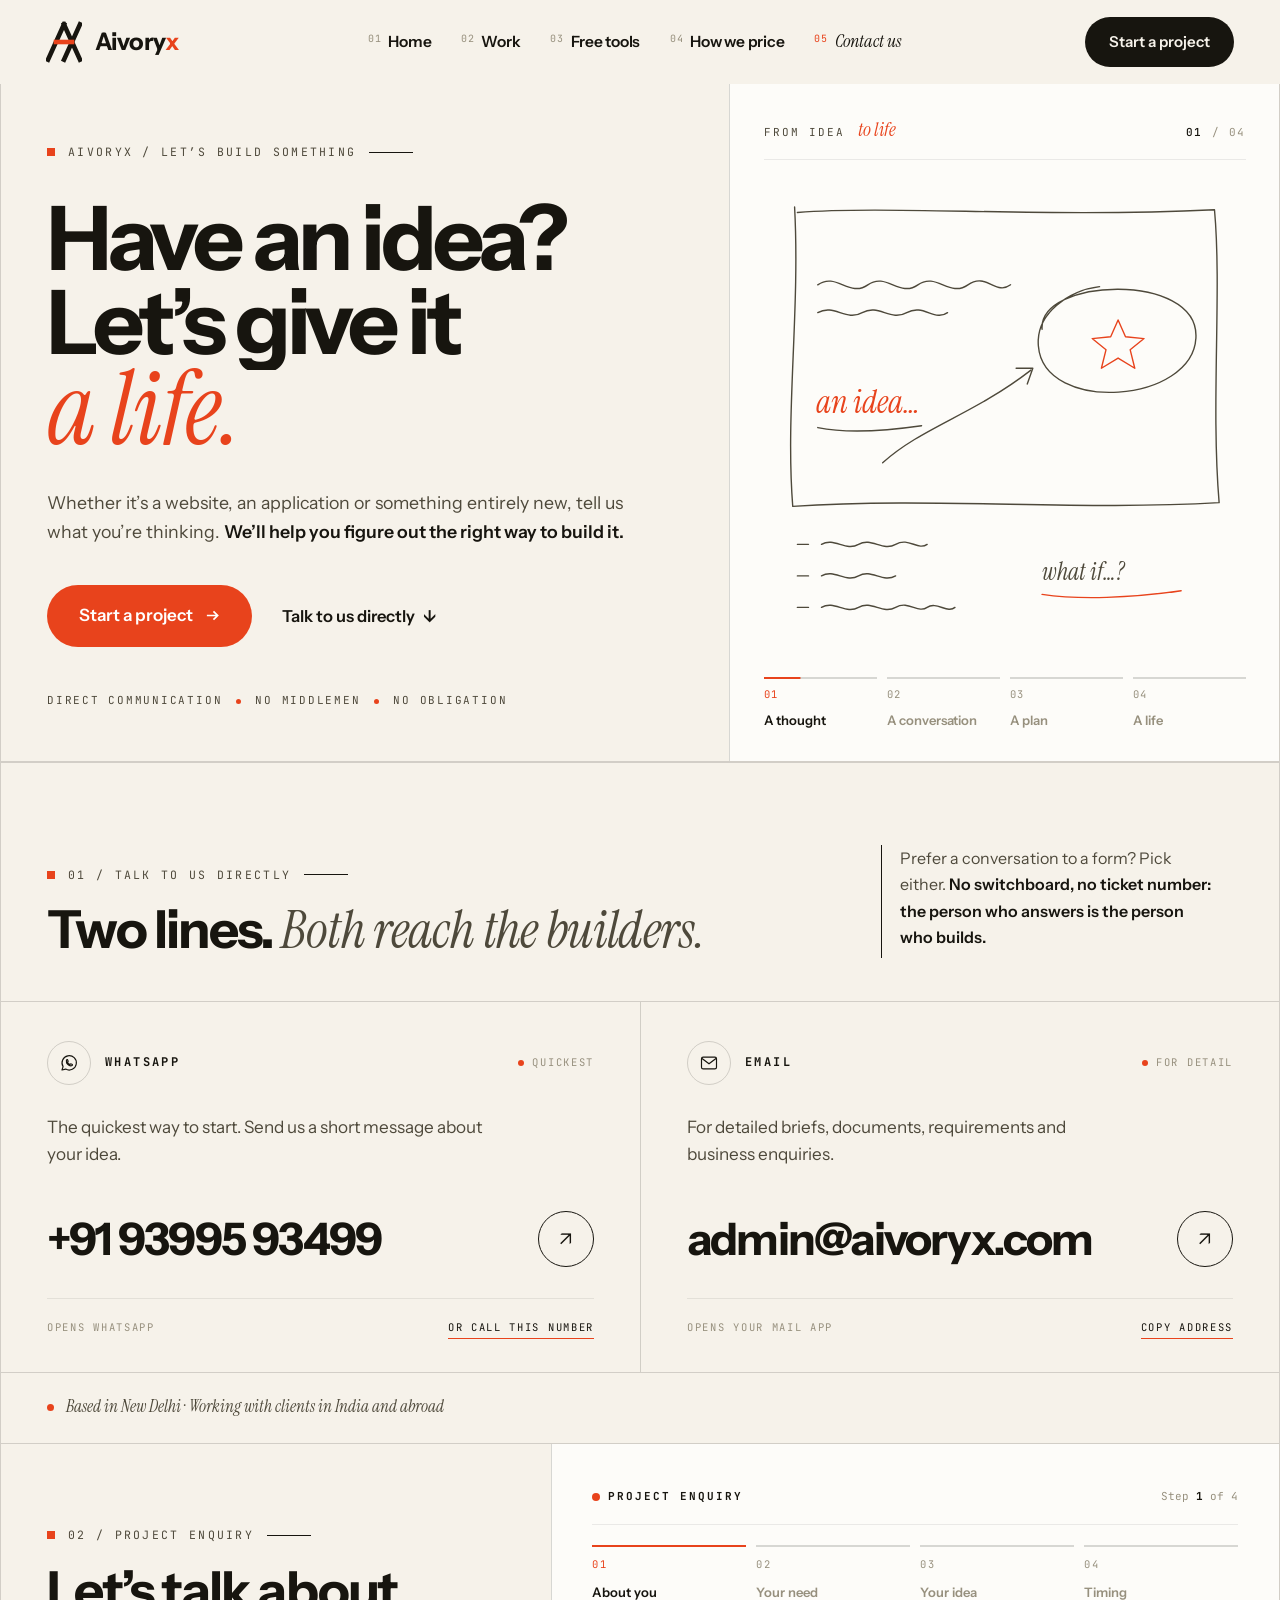
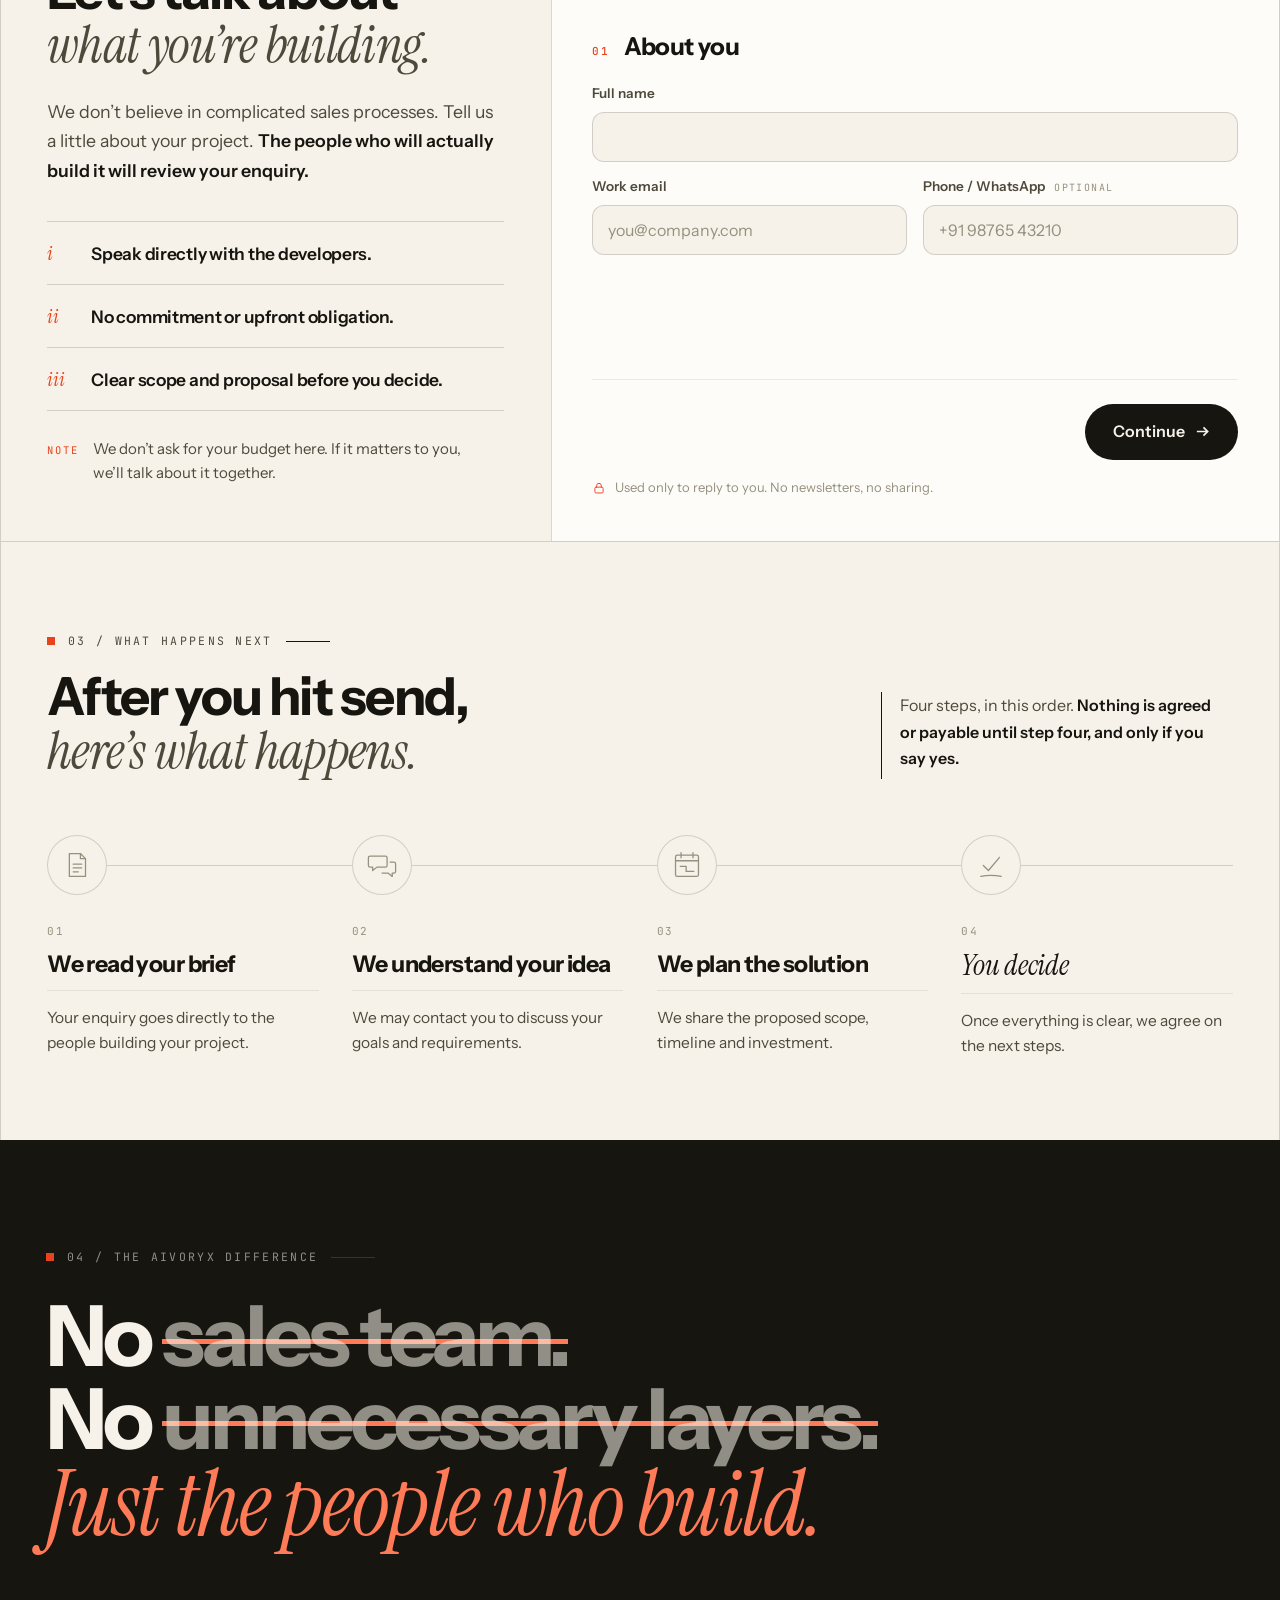
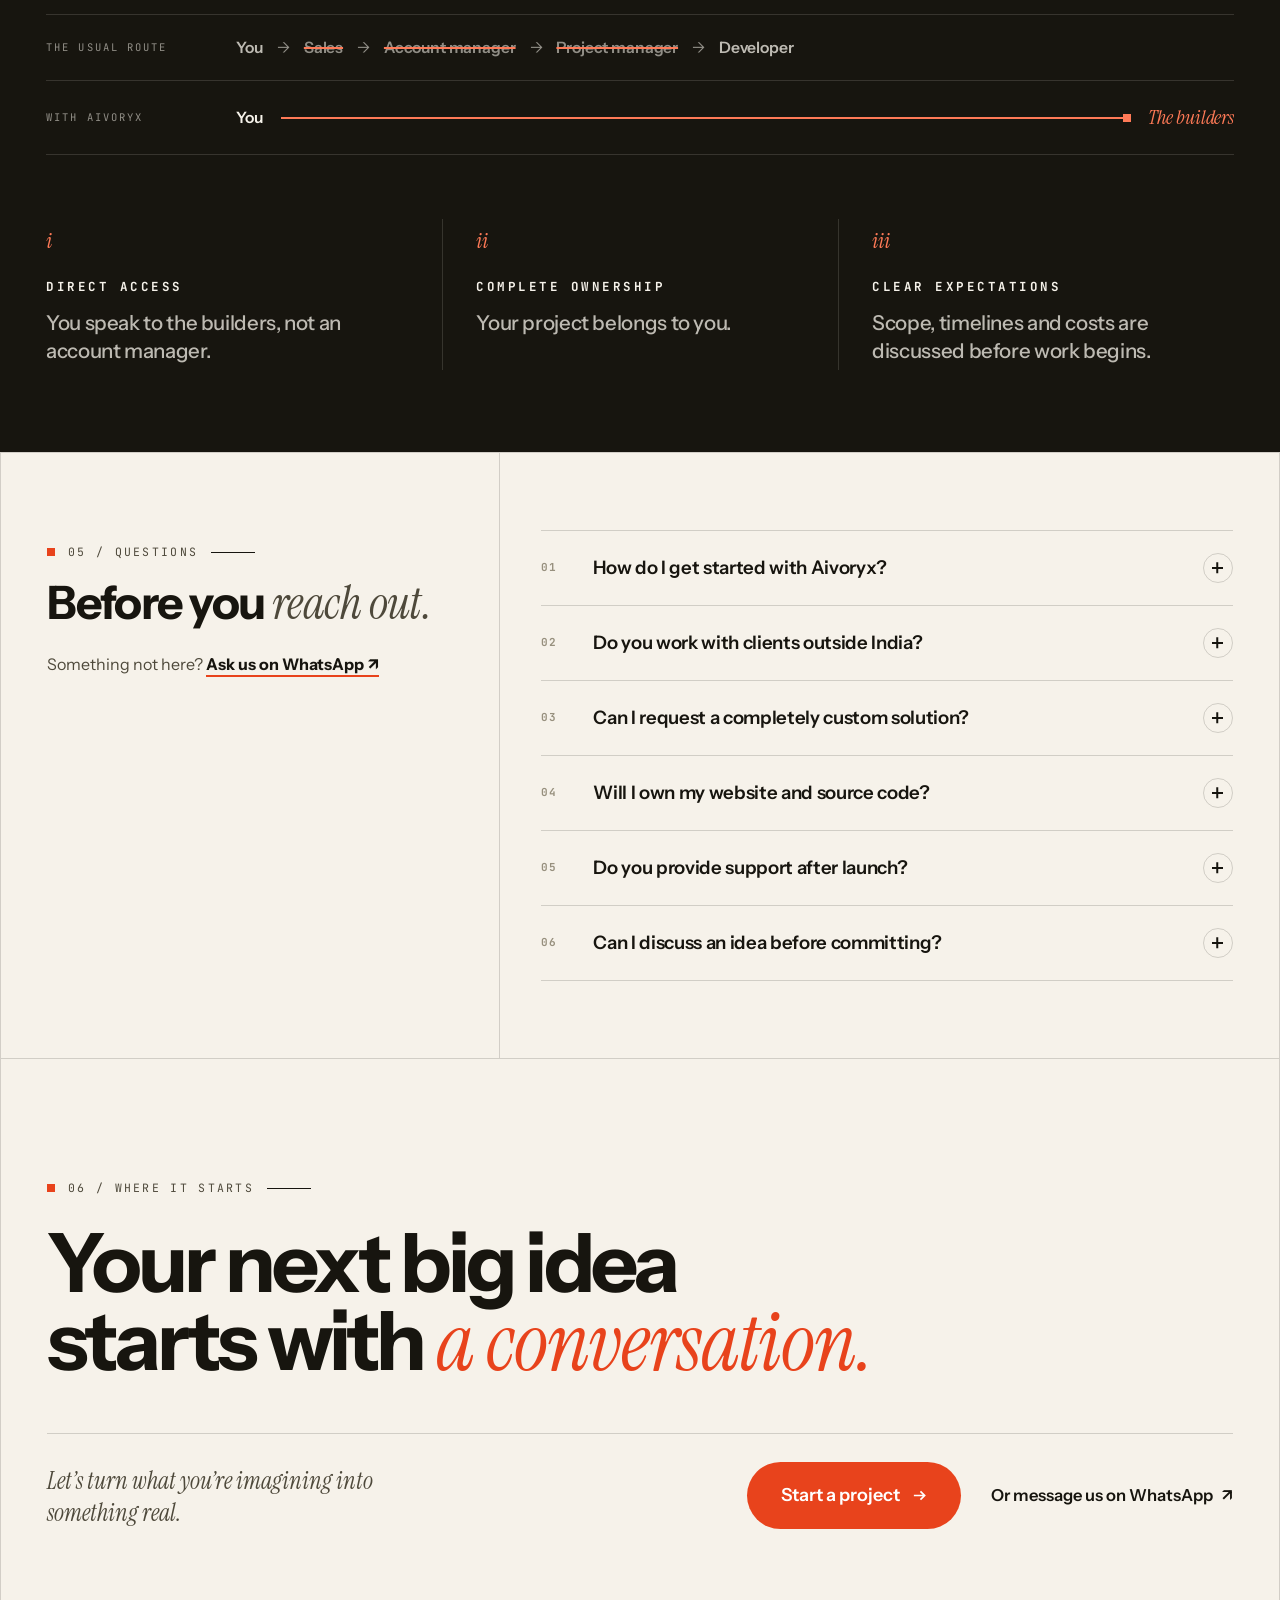
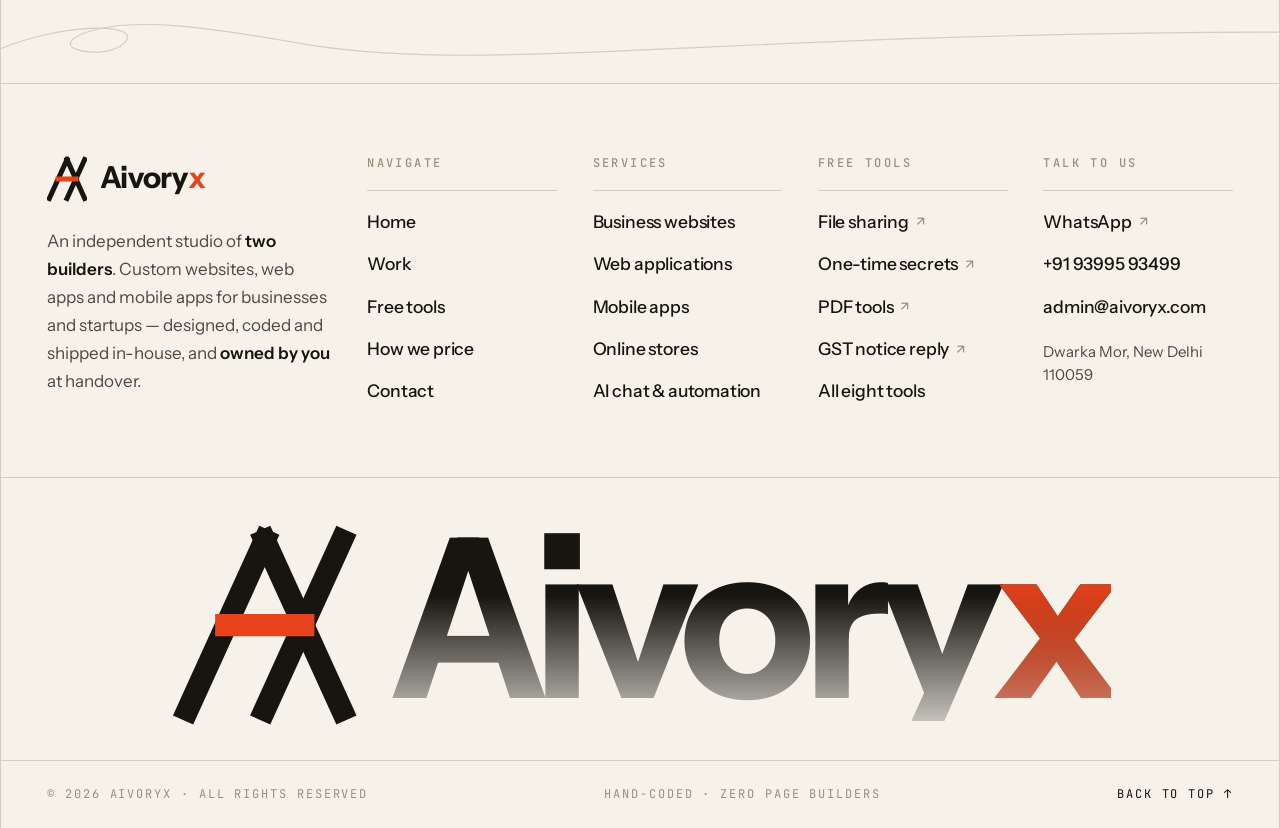
==== contact.html @ fc077cb3 "Contact page: idea-to-life hero, direct lines, 4-step enquiry - New contact.html: animated "From ide" ====
<!DOCTYPE html>
<html lang="en">
<head>
<meta charset="UTF-8">
<meta name="viewport" content="width=device-width, initial-scale=1">
<title>Contact Aivoryx — Have an idea? Let’s give it a life.</title>
<meta name="description" content="Tell Aivoryx what you want to build: a website, a web or mobile app, an online store or an AI assistant. You talk directly to the two people who will build it. WhatsApp +91 93995 93499 or admin@aivoryx.com.">
<meta name="theme-color" content="#F6F2EA">
<link rel="canonical" href="https://aivoryx.com/contact.html">

<meta property="og:type" content="website">
<meta property="og:site_name" content="Aivoryx">
<meta property="og:title" content="Have an idea? Let’s give it a life. — Aivoryx">
<meta property="og:description" content="No sales team, no middlemen. Tell us about your project and the people who will actually build it will read it.">
<meta property="og:url" content="https://aivoryx.com/contact.html">
<meta property="og:image" content="https://aivoryx.com/assets/img/work/clans-1440.webp">
<meta name="twitter:card" content="summary_large_image">

<link rel="icon" href="assets/img/brand/favicon.svg" type="image/svg+xml">
<link rel="manifest" href="site.webmanifest">

<link rel="preconnect" href="https://fonts.googleapis.com">
<link rel="preconnect" href="https://fonts.gstatic.com" crossorigin>
<link href="https://fonts.googleapis.com/css2?family=Instrument+Sans:wght@400;500;600;700&family=Instrument+Serif:ital@0;1&family=JetBrains+Mono:wght@400;500;700&display=swap" rel="stylesheet">

<!-- order matters: tokens first, responsive then contact last -->
<link rel="stylesheet" href="assets/css/tokens.css">
<link rel="stylesheet" href="assets/css/base.css">
<link rel="stylesheet" href="assets/css/components.css">
<link rel="stylesheet" href="assets/css/close.css">
<link rel="stylesheet" href="assets/css/responsive.css">
<link rel="stylesheet" href="assets/css/contact.css">
<script>
document.documentElement.classList.add('js');
/* Big screens: scale the whole page as one piece (same as the homepage).
   1340 must match the 1341px breakpoint in tokens.css. */
(function (r, W) {
  function fit() { r.style.zoom = innerWidth > W ? innerWidth / W : ''; }
  fit();
  addEventListener('resize', fit);
})(document.documentElement, 1340);
</script>

<script type="application/ld+json">
{"@context":"https://schema.org","@graph":[
 {"@type":"ContactPage","name":"Contact Aivoryx","url":"https://aivoryx.com/contact.html",
  "isPartOf":{"@type":"WebSite","name":"Aivoryx","url":"https://aivoryx.com/"},
  "about":{"@type":"Organization","name":"Aivoryx","url":"https://aivoryx.com/","email":"admin@aivoryx.com","telephone":"+91-93995-93499",
   "address":{"@type":"PostalAddress","addressLocality":"New Delhi","postalCode":"110059","addressCountry":"IN"}}},
 {"@type":"FAQPage","mainEntity":[
  {"@type":"Question","name":"How do I get started with Aivoryx?","acceptedAnswer":{"@type":"Answer","text":"Send the enquiry form on this page, message us on WhatsApp at +91 93995 93499, or email admin@aivoryx.com. A few lines about what you want to build is enough to begin."}},
  {"@type":"Question","name":"Do you work with clients outside India?","acceptedAnswer":{"@type":"Answer","text":"Yes. We work with clients in India and abroad. Everything runs over WhatsApp, email and video calls, so where you are based does not change how we work or who you talk to."}},
  {"@type":"Question","name":"Can I request a completely custom solution?","acceptedAnswer":{"@type":"Answer","text":"Yes. Everything we build is designed and coded for the project in hand, with no templates or page builders. Describe the problem and we will suggest how to approach it."}},
  {"@type":"Question","name":"Will I own my website and source code?","acceptedAnswer":{"@type":"Answer","text":"Yes. At handover the code, domain and passwords are yours outright, kept in your own accounts."}},
  {"@type":"Question","name":"Do you provide support after launch?","acceptedAnswer":{"@type":"Answer","text":"Yes. Handover includes free fixes after launch, and ongoing maintenance can be arranged. What is covered is written into your proposal."}},
  {"@type":"Question","name":"Can I discuss an idea before committing?","acceptedAnswer":{"@type":"Answer","text":"Of course. Talking it through commits you to nothing. Nothing is agreed or payable until you have a written proposal in front of you and are happy with it."}}]}]}
</script>
</head>
<body>
<a class="skip" href="#main">Skip to content</a>

<!-- ================= NAV — same five, Contact is current ================= -->
<nav class="nav" id="nav" aria-label="Main">
  <div class="in">
    <a class="brand" href="index.html" aria-label="Aivoryx — home">
      <svg viewBox="7 -6 90 104" fill="none" aria-hidden="true">
        <path d="M12 90 L52 2" stroke="#17150F" stroke-width="11.5" stroke-linecap="square"/>
        <path d="M52 2 L92 90" stroke="#17150F" stroke-width="11.5" stroke-linecap="square"/>
        <path d="M52 90 L92 2" stroke="#17150F" stroke-width="11.5" stroke-linecap="square"/>
        <path d="M32 46 L72 46" stroke="#E8431C" stroke-width="11.5" stroke-linecap="square"/>
      </svg>
      <span>Aivory<em>x</em></span>
    </a>
    <div class="menu">
      <a href="index.html"><i aria-hidden="true">01</i><span class="lbl"><b>Home</b><em aria-hidden="true">Home</em></span></a>
      <a href="work.html"><i aria-hidden="true">02</i><span class="lbl"><b>Work</b><em aria-hidden="true">Work</em></span></a>
      <a href="tools.html"><i aria-hidden="true">03</i><span class="lbl"><b>Free tools</b><em aria-hidden="true">Free tools</em></span></a>
      <a href="pricing.html"><i aria-hidden="true">04</i><span class="lbl"><b>How we price</b><em aria-hidden="true">How we price</em></span></a>
      <a href="contact.html" aria-current="page"><i aria-hidden="true">05</i><span class="lbl"><b>Contact us</b><em aria-hidden="true">Contact us</em></span></a>
    </div>
    <div class="nav-right">
      <a class="cta" href="#enquire">Start a project</a>
      <button class="burger" id="burger" type="button" aria-controls="sheet" aria-expanded="false" aria-label="Open menu"><span></span><span></span></button>
    </div>
  </div>
</nav>
<div class="sheet" id="sheet">
  <a class="big" href="index.html">Home <span>01</span></a>
  <a class="big" href="work.html">Work <span>02</span></a>
  <a class="big" href="tools.html">Free tools <span>03</span></a>
  <a class="big" href="pricing.html">How we price <span>04</span></a>
  <a class="big" href="contact.html" aria-current="page">Contact us <span>05</span></a>
  <a class="btn" href="#enquire">Start a project
    <svg width="15" height="15" viewBox="0 0 16 16" fill="none" aria-hidden="true"><path d="M2 8h11M9 3.5 13.5 8 9 12.5" stroke="currentColor" stroke-width="1.8"/></svg>
  </a>
</div>

<main class="frame" id="top">
<span id="main"></span>

  <!-- ============ HERO — an idea, drawn into a line ============ -->
  <section class="ct-hero" aria-labelledby="hero-h">
    <div class="ct-hero-l">
      <div class="ct-lab rise"><i></i>Aivoryx / Let’s build something</div>
      <h1 id="hero-h">
        <span class="ln"><span class="w">Have an idea?</span></span>
        <span class="ln"><span class="w">Let’s give it</span></span>
        <span class="ln"><em class="w">a life.</em></span>
      </h1>
      <p class="ct-sub rise d2">Whether it’s a website, an application or something entirely new, tell us what you’re thinking. <b>We’ll help you figure out the right way to build it.</b></p>
      <div class="ct-act rise d3">
        <a class="btn" href="#enquire">Start a project
          <svg width="15" height="15" viewBox="0 0 16 16" fill="none" aria-hidden="true"><path d="M2 8h11M9 3.5 13.5 8 9 12.5" stroke="currentColor" stroke-width="1.8"/></svg>
        </a>
        <a class="tl" href="#direct">Talk to us directly <span aria-hidden="true">↓</span></a>
      </div>
      <p class="ct-micro rise d3"><span>Direct communication</span><span>No middlemen</span><span>No obligation</span></p>
    </div>

    <!-- idea → life: one artboard that grows through four states (sketch,
         conversation, wireframe, live site). Pure SVG; contact.js only sets
         data-s. Reduced motion / no JS: the finished state, standing still. -->
    <figure class="ct-hero-r ia rise d2" data-s="4" aria-label="An idea taking shape in four stages: a thought, a conversation, a plan, a live site">
      <div class="ia-top">
        <span class="ia-title">From idea <em>to life</em></span>
        <span class="ia-count" aria-hidden="true"><b data-ia-now>04</b> / 04</span>
      </div>

      <div class="ia-stage" aria-hidden="true">
        <svg viewBox="0 0 520 500">
          <!-- 01 · the sketch -->
          <g class="st st1">
            <path class="dr" pathLength="100" d="M36 34 C 140 26, 300 40, 486 31 C 494 120, 482 240, 491 347 C 340 356, 180 341, 31 351 C 23 250, 39 140, 33 28"/>
            <path class="dr" pathLength="100" d="M58 112 c 20 -14, 34 14, 54 0 s 34 14, 54 0 s 34 14, 54 0 s 30 12, 46 0"/>
            <path class="dr" pathLength="100" d="M58 142 c 18 -10, 30 10, 48 0 s 30 10, 48 0 s 30 10, 44 0"/>
            <path class="dr" pathLength="100" d="M300 160 C 296 104, 468 98, 466 168 C 464 240, 302 252, 296 178 C 293 142, 330 118, 362 114"/>
            <path class="dr ac" pathLength="100" d="M382 150 l 8 18 l 20 2 l -15 12 l 5 20 l -18 -11 l -18 11 l 5 -20 l -15 -12 l 20 -2 z"/>
            <path class="dr" pathLength="100" d="M128 304 C 170 266, 226 252, 288 204"/>
            <path class="dr" pathLength="100" d="M272 202 L 290 202 L 284 219"/>
            <text class="hand" x="56" y="250">an idea…</text>
            <path class="dr" pathLength="100" d="M58 266 c 30 6, 70 4, 112 -2"/>
            <!-- margin notes under the sketch -->
            <path class="dr" pathLength="100" d="M36 392 h 12 M62 392 c 14 -8, 26 8, 40 0 s 26 8, 40 0 s 24 7, 34 0"/>
            <path class="dr" pathLength="100" d="M36 426 h 12 M62 426 c 14 -8, 26 8, 40 0 s 26 8, 40 0"/>
            <path class="dr" pathLength="100" d="M36 460 h 12 M62 460 c 14 -8, 26 8, 40 0 s 26 8, 40 0 s 24 7, 34 0 s 22 7, 30 0"/>
            <text class="hand sm" x="300" y="430">what if…?</text>
            <path class="dr ac" pathLength="100" d="M300 446 c 40 6, 96 4, 150 -4"/>
          </g>

          <!-- 02 · the conversation -->
          <g class="st st2">
            <text class="who" x="44" y="236">You</text>
            <g class="bub b1"><rect x="40" y="246" width="276" height="76" rx="18"/><path d="M60 322 l -6 16 l 22 -16"/><rect class="tx" x="62" y="270" width="214" height="7" rx="3.5"/><rect class="tx" x="62" y="287" width="162" height="7" rx="3.5"/><rect class="tx" x="62" y="304" width="96" height="7" rx="3.5"/></g>
            <g class="bub b2"><rect x="204" y="356" width="276" height="76" rx="18"/><path d="M460 432 l 6 16 l -22 -16"/>
              <g class="dots"><circle cx="234" cy="394" r="4"/><circle cx="250" cy="394" r="4"/><circle cx="266" cy="394" r="4"/></g>
              <g class="ans"><rect class="tx" x="226" y="380" width="214" height="7" rx="3.5"/><rect class="tx" x="226" y="397" width="150" height="7" rx="3.5"/><rect class="tx ac" x="226" y="414" width="64" height="7" rx="3.5"/></g>
            </g>
            <text class="who hot" x="476" y="470" text-anchor="end">The builders</text>
          </g>

          <!-- the browser frame (03 + 04) -->
          <g class="frm">
            <rect class="dr" pathLength="100" x="30" y="30" width="460" height="320" rx="12"/>
            <path class="dr" pathLength="100" d="M30 58 H 490"/>
            <circle cx="48" cy="44" r="3.5"/><circle cx="60" cy="44" r="3.5"/><circle cx="72" cy="44" r="3.5"/>
            <rect class="url" x="160" y="37" width="200" height="14" rx="7"/>
          </g>

          <!-- 03 · the plan: wireframe, grid, measurements, the three things agreed -->
          <g class="st st3">
            <g class="grid"><path d="M50 62V346M120 62V346M190 62V346M260 62V346M330 62V346M400 62V346M470 62V346"/></g>
            <g class="wf">
              <rect style="--i:0" x="50" y="74" width="44" height="10" rx="2"/>
              <path style="--i:1" d="M330 79h26M368 79h26M406 79h26"/>
              <rect style="--i:2" x="50" y="108" width="200" height="18" rx="2"/>
              <rect style="--i:3" x="50" y="134" width="160" height="18" rx="2"/>
              <rect style="--i:4" x="50" y="168" width="190" height="6" rx="2"/>
              <rect style="--i:4" x="50" y="180" width="150" height="6" rx="2"/>
              <rect style="--i:5" x="50" y="204" width="92" height="28" rx="14"/>
              <g style="--i:6"><rect x="280" y="104" width="190" height="160" rx="8"/><path d="M280 104L470 264M470 104L280 264"/></g>
              <rect style="--i:7" x="50" y="284" width="128" height="48" rx="6"/>
              <rect style="--i:8" x="196" y="284" width="128" height="48" rx="6"/>
              <rect style="--i:9" x="342" y="284" width="128" height="48" rx="6"/>
            </g>
            <g class="dim"><path d="M478 104V264M474 104h8M474 264h8"/><text x="256" y="121">H1</text><text x="256" y="222">CTA</text></g>
            <g class="led">
              <g style="--i:0"><path d="M30 392H490"/><text x="30" y="380">Scope</text><rect x="480" y="370" width="10" height="10"/></g>
              <g style="--i:1"><path d="M30 432H490"/><text x="30" y="420">Timeline</text><rect x="480" y="410" width="10" height="10"/></g>
              <g style="--i:2"><path d="M30 472H490"/><text x="30" y="460">Investment</text><rect x="480" y="450" width="10" height="10"/></g>
            </g>
          </g>

          <!-- 04 · a life: the same layout, built -->
          <g class="st st4">
            <g class="fl">
              <rect style="--i:0" class="ink" x="50" y="74" width="44" height="10" rx="2"/>
              <path style="--i:1" class="nl" d="M330 79h26M368 79h26M406 79h26"/>
              <rect style="--i:2" class="ink" x="50" y="108" width="200" height="18" rx="2"/>
              <rect style="--i:3" class="ink" x="50" y="134" width="160" height="18" rx="2"/>
              <rect style="--i:4" class="snd" x="50" y="168" width="190" height="6" rx="3"/>
              <rect style="--i:4" class="snd" x="50" y="180" width="150" height="6" rx="3"/>
              <g style="--i:5"><rect class="acc" x="50" y="204" width="92" height="28" rx="14"/><rect class="wht" x="70" y="216" width="44" height="4" rx="2"/></g>
              <g style="--i:6"><rect class="plm" x="280" y="104" width="190" height="160" rx="8"/><circle class="sun" cx="430" cy="146" r="17"/><path class="hill" d="M280 238 L 328 196 L 362 222 L 410 178 L 470 232 V 256 a 8 8 0 0 1 -8 8 H 288 a 8 8 0 0 1 -8 -8 Z"/></g>
              <g style="--i:7" class="card"><rect x="50" y="284" width="128" height="48" rx="6"/><rect class="sq" x="62" y="296" width="8" height="8"/><rect class="snd" x="62" y="314" width="90" height="5" rx="2.5"/></g>
              <g style="--i:8" class="card"><rect x="196" y="284" width="128" height="48" rx="6"/><rect class="sq" x="208" y="296" width="8" height="8"/><rect class="snd" x="208" y="314" width="80" height="5" rx="2.5"/></g>
              <g style="--i:9" class="card"><rect x="342" y="284" width="128" height="48" rx="6"/><rect class="sq" x="354" y="296" width="8" height="8"/><rect class="snd" x="354" y="314" width="96" height="5" rx="2.5"/></g>
            </g>
            <circle class="ripple" cx="98" cy="218" r="10"/>
            <path class="cursor" d="M0 0 L 0 17 L 4.6 12.8 L 8 20 L 11 18.6 L 7.8 11.6 L 14 11.4 Z"/>
            <g class="live">
              <path d="M30 392H490"/>
              <circle class="pulse" cx="36" cy="414" r="5"/>
              <text class="k" x="50" y="418">Live</text>
              <text class="u" x="104" y="418">yourbusiness.com</text>
              <text class="own" x="490" y="420" text-anchor="end">code, domain, passwords: yours.</text>
              <path d="M30 448H490"/>
            </g>
          </g>
        </svg>
      </div>

      <div class="ia-steps">
        <button type="button" data-ia="1"><i><b></b></i><span class="n">01</span><span class="t">A thought</span></button>
        <button type="button" data-ia="2"><i><b></b></i><span class="n">02</span><span class="t">A conversation</span></button>
        <button type="button" data-ia="3"><i><b></b></i><span class="n">03</span><span class="t">A plan</span></button>
        <button type="button" data-ia="4" aria-pressed="true"><i><b></b></i><span class="n">04</span><span class="t">A life</span></button>
      </div>
    </figure>
  </section>

  <!-- ============ 01 · DIRECT LINES ============ -->
  <section class="ct-sec direct" id="direct" aria-labelledby="dl-h">
    <header class="ct-head dl-head reveal">
      <div>
        <div class="ct-lab"><i></i>01 / Talk to us directly</div>
        <h2 id="dl-h">Two lines. <em>Both reach the builders.</em></h2>
      </div>
      <p class="ct-note">Prefer a conversation to a form? Pick either. <b>No switchboard, no ticket number: the person who answers is the person who builds.</b></p>
    </header>
    <div class="dl-grid">
      <article class="dl reveal">
        <div class="dl-top">
          <span class="dl-ico"><svg width="20" height="20" viewBox="0 0 24 24" fill="none" stroke="currentColor" stroke-width="1.4" stroke-linecap="round" stroke-linejoin="round" aria-hidden="true"><path d="M3.6 20.4l1.3-4.1A8.6 8.6 0 1 1 8 19.3z"/><path d="M9 8.4c.3-.5.7-.6 1.1-.5l.9 2.1-.8 1a5.8 5.8 0 0 0 2.8 2.8l1-.8 2.1.9c.1.4 0 .8-.5 1.1-1 .6-2.5.4-4.1-.7a9.6 9.6 0 0 1-2.4-2.4C9 10.3 8.8 9.1 9 8.4z"/></svg></span>
          <h3 class="dl-k">WhatsApp</h3>
          <span class="dl-tag">Quickest</span>
        </div>
        <p class="dl-d">The quickest way to start. Send us a short message about your idea.</p>
        <a class="dl-v" href="https://wa.me/919399593499?text=Hi%20Aivoryx%2C%20I%20have%20an%20idea%20I%27d%20like%20to%20talk%20about" target="_blank" rel="noopener" aria-label="Message Aivoryx on WhatsApp: +91 93995 93499 (opens WhatsApp)">
          <span class="sw"><b>+91 93995 93499</b><em aria-hidden="true">+91 93995 93499</em></span>
          <span class="go" aria-hidden="true">↗</span>
        </a>
        <div class="dl-foot"><span>Opens WhatsApp</span><a class="dl-alt" href="tel:+919399593499">Or call this number</a></div>
      </article>

      <article class="dl reveal">
        <div class="dl-top">
          <span class="dl-ico"><svg width="20" height="20" viewBox="0 0 24 24" fill="none" stroke="currentColor" stroke-width="1.4" stroke-linecap="round" stroke-linejoin="round" aria-hidden="true"><rect x="3" y="5" width="18" height="14" rx="2"/><path d="m3.6 6.6 8.4 6.4 8.4-6.4"/></svg></span>
          <h3 class="dl-k">Email</h3>
          <span class="dl-tag">For detail</span>
        </div>
        <p class="dl-d">For detailed briefs, documents, requirements and business enquiries.</p>
        <a class="dl-v" href="mailto:admin@aivoryx.com" aria-label="Email Aivoryx at admin@aivoryx.com">
          <span class="sw"><b>admin@aivoryx.com</b><em aria-hidden="true">admin@aivoryx.com</em></span>
          <span class="go" aria-hidden="true">↗</span>
        </a>
        <div class="dl-foot"><span>Opens your mail app</span><button class="dl-alt dl-copy" type="button" data-copy="admin@aivoryx.com"><span data-copy-label>Copy address</span></button></div>
      </article>
    </div>
    <p class="dl-base reveal"><i aria-hidden="true"></i>Based in New Delhi · Working with clients in India and abroad</p>
  </section>

  <!-- ============ 02 · THE ENQUIRY ============ -->
  <section class="ct-sec talkx" aria-labelledby="enq-h">
    <div class="tx">
      <div class="tx-l">
        <div class="tx-l-in reveal">
          <div class="ct-lab"><i></i>02 / Project enquiry</div>
          <h2 id="enq-h">Let’s talk about <em>what you’re building.</em></h2>
          <p class="tx-lede">We don’t believe in complicated sales processes. Tell us a little about your project. <b>The people who will actually build it will review your enquiry.</b></p>
          <ul class="tx-ok">
            <li><span class="n">i</span>Speak directly with the developers.</li>
            <li><span class="n">ii</span>No commitment or upfront obligation.</li>
            <li><span class="n">iii</span>Clear scope and proposal before you decide.</li>
          </ul>
          <p class="tx-budget"><span>Note</span>We don’t ask for your budget here. If it matters to you, we’ll talk about it together.</p>
        </div>
      </div>

      <div class="tx-r" id="enquire">
        <!-- Field names match the "contact" branch of api/send.php. Without JS
             every step is shown at once and the form still posts. -->
        <form class="enq cf" id="cf" action="api/send.php" method="post" novalidate aria-labelledby="cf-title">
          <input type="hidden" name="kind" value="contact">
          <input type="hidden" name="page" value="Contact">

          <div class="enq-head">
            <span class="enq-tag" id="cf-title"><i aria-hidden="true"></i>Project enquiry</span>
            <span class="enq-time" data-count-label>Step <b data-step-now>1</b> of 4</span>
          </div>

          <ol class="cf-prog" aria-label="Enquiry steps">
            <li class="on" aria-current="step"><span class="n">01</span><span class="t">About you</span></li>
            <li><span class="n">02</span><span class="t">Your need</span></li>
            <li><span class="n">03</span><span class="t">Your idea</span></li>
            <li><span class="n">04</span><span class="t">Timing</span></li>
          </ol>

          <div class="cf-steps">
            <!-- 01 -->
            <fieldset class="cf-step is-on" data-step="1">
              <legend class="cf-h" tabindex="-1"><span class="sn">01</span>About you</legend>
              <div class="f-row">
                <div class="f f-full" data-field="name">
                  <label for="cf-name">Full name</label>
                  <input id="cf-name" name="name" type="text" autocomplete="name" maxlength="120" required aria-describedby="cf-name-err">
                  <span class="f-err" id="cf-name-err" aria-live="polite"></span>
                </div>
                <div class="f" data-field="email">
                  <label for="cf-email">Work email</label>
                  <input id="cf-email" name="email" type="email" inputmode="email" autocomplete="email" maxlength="200" placeholder="you@company.com" required aria-describedby="cf-email-err">
                  <span class="f-err" id="cf-email-err" aria-live="polite"></span>
                </div>
                <div class="f" data-field="phone">
                  <label for="cf-phone">Phone / WhatsApp <span class="opt-in">Optional</span></label>
                  <input id="cf-phone" name="phone" type="tel" inputmode="tel" autocomplete="tel" maxlength="40" placeholder="+91 98765 43210" aria-describedby="cf-phone-err">
                  <span class="f-err" id="cf-phone-err" aria-live="polite"></span>
                </div>
              </div>
            </fieldset>

            <!-- 02 -->
            <fieldset class="cf-step" data-step="2" data-field="need">
              <legend class="cf-h" tabindex="-1"><span class="sn">02</span>What do you need?</legend>
              <div class="cf-tiles" role="radiogroup" aria-label="What do you need?" aria-describedby="cf-need-err" aria-required="true">
                <label class="ct-tile"><input type="radio" name="need" value="Business website" required><span><svg viewBox="0 0 28 28" aria-hidden="true"><rect x="3.5" y="5.5" width="21" height="17" rx="2"/><path d="M3.5 9.5h21M7 14h9M7 17.5h6"/></svg><b>Business website</b></span></label>
                <label class="ct-tile"><input type="radio" name="need" value="Web application"><span><svg viewBox="0 0 28 28" aria-hidden="true"><rect x="3.5" y="5.5" width="21" height="17" rx="2"/><path d="M10 5.5v17M14 18.5v-3M17.5 18.5v-6M21 18.5v-4"/></svg><b>Web application</b></span></label>
                <label class="ct-tile"><input type="radio" name="need" value="Mobile application"><span><svg viewBox="0 0 28 28" aria-hidden="true"><rect x="8.5" y="3.5" width="11" height="21" rx="2.5"/><path d="M12.5 6.5h3M12 20.5h4"/></svg><b>Mobile application</b></span></label>
                <label class="ct-tile"><input type="radio" name="need" value="E-commerce store"><span><svg viewBox="0 0 28 28" aria-hidden="true"><path d="M5.5 9.5h17l-1.4 13H6.9z"/><path d="M10 12V8.5a4 4 0 0 1 8 0V12"/></svg><b>E-commerce store</b></span></label>
                <label class="ct-tile"><input type="radio" name="need" value="AI assistant / automation"><span><svg viewBox="0 0 28 28" aria-hidden="true"><path d="M6 6.5h16a2 2 0 0 1 2 2v9a2 2 0 0 1-2 2h-9l-5 4v-4H6a2 2 0 0 1-2-2v-9a2 2 0 0 1 2-2z"/><path class="ac" d="M14 9.5v6M11 12.5h6"/></svg><b>AI assistant / automation</b></span></label>
                <label class="ct-tile"><input type="radio" name="need" value="Something else"><span><svg viewBox="0 0 28 28" aria-hidden="true"><rect x="4.5" y="4.5" width="19" height="19" rx="2" stroke-dasharray="3 3"/><path d="M14 10v8M10 14h8"/></svg><b>Something else</b></span></label>
              </div>
              <span class="f-err" id="cf-need-err" aria-live="polite"></span>
            </fieldset>

            <!-- 03 -->
            <fieldset class="cf-step" data-step="3">
              <legend class="cf-h" tabindex="-1"><span class="sn">03</span>Tell us about your idea</legend>
              <div class="f" data-field="message">
                <label for="cf-idea">Your idea</label>
                <textarea id="cf-idea" name="message" rows="6" maxlength="4000" required placeholder="What are you trying to build? What problem should it solve?" aria-describedby="cf-idea-help cf-idea-err"></textarea>
                <span class="cf-help" id="cf-idea-help">A few sentences is plenty. Plain language is perfect.</span>
                <span class="f-err" id="cf-idea-err" aria-live="polite"></span>
              </div>
              <div class="f cf-more" data-field="details">
                <label for="cf-details">Additional details <span class="opt-in">Optional</span></label>
                <textarea id="cf-details" name="details" rows="3" maxlength="2000" placeholder="Links to sites you like, must-have features, an existing system, anything else."></textarea>
              </div>
            </fieldset>

            <!-- 04 -->
            <fieldset class="cf-step" data-step="4" data-field="start">
              <legend class="cf-h" tabindex="-1"><span class="sn">04</span>When are you planning to start?</legend>
              <div class="cf-when" role="radiogroup" aria-label="When are you planning to start?" aria-describedby="cf-start-err" aria-required="true">
                <label class="ct-row"><input type="radio" name="start" value="Immediately" required><span><b>Immediately</b><em>Ready when you are</em></span></label>
                <label class="ct-row"><input type="radio" name="start" value="Within a month"><span><b>Within a month</b><em>Planning the next few weeks</em></span></label>
                <label class="ct-row"><input type="radio" name="start" value="In 2–3 months"><span><b>In 2–3 months</b><em>Getting ahead of it</em></span></label>
                <label class="ct-row"><input type="radio" name="start" value="Just exploring"><span><b>Just exploring</b><em>Still shaping the idea</em></span></label>
              </div>
              <span class="f-err" id="cf-start-err" aria-live="polite"></span>
            </fieldset>
          </div>

          <!-- Honeypot: off-screen, never seen by a person. -->
          <div class="trap" aria-hidden="true">
            <label for="cf-hp">Leave this empty</label>
            <input class="hp" id="cf-hp" name="ax_hp" type="text" tabindex="-1" autocomplete="off">
          </div>

          <div class="enq-alert" role="alert" tabindex="-1" hidden>
            <svg width="18" height="18" viewBox="0 0 24 24" fill="none" stroke="currentColor" stroke-width="1.6" stroke-linecap="round" aria-hidden="true"><circle cx="12" cy="12" r="9"/><path d="M12 7.5v5.5M12 16.4v.1"/></svg>
            <p><span class="msg"></span> <a href="https://wa.me/919399593499?text=Hi%20Aivoryx%2C%20I%27d%20like%20to%20talk%20about%20a%20project" target="_blank" rel="noopener">WhatsApp ↗</a></p>
          </div>

          <div class="cf-nav">
            <button class="cf-back" type="button" data-back hidden>
              <svg width="15" height="15" viewBox="0 0 16 16" fill="none" aria-hidden="true"><path d="M14 8H3M7 3.5 2.5 8 7 12.5" stroke="currentColor" stroke-width="1.8"/></svg>Back
            </button>
            <button class="btn-ink cf-next" type="button" data-next>Continue
              <svg width="15" height="15" viewBox="0 0 16 16" fill="none" aria-hidden="true"><path d="M2 8h11M9 3.5 13.5 8 9 12.5" stroke="currentColor" stroke-width="1.8"/></svg>
            </button>
            <button class="btn enq-send" type="submit" data-send>
              <span class="lbl">Send project enquiry</span>
              <svg class="arr" width="15" height="15" viewBox="0 0 16 16" fill="none" aria-hidden="true"><path d="M4 12 12 4M5.5 4H12v6.5" stroke="currentColor" stroke-width="1.8"/></svg>
              <span class="spin" aria-hidden="true"></span>
            </button>
          </div>
          <p class="cf-privacy"><svg width="14" height="14" viewBox="0 0 24 24" fill="none" stroke="currentColor" stroke-width="1.6" stroke-linecap="round" stroke-linejoin="round" aria-hidden="true"><rect x="5" y="10.5" width="14" height="10" rx="2"/><path d="M8 10.5V8a4 4 0 0 1 8 0v2.5"/></svg>Used only to reply to you. No newsletters, no sharing.</p>
        </form>

        <div class="enq-done cf-done" id="cfDone" tabindex="-1" role="status" hidden>
          <span class="done-mark"><svg width="28" height="28" viewBox="0 0 24 24" fill="none" stroke="currentColor" stroke-width="1.6" stroke-linecap="round" stroke-linejoin="round" aria-hidden="true"><path d="M5 12.5l4.5 4.5L19 7.5"/></svg></span>
          <h3>Your idea is in <em>good hands.</em></h3>
          <p class="done-p">Thank you for reaching out. Your enquiry has been received. We’ll review it and get back to you.</p>
          <p class="cf-reply"><span>Reply goes to</span><b data-email></b></p>
          <button class="biglink done-again" type="button">Send another enquiry <svg width="16" height="16" viewBox="0 0 16 16" fill="none" aria-hidden="true"><path d="M2 8h11M9 3.5 13.5 8 9 12.5" stroke="currentColor" stroke-width="1.8"/></svg></button>
        </div>
      </div>
    </div>
  </section>

  <!-- ============ 03 · WHAT HAPPENS NEXT ============ -->
  <section class="ct-sec nx" id="next" aria-labelledby="nx-h">
    <header class="ct-head reveal">
      <div>
        <div class="ct-lab"><i></i>03 / What happens next</div>
        <h2 id="nx-h">After you hit send, <em>here’s what happens.</em></h2>
      </div>
      <p class="ct-note">Four steps, in this order. <b>Nothing is agreed or payable until step four, and only if you say yes.</b></p>
    </header>

    <div class="nx-track" style="--p:0">
      <div class="nx-line" aria-hidden="true"><i></i></div>
      <ol class="nx-steps">
        <li class="nx-s">
          <span class="nx-g" aria-hidden="true"><svg viewBox="0 0 40 40"><path d="M11 6.5h13l6 6v21H11z"/><path d="M24 6.5v6h6"/><path class="ac" d="M15.5 19h10M15.5 23.5h10M15.5 28h6"/></svg></span>
          <span class="nx-n">01</span>
          <h3>We read your brief</h3>
          <p>Your enquiry goes directly to the people building your project.</p>
        </li>
        <li class="nx-s">
          <span class="nx-g" aria-hidden="true"><svg viewBox="0 0 40 40"><path d="M6 9.5h18a2 2 0 0 1 2 2v9a2 2 0 0 1-2 2H14l-5 4v-4H6a2 2 0 0 1-2-2v-9a2 2 0 0 1 2-2z"/><path class="ac" d="M29.5 16.5H34a2 2 0 0 1 2 2v9a2 2 0 0 1-2 2h-2v4l-5-4h-7"/></svg></span>
          <span class="nx-n">02</span>
          <h3>We understand your idea</h3>
          <p>We may contact you to discuss your goals and requirements.</p>
        </li>
        <li class="nx-s">
          <span class="nx-g" aria-hidden="true"><svg viewBox="0 0 40 40"><rect x="6.5" y="8.5" width="27" height="25" rx="2"/><path d="M6.5 15h27M13 5.5v6M27 5.5v6"/><path class="ac" d="M12 21.5h7v6h9"/></svg></span>
          <span class="nx-n">03</span>
          <h3>We plan the solution</h3>
          <p>We share the proposed scope, timeline and investment.</p>
        </li>
        <li class="nx-s key">
          <span class="nx-g" aria-hidden="true"><svg viewBox="0 0 40 40"><path class="ac" d="M11 20.5l6 6L30 11"/><path d="M8 33.5c8-1.6 16-1.6 24 0"/></svg></span>
          <span class="nx-n">04</span>
          <h3>You decide</h3>
          <p>Once everything is clear, we agree on the next steps.</p>
        </li>
      </ol>
    </div>
  </section>

  <!-- ============ 04 · THE DIFFERENCE — manifesto on ink ============ -->
  <section class="ct-sec mf" aria-labelledby="mf-h">
    <div class="mf-in">
      <div class="ct-lab on-dark reveal"><i></i>04 / The Aivoryx difference</div>
      <h2 class="mf-h reveal" id="mf-h">
        <span class="ln">No <s>sales team.</s></span>
        <span class="ln">No <s>unnecessary layers.</s></span>
        <span class="ln"><em>Just the people who build.</em></span>
      </h2>

      <!-- the route an enquiry takes, typeset -->
      <div class="route reveal" role="img" aria-label="At a typical agency an enquiry passes through sales, an account manager and a project manager before reaching a developer. At Aivoryx it goes straight to the builders.">
        <div class="rt rt-old" aria-hidden="true">
          <span class="rt-k">The usual route</span>
          <ol><li>You</li><li class="x">Sales</li><li class="x">Account manager</li><li class="x">Project manager</li><li>Developer</li></ol>
        </div>
        <div class="rt rt-new" aria-hidden="true">
          <span class="rt-k">With Aivoryx</span>
          <ol><li>You</li><li class="wire"><i></i></li><li class="hot">The builders</li></ol>
        </div>
      </div>

      <ol class="mf-p">
        <li class="reveal"><span class="n">i</span><h3>Direct access</h3><p>You speak to the builders, not an account manager.</p></li>
        <li class="reveal"><span class="n">ii</span><h3>Complete ownership</h3><p>Your project belongs to you.</p></li>
        <li class="reveal"><span class="n">iii</span><h3>Clear expectations</h3><p>Scope, timelines and costs are discussed before work begins.</p></li>
      </ol>
    </div>
  </section>

  <!-- ============ 05 · FAQ ============ -->
  <section class="ct-sec faq" id="faq" aria-labelledby="faq-h">
    <div class="faq-in">
      <div class="faq-l">
        <div class="faq-l-in reveal">
          <div class="ct-lab"><i></i>05 / Questions</div>
          <h2 id="faq-h">Before you <em>reach out.</em></h2>
          <p class="faq-more">Something not here? <a class="ul" href="https://wa.me/919399593499?text=Hi%20Aivoryx%2C%20I%20have%20a%20question" target="_blank" rel="noopener">Ask us on WhatsApp ↗</a></p>
        </div>
      </div>
      <div class="acc reveal">
        <div class="qa">
          <h3><button type="button" id="q1" aria-expanded="false" aria-controls="a1"><i>01</i><span>How do I get started with Aivoryx?</span><u aria-hidden="true"></u></button></h3>
          <div class="qa-a" id="a1" role="region" aria-labelledby="q1"><div><p>Send the <a class="ul" href="#enquire">enquiry form</a> on this page, message us on WhatsApp at +91 93995 93499, or email admin@aivoryx.com. A few lines about what you want to build is enough to begin.</p></div></div>
        </div>
        <div class="qa">
          <h3><button type="button" id="q2" aria-expanded="false" aria-controls="a2"><i>02</i><span>Do you work with clients outside India?</span><u aria-hidden="true"></u></button></h3>
          <div class="qa-a" id="a2" role="region" aria-labelledby="q2"><div><p>Yes. We work with clients in India and abroad. Everything runs over WhatsApp, email and video calls, so where you’re based doesn’t change how we work or who you talk to.</p></div></div>
        </div>
        <div class="qa">
          <h3><button type="button" id="q3" aria-expanded="false" aria-controls="a3"><i>03</i><span>Can I request a completely custom solution?</span><u aria-hidden="true"></u></button></h3>
          <div class="qa-a" id="a3" role="region" aria-labelledby="q3"><div><p>Yes. Everything we build is designed and coded for the project in hand, with no templates or page builders. Describe the problem and we’ll suggest how to approach it.</p></div></div>
        </div>
        <div class="qa">
          <h3><button type="button" id="q4" aria-expanded="false" aria-controls="a4"><i>04</i><span>Will I own my website and source code?</span><u aria-hidden="true"></u></button></h3>
          <div class="qa-a" id="a4" role="region" aria-labelledby="q4"><div><p>Yes. At handover the code, domain and passwords are yours outright, kept in your own accounts.</p></div></div>
        </div>
        <div class="qa">
          <h3><button type="button" id="q5" aria-expanded="false" aria-controls="a5"><i>05</i><span>Do you provide support after launch?</span><u aria-hidden="true"></u></button></h3>
          <div class="qa-a" id="a5" role="region" aria-labelledby="q5"><div><p>Yes. Handover includes free fixes after launch, and ongoing maintenance can be arranged. What’s covered is written into your proposal, so nothing is left open-ended.</p></div></div>
        </div>
        <div class="qa">
          <h3><button type="button" id="q6" aria-expanded="false" aria-controls="a6"><i>06</i><span>Can I discuss an idea before committing?</span><u aria-hidden="true"></u></button></h3>
          <div class="qa-a" id="a6" role="region" aria-labelledby="q6"><div><p>Of course. Talking it through commits you to nothing. Nothing is agreed or payable until you have a written proposal in front of you and are happy with it.</p></div></div>
        </div>
      </div>
    </div>
  </section>

  <!-- ============ 06 · THE CLOSE ============ -->
  <section class="ct-end" aria-labelledby="end-h">
    <svg class="end-thread" viewBox="0 0 1340 300" preserveAspectRatio="none" aria-hidden="true">
      <path pathLength="100" d="M-10 210 C 60 120, 150 120, 130 180 C 112 236, 40 200, 90 150 C 150 92, 260 160, 330 190 C 520 270, 760 150, 1350 150"/>
    </svg>
    <div class="end-in reveal">
      <div class="ct-lab"><i></i>06 / Where it starts</div>
      <h2 id="end-h"><span class="ln">Your next big idea</span> <span class="ln">starts with <em>a conversation.</em></span></h2>
      <div class="end-row">
        <p class="end-p">Let’s turn what you’re imagining into something real.</p>
        <div class="end-act">
          <a class="btn" href="#enquire">Start a project
            <svg width="15" height="15" viewBox="0 0 16 16" fill="none" aria-hidden="true"><path d="M2 8h11M9 3.5 13.5 8 9 12.5" stroke="currentColor" stroke-width="1.8"/></svg>
          </a>
          <a class="tl" href="https://wa.me/919399593499?text=Hi%20Aivoryx%2C%20I%20have%20an%20idea%20I%27d%20like%20to%20talk%20about" target="_blank" rel="noopener">Or message us on WhatsApp <span aria-hidden="true">↗</span></a>
        </div>
      </div>
    </div>
  </section>

</main>

<!-- ================= FOOTER — the shared one, minus its CTA block ================= -->
<footer class="foot frame" aria-label="Site">
  <div class="foot-top">
    <div class="foot-studio">
      <a class="brand" href="index.html" aria-label="Aivoryx — home">
        <svg viewBox="7 -6 90 104" fill="none" aria-hidden="true">
          <path d="M12 90 L52 2" stroke="currentColor" stroke-width="11.5" stroke-linecap="square"/>
          <path d="M52 2 L92 90" stroke="currentColor" stroke-width="11.5" stroke-linecap="square"/>
          <path d="M52 90 L92 2" stroke="currentColor" stroke-width="11.5" stroke-linecap="square"/>
          <path d="M32 46 L72 46" stroke="#E8431C" stroke-width="11.5" stroke-linecap="square"/>
        </svg>
        <span>Aivory<em>x</em></span>
      </a>
      <p class="foot-about">An independent studio of <b>two builders</b>. Custom websites, web apps and mobile apps for businesses and startups — designed, coded and shipped in-house, and <b>owned by you</b> at handover.</p>
    </div>

    <nav class="foot-col" aria-labelledby="fc-nav">
      <h3 id="fc-nav">Navigate</h3>
      <ul>
        <li><a href="index.html">Home</a></li>
        <li><a href="work.html">Work</a></li>
        <li><a href="tools.html">Free tools</a></li>
        <li><a href="pricing.html">How we price</a></li>
        <li><a href="contact.html" aria-current="page">Contact</a></li>
      </ul>
    </nav>

    <nav class="foot-col" aria-labelledby="fc-svc">
      <h3 id="fc-svc">Services</h3>
      <ul>
        <li><a href="index.html#pricing">Business websites</a></li>
        <li><a href="index.html#pricing">Web applications</a></li>
        <li><a href="index.html#pricing">Mobile apps</a></li>
        <li><a href="index.html#pricing">Online stores</a></li>
        <li><a href="index.html#pricing">AI chat &amp; automation</a></li>
      </ul>
    </nav>

    <nav class="foot-col" aria-labelledby="fc-tools">
      <h3 id="fc-tools">Free tools</h3>
      <ul>
        <li><a href="https://fileshare.aivoryx.com/" target="_blank" rel="noopener">File sharing <span class="ext" aria-hidden="true">↗</span></a></li>
        <li><a href="https://secret.aivoryx.com/" target="_blank" rel="noopener">One-time secrets <span class="ext" aria-hidden="true">↗</span></a></li>
        <li><a href="https://pdf-tools.aivoryx.com/" target="_blank" rel="noopener">PDF tools <span class="ext" aria-hidden="true">↗</span></a></li>
        <li><a href="https://gstreply.aivoryx.com/" target="_blank" rel="noopener">GST notice reply <span class="ext" aria-hidden="true">↗</span></a></li>
        <li><a href="tools.html">All eight tools</a></li>
      </ul>
    </nav>

    <div class="foot-col">
      <h3>Talk to us</h3>
      <ul>
        <li><a href="https://wa.me/919399593499?text=Hi%20Aivoryx%2C%20I%27d%20like%20to%20discuss%20a%20project" target="_blank" rel="noopener">WhatsApp <span class="ext" aria-hidden="true">↗</span></a></li>
        <li><a href="tel:+919399593499">+91 93995 93499</a></li>
        <li><a href="mailto:admin@aivoryx.com">admin@aivoryx.com</a></li>
      </ul>
      <span class="addr">Dwarka Mor, New Delhi 110059</span>
    </div>
  </div>

  <a class="foot-mark" href="#top" aria-label="Back to top">
    <svg viewBox="7 -6 90 104" fill="none" aria-hidden="true">
      <path d="M12 90 L52 2" stroke="currentColor" stroke-width="11.5" stroke-linecap="square"/>
      <path d="M52 2 L92 90" stroke="currentColor" stroke-width="11.5" stroke-linecap="square"/>
      <path d="M52 90 L92 2" stroke="currentColor" stroke-width="11.5" stroke-linecap="square"/>
      <path d="M32 46 L72 46" stroke="#E8431C" stroke-width="11.5" stroke-linecap="square"/>
    </svg>
    <span aria-hidden="true">Aivory<em>x</em></span>
  </a>

  <div class="foot-bar">
    <span>© <span data-year>2026</span> Aivoryx · All rights reserved</span>
    <span>Hand-coded · zero page builders</span>
    <a href="#top">Back to top ↑</a>
  </div>
</footer>

<script src="assets/js/nav.js" defer></script>
<script src="assets/js/reveal.js" defer></script>
<script src="assets/js/post.js" defer></script>
<script src="assets/js/contact.js" defer></script>
</body>
</html>
---- assets/css/tokens.css ----
/* ============================================================
   AIVORYX · design tokens
   Everything else reads from here — change a colour once.
   ============================================================ */
:root{
  /* colour */
  --paper:#F6F2EA;          /* page */
  --card:#FDFCF9;           /* raised surfaces */
  --ink:#17150F;            /* text, dark bands */
  --walnut:#4E493B;         /* secondary text */
  --sand:#97907E;           /* labels, meta */
  --accent:#E8431C;         /* the one colour — use sparingly */
  --accent-press:#D23812;
  --hair:rgba(23,21,15,.16);
  --hair2:rgba(23,21,15,.08);
  --on-ink:rgba(246,242,234,.75);
  --on-ink-dim:rgba(246,242,234,.55);
  --on-ink-hair:rgba(246,242,234,.14);
  --plum:#231D45;           /* the one deep surface in pricing */
  --on-plum:rgba(246,242,234,.78);
  --on-plum-dim:rgba(246,242,234,.58);
  --on-plum-hair:rgba(246,242,234,.16);
  --accent-on-dark:#FF7A57; /* coral lifted for small text on plum / ink (AA) */
  --err:#C2330F;            /* field errors — the accent, pressed darker for AA on card */

  /* type */
  --sans:"Instrument Sans",system-ui,-apple-system,"Segoe UI",sans-serif;
  --serif:"Instrument Serif",Georgia,serif;
  --mono:"JetBrains Mono",ui-monospace,Consolas,monospace;

  /* layout */
  /* The page always spans the full screen — no capped column, no side gaps.
     Up to --design (1340px) it is fluid; above that, a script in <head>
     zooms the whole page by screenWidth / 1340, so every desktop shows the
     exact 1340px composition, just bigger. --vw stands in for `vw` everywhere:
     it is 1vw while fluid and freezes at 1340px's value once zoom takes over
     (a real vw would be scaled twice). Keep 1340 in sync with that script. */
  --max:none;
  --vw:1vw;
  --nav-h:84px;
  --gut:clamp(20px,calc(3.6*var(--vw)),58px);   /* outer section padding */
  --gut-sm:clamp(20px,calc(3.2*var(--vw)),52px);

  /* motion */
  --ease:cubic-bezier(.2,.6,.2,1);
}
@media (min-width:1341px){
  :root{--vw:13.4px}
}
---- assets/css/base.css ----
/* ============================================================
   AIVORYX · base — reset, document, shared type roles, motion
   ============================================================ */
*,*::before,*::after{margin:0;padding:0;box-sizing:border-box}
html{scroll-behavior:smooth;scroll-padding-top:var(--nav-h);-webkit-text-size-adjust:100%}
body{
  background:var(--paper);color:var(--ink);
  font-family:var(--sans);font-size:17.5px;line-height:1.62;
  padding-top:var(--nav-h);
  -webkit-font-smoothing:antialiased;text-rendering:optimizeLegibility;
  overflow-x:hidden;
}
a{color:inherit;text-decoration:none}
img,svg{display:block;max-width:100%}
img{height:auto}
button{font:inherit;color:inherit;background:none;border:0;cursor:pointer}
::selection{background:var(--accent);color:#FFF}
:focus-visible{outline:2px solid var(--accent);outline-offset:3px;border-radius:4px}

.skip{position:absolute;left:12px;top:-60px;z-index:200;background:var(--ink);color:var(--paper);padding:10px 16px;border-radius:8px;font-weight:600}
.skip:focus{top:12px}

/* the ruled page — every section sits inside this frame */
.frame{max-width:var(--max);margin:0 auto;border-left:1px solid var(--hair);border-right:1px solid var(--hair)}

/* shared type roles */

/* live dot — used by every "LIVE" marker */
@keyframes pulse{0%,100%{box-shadow:0 0 0 0 rgba(232,67,28,.5)}55%{box-shadow:0 0 0 7px rgba(232,67,28,0)}}
.lv{display:inline-flex;gap:7px;align-items:center;font-weight:700;color:var(--accent)}
.lv::before{content:"";width:6px;height:6px;border-radius:50%;background:var(--accent);animation:pulse 2.2s infinite}

/* entrance + scroll reveal */
@keyframes rise{from{opacity:0;transform:translateY(12px)}to{opacity:1;transform:none}}
.rise{animation:rise .6s var(--ease) both}
.rise.d1{animation-delay:.07s}.rise.d2{animation-delay:.14s}.rise.d3{animation-delay:.21s}
.js .reveal{opacity:0;transform:translateY(14px);transition:opacity .6s ease,transform .6s var(--ease)}
.js .reveal.in{opacity:1;transform:none}
---- assets/css/components.css ----
/* ============================================================
   AIVORYX · components — nav, buttons, links, browser frame
   ============================================================ */

/* ---------- NAV ---------- */
.nav{position:fixed;top:0;left:0;right:0;z-index:90;transition:background .3s,border-color .3s;border-bottom:1px solid transparent}
.nav.scrolled,.nav.open{background:rgba(246,242,234,.94);-webkit-backdrop-filter:blur(14px);backdrop-filter:blur(14px);border-bottom-color:var(--hair)}
.nav .in{max-width:var(--max);margin:0 auto;display:grid;grid-template-columns:1fr auto 1fr;align-items:center;padding:0 var(--gut);height:var(--nav-h)}
.brand{justify-self:start;display:flex;align-items:center;gap:13px;font-weight:700;font-size:24px;letter-spacing:-.025em}
.brand svg{width:36px;height:42px;flex:none}
.brand em{font-style:normal;color:var(--accent)}
/* menu — speaks the homepage's three voices: mono index (like "01 / Solar"),
   bold sans label, and the serif-italic accent (like "& Labs"). Hover and the
   section in view roll the label from sans into serif italic; both versions
   share one grid cell, so the width never changes and nothing shifts. */
.menu{display:flex;align-items:center;gap:clamp(22px,calc(2.3*var(--vw)),42px);white-space:nowrap}
.menu a{display:inline-flex;align-items:flex-start;gap:7px;padding:10px 0;color:var(--ink)}
.menu a i{font-style:normal;font-family:var(--mono);font-size:10px;letter-spacing:.08em;line-height:1;color:var(--sand);margin-top:2px;transition:color .25s}
.menu .lbl{display:inline-grid;align-items:center;justify-items:start;line-height:1.1}
.menu .lbl > *{grid-area:1/1;transition:opacity .3s var(--ease),transform .4s var(--ease)}
.menu .lbl b{font-weight:600;font-size:clamp(15.5px,calc(.35*var(--vw)) + 10.5px,17px);letter-spacing:-.015em}
.menu .lbl em{font-family:var(--serif);font-style:italic;font-weight:400;font-size:clamp(18px,calc(.45*var(--vw)) + 12px,20.5px);letter-spacing:-.005em;
  opacity:0;transform:translateY(55%)}
.menu a:hover .lbl b,.menu a[aria-current] .lbl b{opacity:0;transform:translateY(-55%)}
.menu a:hover .lbl em,.menu a[aria-current] .lbl em{opacity:1;transform:none}
.menu a:hover i{color:var(--walnut)}
.menu a[aria-current] i{color:var(--accent)}
.menu a:focus-visible{outline:2px solid var(--accent);outline-offset:5px;border-radius:2px}
.nav-right{justify-self:end;display:flex;align-items:center;gap:10px}
.cta{display:inline-flex;align-items:center;gap:11px;background:var(--ink);color:var(--paper);font-weight:600;font-size:clamp(15px,calc(.55*var(--vw)) + 8px,17px);padding:clamp(13px,calc(.4*var(--vw)) + 8px,16px) clamp(24px,calc(1.4*var(--vw)) + 6px,32px);border-radius:999px;transition:background .2s}
.cta:hover{background:var(--accent)}

/* burger — shown at 1080px and below, where the links no longer fit */
.burger{display:none;width:46px;height:46px;border-radius:50%;border:1px solid var(--hair);align-items:center;justify-content:center;flex-direction:column;gap:5px}
.burger span{width:18px;height:2px;background:var(--ink);transition:transform .25s var(--ease),opacity .2s}
.nav.open .burger span:nth-child(1){transform:translateY(3.5px) rotate(45deg)}
.nav.open .burger span:nth-child(2){transform:translateY(-3.5px) rotate(-45deg)}

/* mobile sheet */
.sheet{position:fixed;inset:var(--nav-h) 0 0 0;z-index:89;background:var(--paper);padding:28px var(--gut) 40px;display:flex;flex-direction:column;
  opacity:0;visibility:hidden;transform:translateY(-8px);transition:opacity .25s,transform .25s var(--ease),visibility 0s .25s}
.nav.open + .sheet{opacity:1;visibility:visible;transform:none;transition:opacity .25s,transform .25s var(--ease)}
.sheet a.big{font-size:clamp(34px,calc(9*var(--vw)),44px);font-weight:700;letter-spacing:-.03em;padding:14px 0;border-bottom:1px solid var(--hair);display:flex;justify-content:space-between;align-items:center}
.sheet a.big span{font-family:var(--mono);font-size:12px;letter-spacing:.2em;color:var(--sand);font-weight:400}
.sheet .btn{margin-top:auto;justify-content:center}
body.locked{overflow:hidden}

/* ---------- BUTTONS & LINKS ---------- */
.btn{display:inline-flex;align-items:center;gap:12px;background:var(--accent);color:#FFF;font-weight:600;font-size:17px;padding:17px 32px;border-radius:999px;transition:background .2s,transform .15s}
.btn:hover{background:var(--accent-press);transform:translateY(-1px)}
.btn-ink{display:inline-flex;align-items:center;gap:10px;background:var(--ink);color:var(--paper);font-weight:600;font-size:15.5px;padding:14px 28px;border-radius:999px;transition:background .2s}
.btn-ink:hover{background:var(--accent)}
.tl{font-size:16.5px;font-weight:600;display:inline-flex;gap:8px;align-items:center}
.tl span{transition:transform .18s}
.tl:hover{color:var(--accent)}
.tl:hover span{transform:translateX(4px)}
.ul{font-weight:700;color:var(--ink);border-bottom:2px solid var(--accent);padding-bottom:1px;transition:color .18s}
.ul:hover{color:var(--accent)}
.biglink{display:inline-flex;align-items:center;gap:10px;font-weight:700;font-size:17px;border-bottom:2px solid currentColor;padding-bottom:3px;transition:color .18s,border-color .18s}
.biglink svg{transition:transform .18s}
.biglink:hover{color:var(--accent);border-color:var(--accent)}
.biglink:hover svg{transform:translateX(4px)}

/* ---------- BROWSER FRAME — real screenshots of shipped work ---------- */
.browser{position:relative;border:1px solid var(--hair);border-radius:14px;overflow:hidden;background:var(--card);box-shadow:0 1px 0 var(--hair2),0 18px 40px -26px rgba(23,21,15,.35)}
.browser .bar{display:flex;align-items:center;gap:12px;height:34px;padding:0 14px;border-bottom:1px solid var(--hair2);background:var(--paper)}
.browser .dots{display:flex;gap:6px;flex:none}
.browser .dots i{width:9px;height:9px;border-radius:50%;background:var(--hair)}
.browser .url{flex:1;min-width:0;font-family:var(--mono);font-size:11px;color:var(--walnut);white-space:nowrap;overflow:hidden;text-overflow:ellipsis;display:flex;align-items:center;gap:7px}
.browser .url::before{content:"";width:7px;height:7px;border-radius:50%;background:#2E9E5B;flex:none}
.browser .view{aspect-ratio:16/10;overflow:hidden;background:var(--hair2)}
.browser .view.wide{aspect-ratio:16/9}
.browser img{width:100%;height:100%;object-fit:cover;object-position:left top;transition:transform .7s var(--ease)}
.browser figcaption{position:absolute;left:14px;bottom:14px;background:rgba(23,21,15,.84);color:var(--paper);font-family:var(--mono);font-size:10px;letter-spacing:.16em;text-transform:uppercase;padding:7px 12px;border-radius:999px}
a:hover .browser img,.browser:hover img{transform:scale(1.025)}

/* on the dark band */
.browser.on-ink{border-color:var(--on-ink-hair);background:#221F17;box-shadow:0 22px 50px -28px rgba(0,0,0,.8)}
.browser.on-ink .bar{background:#1D1B14;border-bottom-color:var(--on-ink-hair)}
.browser.on-ink .dots i{background:rgba(246,242,234,.2)}
.browser.on-ink .url{color:var(--on-ink-dim)}
---- assets/css/close.css ----
/* ============================================================
   AIVORYX · the close — pricing (08), the conversation (09), footer
   Built from the homepage's own parts: the .lab + two-voice headline,
   the hairline ledgers with their accent rule, the hero's card panel.
   Loaded after home.css, before responsive.css.
   ============================================================ */

/* shared head — same anatomy as .work-head / .tools-head */
.sec-head{display:grid;grid-template-columns:auto minmax(0,1fr);gap:28px;align-items:end;padding:92px var(--gut) 48px}
.sec-head .lab::after{content:"";width:44px;height:1px;background:var(--ink)}
.sec-head h2{font-size:clamp(34px,calc(4.1*var(--vw)),58px);font-weight:700;letter-spacing:-.034em;line-height:1.04;margin-top:16px;text-wrap:balance}
.sec-head h2 em{font-family:var(--serif);font-style:italic;font-weight:400;letter-spacing:-.012em;color:var(--walnut)}
.sec-head .note{font-size:16px;line-height:1.65;color:var(--walnut);max-width:30ch;border-left:1px solid var(--ink);padding:0 0 .45em 18px;text-wrap:pretty;justify-self:end}
.sec-head .note b{color:var(--ink);font-weight:600}
.price .sec-head .note{max-width:36ch}

/* ================= 08 · INVESTMENT ================= */
.price{border-top:1px solid var(--hair)}

/* Three cards on a shared row grid (subgrid), so names, prices, lists
   and CTAs line up across the row whatever each card says. */
.plans{display:grid;grid-template-columns:repeat(3,minmax(0,1fr));column-gap:clamp(14px,calc(1.5*var(--vw)),22px);padding:0 var(--gut)}
.plan{position:relative;display:flex;flex-direction:column;min-width:0;
  padding:28px clamp(22px,calc(2.3*var(--vw)),36px) 32px;border:1px solid var(--hair);border-radius:20px;
  transition:translate .35s var(--ease),border-color .3s,background .3s,box-shadow .35s}
@supports (grid-template-rows:subgrid){
  .plan{display:grid;grid-row:span 6;grid-template-rows:subgrid;row-gap:0}
}
.plan:hover{translate:0 -3px;border-color:rgba(23,21,15,.34);background:var(--card);box-shadow:0 26px 50px -38px rgba(23,21,15,.45)}

.plan-top{display:flex;justify-content:space-between;align-items:center;gap:12px}
.plan-ico{width:46px;height:46px;flex:none;border:1px solid var(--hair);border-radius:50%;display:grid;place-items:center;color:var(--ink);transition:border-color .3s}
.plan-ico svg{transition:transform .4s var(--ease)}
.plan:hover .plan-ico{border-color:var(--ink)}
.plan:hover .plan-ico svg{transform:translateY(-2px)}
.plan-k{font-family:var(--mono);font-size:10.5px;letter-spacing:.18em;text-transform:uppercase;color:var(--sand);text-align:right}

.plan-name{font-family:var(--serif);font-weight:400;font-size:clamp(48px,calc(4.6*var(--vw)),70px);line-height:.92;letter-spacing:-.02em;margin-top:30px}
.plan-who{margin-top:12px;font-size:15px;line-height:1.6;color:var(--walnut);max-width:34ch;text-wrap:pretty}

.plan-price{margin-top:26px;padding-top:22px;border-top:1px solid var(--hair2)}
.plan-amt{display:flex;align-items:baseline;flex-wrap:wrap;gap:0 4px;font-size:clamp(38px,calc(3.3*var(--vw)),50px);font-weight:700;letter-spacing:-.035em;line-height:1;font-variant-numeric:tabular-nums;white-space:nowrap}
/* the big slot carries delivery time: serif-italic lead-in, bold figure,
   unit set smaller the way the ₹ sign used to be */
.plan-amt .lead{font-family:var(--serif);font-style:italic;font-weight:400;font-size:.46em;letter-spacing:0;color:var(--walnut);margin-right:8px}
.plan-amt .v{display:inline-flex;align-items:baseline;gap:.16em;white-space:nowrap}
.plan-amt .u{font-size:.62em;font-weight:600;letter-spacing:-.02em}
.plan-terms{display:flex;flex-direction:column;gap:6px;margin-top:14px;font-family:var(--mono);font-size:10.5px;letter-spacing:.14em;text-transform:uppercase;color:var(--walnut)}
.plan-terms span + span{color:var(--sand)}

/* features: hairlines, no icon per line */
.plan-list{list-style:none;margin-top:24px;border-top:1px solid var(--hair2)}
.plan-list li{display:flex;gap:12px;padding:11px 0;border-bottom:1px solid var(--hair2);font-size:15px;line-height:1.5;text-wrap:pretty}
.plan-list li::before{content:"";flex:none;width:10px;height:1px;margin-top:.78em;background:var(--sand)}

.plan-cta{margin-top:28px;align-self:end;justify-self:start}
.plan .biglink{font-size:16px}
.plan .btn{font-size:16px;padding:15px 26px}
.plan .btn svg{transition:transform .2s var(--ease)}
.plan .btn:hover svg{transform:translateX(3px)}

/* Growth — the natural middle option, not a promotion: same size,
   same anatomy, just set on the deep plum surface. */
.plan.feat{background:var(--plum);border-color:var(--plum);color:var(--paper)}
.plan.feat:hover{background:var(--plum);border-color:var(--plum);box-shadow:0 30px 60px -36px rgba(35,29,69,.75)}
.plan.feat .plan-ico{border-color:var(--on-plum-hair);color:var(--paper)}
.plan.feat:hover .plan-ico{border-color:rgba(246,242,234,.5)}
.plan.feat .plan-k{color:var(--accent-on-dark);display:inline-flex;align-items:center;gap:8px}
.plan.feat .plan-k::before{content:"";width:6px;height:6px;border-radius:50%;background:var(--accent-on-dark)}
.plan.feat .plan-who,.plan.feat .plan-terms,.plan.feat .plan-amt .lead{color:var(--on-plum)}
.plan.feat .plan-terms span + span{color:var(--on-plum-dim)}
.plan.feat .plan-price,.plan.feat .plan-list,.plan.feat .plan-list li{border-color:var(--on-plum-hair)}
.plan.feat .plan-list li::before{background:var(--accent-on-dark)}

/* cards rise one after another; hover uses `translate`, so it never
   fights the reveal's `transform` or inherits its delay */
.js .plans.reveal{opacity:1;transform:none}
.js .plans.reveal .plan{opacity:0;transform:translateY(16px);transition:opacity .7s ease var(--d,0s),transform .7s var(--ease) var(--d,0s),translate .35s var(--ease),border-color .3s,background .3s,box-shadow .35s}
.js .plans.reveal.in .plan{opacity:1;transform:none}

/* what's paid once, kept apart from what recurs */
.costs{display:grid;grid-template-columns:repeat(3,1fr);margin-top:clamp(44px,calc(4.4*var(--vw)),64px);border-top:1px solid var(--hair)}
.cost{position:relative;padding:26px 26px 30px;border-left:1px solid var(--hair2);transition:background .3s}
.cost:first-child{border-left:0;padding-left:var(--gut)}
.cost:last-child{padding-right:var(--gut)}
.cost::before{content:"";position:absolute;left:0;right:0;top:-1px;height:2px;background:var(--accent);transform:scaleX(0);transform-origin:left;transition:transform .45s var(--ease)}
.cost:first-child::before{left:var(--gut)}
.cost:hover{background:rgba(253,252,249,.7)}
.cost:hover::before{transform:scaleX(1)}
.cost-k{font-family:var(--mono);font-size:10.5px;letter-spacing:.18em;text-transform:uppercase;color:var(--sand)}
.cost-v{display:flex;align-items:baseline;gap:6px;margin-top:14px;font-size:clamp(28px,calc(2.5*var(--vw)),36px);font-weight:700;letter-spacing:-.03em;line-height:1;font-variant-numeric:tabular-nums}
.cost-v em{font-family:var(--serif);font-style:italic;font-weight:400;font-size:.6em;letter-spacing:0;color:var(--walnut)}
.cost p{margin-top:10px;font-size:14.5px;line-height:1.6;color:var(--walnut);max-width:34ch;text-wrap:pretty}
.cost p b{color:var(--ink);font-weight:600}

/* not sure which fits */
.fit{display:grid;grid-template-columns:auto minmax(0,1fr) auto;align-items:center;gap:18px clamp(28px,calc(3.4*var(--vw)),56px);padding:40px var(--gut) 48px;border-top:1px solid var(--hair)}
.fit-q{font-family:var(--serif);font-style:italic;font-size:clamp(28px,calc(2.6*var(--vw)),38px);line-height:1.1;letter-spacing:-.01em}
.fit-a{font-size:16px;line-height:1.6;color:var(--walnut);max-width:44ch;padding-left:clamp(0px,calc(2*var(--vw)),28px);border-left:1px solid var(--hair);text-wrap:pretty}
.fit .btn-ink svg{transition:transform .2s var(--ease)}
.fit .btn-ink:hover svg{transform:translateX(3px)}

/* ================= 09 · THE CONVERSATION ================= */
.talk{border-top:1px solid var(--hair)}
.talk-head{padding:96px var(--gut) 56px}
.talk-head .lab::after{content:"";width:44px;height:1px;background:var(--ink)}
.talk-head h2{margin-top:22px;font-size:clamp(42px,calc(5.6*var(--vw)),84px);font-weight:700;letter-spacing:-.038em;line-height:.98}
.talk-head h2 .ln{display:block}
.talk-head h2 em{font-family:var(--serif);font-style:italic;font-weight:400;letter-spacing:-.014em;color:var(--walnut)}

.talk-body{display:grid;grid-template-columns:minmax(0,.9fr) minmax(0,1.1fr);border-top:1px solid var(--hair)}

/* left — the people */
/* the left column's content stays together and travels with the form,
   so the taller form never leaves a hole in the middle of it */
.talk-l{padding:48px var(--gut) 52px}
.talk-l-in{position:sticky;top:calc(var(--nav-h) + 32px)}
.talk-lede{font-size:clamp(18px,calc(1.5*var(--vw)),20px);line-height:1.6;color:var(--walnut);max-width:40ch;text-wrap:pretty}
.talk-lede b{color:var(--ink);font-weight:600}

.lines{list-style:none;margin-top:38px;border-top:1px solid var(--hair)}
.line{position:relative;display:grid;grid-template-columns:auto minmax(0,1fr) auto;column-gap:18px;align-items:center;padding:22px 4px 22px 0;border-bottom:1px solid var(--hair)}
.line::before{content:"";position:absolute;left:0;right:0;bottom:-1px;height:2px;background:var(--accent);transform:scaleX(0);transform-origin:left;transition:transform .45s var(--ease)}
.line:hover::before,.line:focus-visible::before{transform:scaleX(1)}
.line-ico{width:46px;height:46px;border:1px solid var(--hair);border-radius:50%;display:grid;place-items:center;color:var(--ink);transition:background .25s,border-color .25s,color .25s}
.line:hover .line-ico{background:var(--ink);border-color:var(--ink);color:var(--paper)}
.line-txt{display:flex;flex-direction:column;min-width:0}
.line-k{font-family:var(--mono);font-size:10.5px;letter-spacing:.18em;text-transform:uppercase;color:var(--sand)}
.line-v{margin-top:4px;font-size:clamp(20px,calc(1.8*var(--vw)),25px);font-weight:700;letter-spacing:-.022em;line-height:1.2;overflow-wrap:anywhere;transition:color .2s}
.line-d{margin-top:4px;font-size:14.5px;line-height:1.5;color:var(--walnut)}
.line-go{font-size:18px;color:var(--walnut);transition:transform .22s var(--ease),color .2s}
.line:hover .line-go{transform:translate(3px,-3px);color:var(--accent)}

.reply{margin-top:34px;display:flex;gap:14px;align-items:flex-start;max-width:44ch}
.reply i{flex:none;width:8px;height:8px;margin-top:.62em;border-radius:50%;background:var(--accent);animation:pulse 2.2s infinite}
.reply p{font-size:15px;line-height:1.65;color:var(--walnut)}
.reply b{color:var(--ink);font-weight:600}
.talk-sig{margin-top:28px;padding-top:22px;border-top:1px solid var(--hair2);font-family:var(--mono);font-size:11px;letter-spacing:.16em;line-height:1.8;text-transform:uppercase;color:var(--sand)}

/* right — the enquiry, on the hero's own card panel */
.talk-r{border-left:1px solid var(--hair);background:var(--card);padding:44px clamp(22px,calc(3.2*var(--vw)),52px) 48px}
.enq-head{display:flex;justify-content:space-between;align-items:center;gap:12px;flex-wrap:wrap;padding-bottom:18px;border-bottom:1px solid var(--hair2)}
.enq-tag{display:inline-flex;align-items:center;gap:8px;font-family:var(--mono);font-size:11px;font-weight:700;letter-spacing:.18em;text-transform:uppercase}
.enq-tag i{width:8px;height:8px;border-radius:50%;background:var(--accent)}
.enq-time{font-family:var(--mono);font-size:11px;color:var(--sand)}

/* numbered steps 01–04 */
.step{border:0;margin:0;padding:26px 0 0;min-width:0}
.step-h{float:left;width:100%;display:flex;align-items:baseline;gap:12px;padding:0;margin-bottom:16px;font-size:17px;font-weight:700;letter-spacing:-.015em;color:var(--ink)}
.step-h + *{clear:both}
.sn{font-family:var(--mono);font-size:11px;font-weight:500;letter-spacing:.14em;color:var(--sand);transition:color .25s}
.step:focus-within .sn{color:var(--accent)}
.step.done .sn{color:var(--ink)}
.opt{margin-left:auto;font-family:var(--mono);font-size:10.5px;font-weight:400;letter-spacing:.14em;text-transform:uppercase;color:var(--sand)}

.f-row{display:grid;grid-template-columns:1fr 1fr;gap:14px 16px}
.f{display:flex;flex-direction:column;gap:7px;min-width:0}
.f-full{grid-column:1/-1}
.f label{font-size:13.5px;font-weight:600;color:var(--walnut)}
.f label.step-h{float:none;font-size:17px;font-weight:700;color:var(--ink);margin-bottom:9px}
.f input,.f textarea{width:100%;font:inherit;font-size:16px;line-height:1.4;color:var(--ink);background:var(--paper);border:1px solid var(--hair);border-radius:12px;padding:13px 15px;transition:border-color .2s,box-shadow .2s,background .2s}
.f textarea{min-height:120px;resize:vertical;line-height:1.55}
.f input::placeholder,.f textarea::placeholder{color:var(--sand);opacity:1}
.f input:hover,.f textarea:hover{border-color:rgba(23,21,15,.3)}
.f input:focus,.f textarea:focus{outline:none;border-color:var(--ink);background:#FFF;box-shadow:0 0 0 4px rgba(232,67,28,.13)}
.f.bad input,.f.bad textarea{border-color:var(--err);background:#FFF}
.f.bad input:focus{box-shadow:0 0 0 4px rgba(194,51,15,.14)}
.f.ok input{border-color:rgba(23,21,15,.3)}

.f-err{display:flex;align-items:center;gap:7px;font-size:13px;font-weight:500;line-height:1.4;color:var(--err)}
.f-err:empty{display:none}
.f-err::before{content:"!";flex:none;width:15px;height:15px;border-radius:50%;background:var(--err);color:#FFF;font-size:10px;font-weight:700;display:grid;place-items:center;line-height:1}

/* radio pills — one tap instead of a dropdown */
.pills{display:flex;flex-wrap:wrap;gap:8px}
.pill{position:relative;display:inline-flex}
.pill input{position:absolute;inset:0;width:100%;height:100%;margin:0;opacity:0;cursor:pointer}
.pill span{display:inline-flex;align-items:center;gap:8px;padding:10px 16px;border:1px solid var(--hair);border-radius:999px;background:var(--paper);font-size:14.5px;font-weight:500;line-height:1.2;color:var(--walnut);transition:background .2s,border-color .2s,color .2s}
.pill span::before{content:"";width:0;height:6px;border-radius:50%;background:var(--accent);transition:width .2s var(--ease)}
.pill input:hover + span{border-color:rgba(23,21,15,.36);color:var(--ink)}
.pill input:checked + span{background:var(--ink);border-color:var(--ink);color:var(--paper)}
.pill input:checked + span::before{width:6px}
.pill input:focus-visible + span{outline:2px solid var(--accent);outline-offset:2px}
.step.bad .pill input:not(:checked) + span{border-color:rgba(194,51,15,.45)}
.step .f-err{margin-top:10px}

.trap{position:absolute!important;left:-10000px;width:1px;height:1px;overflow:hidden}

/* failure — keeps every answer in place and names another route */
.enq-alert{display:flex;gap:12px;align-items:flex-start;margin-top:24px;padding:14px 16px;border:1px solid rgba(194,51,15,.32);border-radius:12px;background:rgba(232,67,28,.06);font-size:14.5px;line-height:1.55;color:var(--ink)}
.enq-alert[hidden]{display:none}
.enq-alert svg{flex:none;margin-top:2px;color:var(--err)}
.enq-alert a{font-weight:700;border-bottom:2px solid var(--accent)}
.enq-alert a:hover{color:var(--accent)}

.enq-foot{display:flex;align-items:center;justify-content:space-between;gap:16px 24px;flex-wrap:wrap;margin-top:28px;padding-top:24px;border-top:1px solid var(--hair2)}
.enq-send{position:relative}
.enq-send svg{transition:transform .2s var(--ease)}
.enq-send:hover svg{transform:translate(2px,-2px)}
.enq-send .spin{display:none;width:16px;height:16px;border:2px solid rgba(255,255,255,.35);border-top-color:#FFF;border-radius:50%;animation:spin .8s linear infinite}
@keyframes spin{to{transform:rotate(360deg)}}
.enq.is-sending .enq-send{cursor:progress;background:var(--accent-press)}
.enq.is-sending .enq-send:hover{transform:none}
.enq.is-sending .enq-send .spin{display:block}
.enq.is-sending .enq-send .arr{display:none}
.enq.is-sending .step{opacity:.6;transition:opacity .2s}
.enq-fine{font-family:var(--serif);font-style:italic;font-size:18px;line-height:1.35;color:var(--walnut)}

/* success — only ever shown after the server says ok */
.enq-done{display:flex;flex-direction:column;align-items:flex-start;padding:8px 0}
.enq-done[hidden]{display:none}
.enq-done:focus{outline:none}
.done-mark{width:68px;height:68px;border-radius:50%;border:1px solid var(--ink);display:grid;place-items:center}
.done-mark path{stroke-dasharray:24;stroke-dashoffset:24;animation:draw .6s var(--ease) .15s forwards}
@keyframes draw{to{stroke-dashoffset:0}}
.enq-done h3{margin-top:28px;font-family:var(--serif);font-weight:400;font-size:clamp(42px,calc(4.2*var(--vw)),60px);line-height:.98;letter-spacing:-.02em}
.enq-done h3 em{font-style:italic;color:var(--walnut)}
.done-p{margin-top:16px;font-size:16.5px;line-height:1.65;color:var(--walnut);max-width:42ch}
.done-p b{color:var(--ink);font-weight:600;overflow-wrap:anywhere}
.next{list-style:none;width:100%;margin-top:32px;border-top:1px solid var(--hair)}
.next li{display:grid;grid-template-columns:auto 1fr;gap:16px;padding:16px 0;border-bottom:1px solid var(--hair2);font-size:15px;line-height:1.55;color:var(--walnut)}
.next li b{color:var(--ink);font-weight:600}
.next .sn{padding-top:.25em;color:var(--accent)}
.done-again{margin-top:28px}

/* ================= FOOTER =================
   The close — on the page's own paper, built from the hero's parts:
   a big two-voice line, the hairline directory, then the wordmark
   set full-width in ink. */
.foot{position:relative;overflow:hidden;background:var(--paper);color:var(--ink);border-top:1px solid var(--hair)}

/* closing line */
.foot-cta{display:grid;grid-template-columns:minmax(0,1fr) auto;align-items:end;gap:36px 48px;padding:clamp(72px,calc(8*var(--vw)),120px) var(--gut) clamp(56px,calc(6*var(--vw)),84px);border-bottom:1px solid var(--hair)}
.foot-status{display:inline-flex;align-items:center;gap:10px;font-family:var(--mono);font-size:12px;letter-spacing:.2em;text-transform:uppercase;color:var(--walnut)}
.foot-status i{width:8px;height:8px;border-radius:50%;background:var(--accent);animation:pulse 2.2s infinite}
.foot-h{margin-top:22px;font-size:clamp(46px,calc(7*var(--vw)),108px);font-weight:700;letter-spacing:-.045em;line-height:.94;text-wrap:balance}
.foot-h .ln{display:block}
.foot-h em{font-family:var(--serif);font-style:italic;font-weight:400;letter-spacing:-.015em;color:var(--walnut)}
.foot-h em::after{content:"";display:inline-block;width:.16em;height:.16em;margin-left:.04em;border-radius:50%;background:var(--accent);vertical-align:baseline}
.foot-cta-r{display:flex;flex-direction:column;align-items:flex-start;gap:18px}
.foot-cta-r .btn{font-size:18px;padding:19px 34px}
.foot-cta-r .btn svg{transition:transform .2s var(--ease)}
.foot-cta-r .btn:hover svg{transform:translateX(3px)}
.foot-mail{font-size:clamp(18px,calc(1.5*var(--vw)),21px);font-weight:600;letter-spacing:-.015em;color:var(--ink);border-bottom:1.5px solid var(--hair);padding-bottom:4px;transition:border-color .25s}
.foot-mail span{display:inline-block;color:var(--accent);transition:transform .22s var(--ease)}
.foot-mail:hover{border-color:var(--accent)}
.foot-mail:hover span{transform:translate(3px,-3px)}

/* directory */
.foot-top{display:grid;grid-template-columns:minmax(0,1.5fr) repeat(4,minmax(0,1fr));gap:44px clamp(24px,calc(2.8*var(--vw)),48px);padding:clamp(56px,calc(5.5*var(--vw)),80px) var(--gut) clamp(48px,calc(5*var(--vw)),72px)}
.foot-studio .brand{font-size:30px}
.foot-studio .brand svg{width:40px;height:46px}
.foot-about{margin-top:24px;font-size:17px;line-height:1.65;color:var(--walnut);max-width:34ch;text-wrap:pretty}
.foot-about b{color:var(--ink);font-weight:600}

.foot-col h3{font-family:var(--mono);font-size:12px;font-weight:500;letter-spacing:.2em;text-transform:uppercase;color:var(--sand);padding-bottom:16px;margin-bottom:10px;border-bottom:1px solid var(--hair)}
.foot-col ul{list-style:none}
.foot-col a{display:inline-flex;align-items:center;gap:7px;padding:7px 0;font-size:17.5px;font-weight:500;letter-spacing:-.01em;color:var(--ink);background:linear-gradient(var(--accent),var(--accent)) left calc(100% - 4px)/0 1.5px no-repeat;transition:background-size .3s var(--ease),color .2s}
.foot-col a:hover{color:var(--accent);background-size:100% 1.5px}
.foot-col a .ext{font-size:13px;color:var(--sand);transition:transform .22s var(--ease),color .2s}
.foot-col a:hover .ext{transform:translate(2px,-2px);color:var(--accent)}
.foot-col .addr{display:block;padding-top:12px;font-size:15px;line-height:1.55;color:var(--walnut)}

/* the wordmark, set full-width on a hairline */
.foot-mark{display:flex;align-items:center;justify-content:center;gap:.12em;padding:clamp(28px,calc(3*var(--vw)),44px) var(--gut) clamp(18px,calc(2*var(--vw)),30px);border-top:1px solid var(--hair);
  font-size:clamp(76px,calc(17.4*var(--vw)),232px);font-weight:700;letter-spacing:-.06em;line-height:.8;color:var(--ink);white-space:nowrap;user-select:none}
.foot-mark svg{width:.78em;height:.9em;flex:none;overflow:visible;padding:.04em;box-sizing:content-box;transition:transform .6s var(--ease)}
.foot-mark span{background:linear-gradient(180deg,var(--ink) 35%,rgba(23,21,15,.22));-webkit-background-clip:text;background-clip:text;color:transparent;padding-bottom:.06em}
.foot-mark em{font-style:normal;background:linear-gradient(180deg,var(--accent) 35%,rgba(232,67,28,.3));-webkit-background-clip:text;background-clip:text;color:transparent}
.foot-mark:hover svg{transform:rotate(-6deg) scale(1.04)}

.foot-bar{display:flex;justify-content:space-between;align-items:center;gap:10px 24px;flex-wrap:wrap;padding:24px var(--gut);border-top:1px solid var(--hair);font-family:var(--mono);font-size:12px;letter-spacing:.16em;text-transform:uppercase;color:var(--sand)}
.foot-bar a{color:var(--ink);transition:color .2s}
.foot-bar a:hover{color:var(--accent)}
---- assets/css/responsive.css ----
/* ============================================================
   AIVORYX · responsive — loaded last. Real structure, not a shrink.
   1080 · 860 · 560 · 380, then reduced motion and print.
   Above 1340px nothing reflows: the page is zoomed as one piece
   (see tokens.css and the script in index.html's <head>).
   ============================================================ */

@media (max-width:1080px){
  .hero{grid-template-columns:1fr}
  .hero-r{border-left:none;border-top:1px solid var(--hair)}
  .proj.wide .story{grid-template-columns:1fr 1fr}
  .proj.wide .story > :first-child{grid-column:1/-1}
  .work-head{grid-template-columns:1fr}
  .work-head .note{max-width:44ch}
  .std-row{grid-template-columns:1fr}
  .menu{display:none}
  .burger{display:inline-flex}
  .tools-head{grid-template-columns:1fr}
  .tools-head .note{max-width:44ch}
  .why{grid-template-columns:1fr}
  .why-q{border-right:0;border-bottom:1px solid var(--hair2);padding-right:var(--gut)}
  .why-list li:first-child{padding-left:var(--gut)}
  /* the close */
  .sec-head{grid-template-columns:1fr}
  .sec-head .note{justify-self:start;max-width:44ch}
  .fit{grid-template-columns:minmax(0,1fr) auto}
  .fit-a{grid-column:1;grid-row:2;border-left:0;padding-left:0}
  .fit .btn-ink{grid-column:2;grid-row:1 / span 2}
  .talk-body{grid-template-columns:minmax(0,.85fr) minmax(0,1.15fr)}
  .foot-top{grid-template-columns:repeat(4,minmax(0,1fr))}
  .foot-studio{grid-column:1 / -1;display:grid;grid-template-columns:auto minmax(0,1fr);gap:8px 48px;align-items:start}
  .foot-studio .foot-about{margin-top:0;max-width:52ch}
  .foot-cta{grid-template-columns:1fr}
}

@media (max-width:860px){
  :root{--nav-h:70px}
  .nav .in{grid-template-columns:1fr auto}
  .menu{display:none}
  .burger{display:inline-flex}
  .brand{font-size:21px;gap:11px}
  .brand svg{width:30px;height:35px}
  .nav-right .cta{display:none}
  .std-grid{grid-template-columns:1fr 1fr}
  .grid{grid-template-columns:1fr}
  .grid .proj.card:nth-child(odd){border-right:0}
  .grid .proj.card + .proj.card{border-top:1px solid var(--hair)}
  .proj.wide .stage{--ar:4/3.1;--mw:84%;--my:10%;--dw:36%;--dy:6%;--gsize:clamp(70px,calc(22*var(--vw)),170px)}
  .proj.wide .stage .detail{top:auto;bottom:6%;transform:none}
  .proj.wide .stage:hover .detail{transform:translateY(-12px)}
  .proj.wide.flip .stage .main{right:8%}
  .proj.card .stage{--mw:84%;--dw:34%}
  .std-grid .c{padding-right:var(--gut)}
  .std-grid .c:nth-child(odd){border-left:0;padding-left:var(--gut);padding-right:26px}
  .std-grid .c:nth-child(odd)::before{left:var(--gut)}
  .std-grid .c:nth-child(-n+2){border-bottom:1px solid var(--hair2)}
  .js .std-grid.reveal.in .c:nth-child(3){transition-delay:0s,0s,0s}
  .js .std-grid.reveal.in .c:nth-child(4){transition-delay:.1s,.1s,0s}
  .rail{grid-template-columns:1fr 1fr}
  .stat{padding:22px 18px 24px}
  .stat:nth-child(odd){border-left:0;padding-left:var(--gut)}
  .stat:nth-child(odd)::before{left:var(--gut)}
  .stat:nth-child(-n+2){border-bottom:1px solid var(--hair2)}
  /* tools: one column, 01 → 08 in order; each row reveals as it arrives */
  .tools-grid{grid-template-columns:1fr;grid-template-rows:none;grid-auto-flow:row}
  .tool,.tool:nth-child(-n+4),.tool:nth-child(n+5){border-right:0;padding:28px var(--gut) 30px;--d:0s !important}
  .tool::before,.tool::after,.tool:nth-child(-n+4)::before,.tool:nth-child(-n+4)::after{left:var(--gut);right:var(--gut)}
  .tool:nth-child(5)::after{display:block}
  .free-rail{grid-template-columns:1fr 1fr}
  .free-rail .stat:nth-child(even){padding-right:var(--gut)}
  .why-list{grid-template-columns:1fr}
  .why-list li,.why-list li:first-child,.why-list li:last-child{padding:26px var(--gut) 28px}
  .why-list li + li{border-left:0;border-top:1px solid var(--hair2)}
  .why-list li::before{left:var(--gut);right:var(--gut)}
  /* pricing: stacked cards, natural order */
  .plans{display:flex;flex-direction:column;gap:16px}
  .plan{display:flex}
  .plan-name{margin-top:22px}
  .costs{grid-template-columns:1fr}
  .cost,.cost:first-child,.cost:last-child{border-left:0;padding:24px var(--gut) 26px;border-bottom:1px solid var(--hair2)}
  .cost:last-child{border-bottom:0}
  .cost::before,.cost:first-child::before{left:var(--gut);right:var(--gut)}
  .fit{grid-template-columns:1fr;gap:12px}
  .fit-a,.fit .btn-ink{grid-column:auto;grid-row:auto}
  .fit .btn-ink{justify-self:start;margin-top:10px}
  /* conversation: people first, then the form */
  .talk-head{padding-top:68px;padding-bottom:40px}
  .talk-body{grid-template-columns:1fr}
  .talk-l{padding-top:36px;padding-bottom:44px}
  .talk-l-in{position:static}
  .talk-r{border-left:0;border-top:1px solid var(--hair);padding:36px var(--gut) 44px}
  /* footer */
  .foot-top{grid-template-columns:1fr 1fr;padding-top:56px;padding-bottom:44px}
  .foot-studio{display:block}
  .foot-studio .foot-about{margin-top:20px}
}

@media (min-width:1081px){
  .sheet{display:none}
}

@media (max-width:560px){
  body{font-size:16.5px}
  .hero-l{padding-top:40px}
  .hero-l .cta-row{margin-bottom:40px}
  .stat .v{font-size:32px}
  .stat .d{font-size:13px}
  .eyebrow{margin-bottom:24px;font-size:11px}
  .sub{font-size:16.5px}
  .cta-row{gap:20px}
  .btn{padding:16px 26px;font-size:16px}
  .hero-r{padding-top:40px}
  .o{padding:14px 15px}
  .o .v{font-size:21px}
  .work-head{padding-top:56px;padding-bottom:30px}
  .proj{padding-top:30px;padding-bottom:36px}
  .proj.wide .story{grid-template-columns:1fr;gap:26px;margin-top:28px}
  .stage{border-radius:14px}
  .stage .detail img{border-radius:8px}
  .stage .detail figcaption{font-size:8px;letter-spacing:.08em;padding:4px 8px;left:6px}
  .stage .detail figcaption::before{width:4px;height:4px;margin-right:5px}
  .stage .browser .bar{height:22px;padding:0 9px}
  .stage .browser .dots i{width:6px;height:6px}
  .stage .browser .url{font-size:9px}
  .proof div{padding-right:10px}
  .proof div + div{padding-left:12px}
  .proof div > span{font-size:12.5px}
  .proof b em{display:block;margin:6px 0 0}
  .logo{height:38px}
  .logo.word{height:24px}
  .proj-meta{font-size:10.5px;letter-spacing:.14em}
  .proj-meta .x{display:none}
  .proj-meta > span:first-child{white-space:nowrap}
  .browser .bar{height:30px}
  .tools-head{padding-top:56px;padding-bottom:30px}
  .tool,.tool:nth-child(-n+4),.tool:nth-child(n+5){padding-top:24px;padding-bottom:26px;gap:0 16px}
  .t-n{font-size:34px}
  .t-meta{letter-spacing:.12em}
  .tools-foot{flex-direction:column;align-items:flex-start}
  .std-head{padding-top:60px;padding-bottom:36px}
  .std-grid{grid-template-columns:1fr}
  .std-grid .c,.std-grid .c:nth-child(odd){border-left:0;padding:26px var(--gut) 32px;border-bottom:1px solid var(--hair2)}
  .std-grid .c:last-child{border-bottom:0}
  .std-grid .c::before{left:var(--gut)}
  .js .std-grid.reveal.in .c{transition-delay:0s,0s,0s !important}
  /* the close */
  .sec-head{padding-top:60px;padding-bottom:32px}
  .plan{padding:24px 20px 26px;border-radius:16px}
  .plan-name{font-size:52px}
  .plan-amt{font-size:40px}
  .plan-cta{align-self:stretch;justify-content:center}
  .plan .biglink{align-self:flex-start}
  .js .plans.reveal .plan{--d:0s !important}
  .fit-q{font-size:28px}
  .fit .btn-ink{justify-self:stretch;justify-content:center}
  .talk-head{padding-top:56px;padding-bottom:32px}
  .talk-head h2{font-size:clamp(38px,calc(11*var(--vw)),52px)}
  .line{column-gap:14px;padding:18px 0}
  .line-ico{width:40px;height:40px}
  .line-v{font-size:19px}
  .talk-r{padding:30px var(--gut) 40px}
  .f-row{grid-template-columns:1fr}
  .pill span{padding:9px 14px;font-size:14px}
  .enq-foot{flex-direction:column;align-items:stretch}
  .enq-send{justify-content:center}
  .enq-fine{text-align:center;font-size:17px}
  .enq-time{display:none}
  .foot-top{grid-template-columns:1fr 1fr;gap:38px 20px}
  .foot-col a{font-size:16.5px}
  .foot-about{font-size:16px}
  .foot-cta-r{width:100%}
  .foot-cta-r .btn{width:100%;justify-content:center}
  .foot-studio{grid-column:1 / -1}
  .foot-col:last-child{grid-column:1 / -1}
  .foot-bar{flex-direction:column;align-items:flex-start;gap:8px}
}

/* the smallest phones (≈300–380px): two-up stat cells get ~150px each */
@media (max-width:380px){
  .rail,.free-rail{grid-template-columns:repeat(2,minmax(0,1fr))}
  .stat{padding-right:12px}
  .stat .k{letter-spacing:.12em}
  .stat .v{font-size:28px;flex-wrap:wrap;row-gap:4px}
  .proj-meta{letter-spacing:.1em}
  .proj.card .p-foot{flex-wrap:wrap}
  .foot-mark{font-size:clamp(56px,calc(22*var(--vw)),76px)}
  .foot-top{column-gap:16px}
}

@media (prefers-reduced-motion:reduce){
  html{scroll-behavior:auto}
  *,*::before,*::after{animation:none !important;transition:none !important}
  .js .reveal,.js .std-grid.reveal .c{opacity:1;transform:none}
  .js .tool.reveal::after{transform:none}
  .js .plans.reveal .plan{opacity:1;transform:none}
  .done-mark path{stroke-dashoffset:0}
}

@media print{
  .nav,.sheet,.hero-r{display:none}
  body{padding-top:0}
}
---- assets/css/contact.css ----
/* ============================================================
   AIVORYX · Contact (contact.html)
   An editorial contact page built from the site's own voices: mono
   labels with the 8px accent square, bold sans set against serif
   italic, hairlines and accent rules that draw in. Its own motif is
   the thread: one line, tangled where an idea starts and straight
   where it ships (hero, process, close).
   Loaded after responsive.css. Never a raw vw: see tokens.css.
   ============================================================ */

/* ---------- shared voices ---------- */
.ct-lab{display:flex;align-items:center;gap:13px;font-family:var(--mono);font-size:11.5px;letter-spacing:.2em;color:var(--walnut);text-transform:uppercase}
.ct-lab i{width:8px;height:8px;background:var(--accent);flex:none}
.ct-lab::after{content:"";width:44px;height:1px;background:var(--ink);flex:none}
.ct-lab.on-dark{color:var(--on-ink-dim)}
.ct-lab.on-dark::after{background:var(--on-ink-hair)}

.ct-sec{border-top:1px solid var(--hair)}
.ct-head{display:grid;grid-template-columns:minmax(0,1fr) auto;gap:28px 56px;align-items:end;padding:clamp(72px,calc(7*var(--vw)),100px) var(--gut) clamp(40px,calc(3.8*var(--vw)),54px)}
.ct-head h2,.dl-head h2,.tx-l h2,.faq-l h2{margin-top:18px;font-size:clamp(34px,calc(4.1*var(--vw)),58px);font-weight:700;letter-spacing:-.034em;line-height:1.04;text-wrap:balance}
.ct-head h2{max-width:20ch}
.ct-head h2 em,.dl-head h2 em,.tx-l h2 em,.faq-l h2 em{font-family:var(--serif);font-style:italic;font-weight:400;letter-spacing:-.012em;color:var(--walnut)}
.ct-note{font-size:16px;line-height:1.65;color:var(--walnut);max-width:32ch;border-left:1px solid var(--ink);padding:0 0 .45em 18px;text-wrap:pretty}
.ct-note b{color:var(--ink);font-weight:600}

.btn svg,.btn-ink svg{transition:transform .2s var(--ease)}
.ct-act .btn:hover svg,.end-act .btn:hover svg,.cf-next:hover svg{transform:translateX(3px)}
.ct-act .btn:active,.end-act .btn:active,.cf-next:active,.enq-send:active{transform:translateY(0) scale(.98)}

/* ================= HERO ================= */
.ct-hero{display:grid;grid-template-columns:minmax(0,1.14fr) minmax(0,.86fr);border-bottom:1px solid var(--hair)}
.ct-hero-l{display:flex;flex-direction:column;padding:clamp(40px,calc(4.6*var(--vw)),66px) var(--gut) clamp(40px,calc(4*var(--vw)),56px);container-type:inline-size}
.ct-hero-l .ct-lab{margin-bottom:clamp(26px,calc(2.8*var(--vw)),40px)}

/* three fixed lines sized to the column: 14cqi ≈ "Have an idea?" filling it */
.ct-hero h1{font-size:min(126px,14cqi);line-height:.94;letter-spacing:-.05em;font-weight:700}
.ct-hero h1 .ln{display:block;white-space:nowrap;overflow:hidden;padding:0 .1em .06em 0;margin-bottom:-.06em}
.ct-hero h1 .w{display:inline-block}
.ct-hero h1 em{font-family:var(--serif);font-style:italic;font-weight:400;font-size:1.16em;letter-spacing:-.02em;line-height:.86;color:var(--accent);padding-right:.06em}
/* each line rises out of its own mask, one after another */
.js .ct-hero h1 .w{animation:lineUp .95s cubic-bezier(.2,.75,.15,1) both}
.js .ct-hero h1 .ln:nth-child(2) .w{animation-delay:.09s}
.js .ct-hero h1 .ln:nth-child(3) .w{animation-delay:.18s}
@keyframes lineUp{from{transform:translateY(108%)}}

.ct-sub{margin-top:clamp(26px,calc(2.6*var(--vw)),38px);max-width:50ch;font-size:clamp(16.5px,calc(.45*var(--vw)) + 12px,18.5px);line-height:1.66;color:var(--walnut);text-wrap:pretty}
.ct-sub b{color:var(--ink);font-weight:600}
.ct-act{display:flex;align-items:center;flex-wrap:wrap;gap:16px 30px;margin-top:clamp(28px,calc(3*var(--vw)),40px)}
.ct-micro{display:flex;flex-wrap:wrap;gap:6px 0;margin-top:auto;padding-top:clamp(30px,calc(3.2*var(--vw)),44px);font-family:var(--mono);font-size:11px;letter-spacing:.16em;text-transform:uppercase;color:var(--walnut)}
.ct-micro span{display:inline-flex;align-items:center}
.ct-micro span + span::before{content:"";width:5px;height:5px;margin:0 14px;border-radius:50%;background:var(--accent)}

/* ---- idea → life: the panel is a column (title · artboard · steps) and the
   artboard takes every pixel left over, so the panel never shows a hole ---- */
.ct-hero-r{display:flex;flex-direction:column;margin:0;min-height:0;background:var(--card);border-left:1px solid var(--hair);
  padding:clamp(22px,calc(2.4*var(--vw)),34px) clamp(20px,calc(2.6*var(--vw)),40px) clamp(20px,calc(2.2*var(--vw)),30px)}
.ia-top{display:flex;justify-content:space-between;align-items:baseline;gap:12px;padding-bottom:14px;border-bottom:1px solid var(--hair2)}
.ia-title{font-family:var(--mono);font-size:11px;letter-spacing:.18em;text-transform:uppercase;color:var(--walnut)}
.ia-title em{font-family:var(--serif);font-size:19px;letter-spacing:0;text-transform:none;color:var(--accent);margin-left:4px}
.ia-count{font-family:var(--mono);font-size:11px;letter-spacing:.14em;color:var(--sand);font-variant-numeric:tabular-nums}
.ia-count b{font-weight:500;color:var(--ink)}
.ia-stage{flex:1;min-height:0;display:flex;align-items:center;justify-content:center;padding:clamp(14px,calc(1.6*var(--vw)),24px) 0}
.ia-stage svg{width:100%;height:100%;max-height:520px;overflow:visible}

/* shared drawing voice */
.ia svg *{transform-box:fill-box}
.ia .ripple,.ia .led rect,.ia .b2 .dots circle{transform-origin:center}
.ia .cursor{transform-box:view-box;transform-origin:0 0}
.ia .st,.ia .frm{opacity:0;transition:opacity .6s var(--ease)}
.ia .dr{fill:none;stroke-linecap:round;stroke-linejoin:round}
@keyframes draw100{from{stroke-dashoffset:100}}
@keyframes pop{from{opacity:0;transform:translateY(8px)}}
@keyframes fadeIn{from{opacity:0}}

/* 01 · sketch — walnut pencil, the star in accent */
.st1 .dr{stroke:var(--walnut);stroke-width:1.5;stroke-dasharray:100}
.st1 .dr.ac{stroke:var(--accent)}
.st1 .hand{font-family:var(--serif);font-style:italic;font-size:34px;fill:var(--accent)}
.ia[data-s="1"] .st1{opacity:1}
.ia[data-s="2"] .st1{opacity:.2}
.ia .st1 .hand{transition:opacity .4s}
.ia[data-s="2"] .st1 .hand,.ia[data-s="2"] .st1 .sm + .dr{opacity:0}
.st1 .hand.sm{font-size:26px;fill:var(--walnut)}
.ia[data-s="1"] .st1 .dr:nth-child(n+10){animation-delay:1.5s}
.ia[data-s="1"] .st1 .hand.sm{animation-delay:1.7s}
.ia[data-s="1"] .st1 .dr{animation:draw100 1.1s cubic-bezier(.45,.05,.2,1) both}
.ia[data-s="1"] .st1 .dr:nth-child(2){animation-delay:.25s}.ia[data-s="1"] .st1 .dr:nth-child(3){animation-delay:.4s}
.ia[data-s="1"] .st1 .dr:nth-child(4){animation-delay:.55s}.ia[data-s="1"] .st1 .dr:nth-child(5){animation-delay:.9s}
.ia[data-s="1"] .st1 .dr:nth-child(6){animation-delay:1.1s}.ia[data-s="1"] .st1 .dr:nth-child(7){animation-delay:1.35s}
.ia[data-s="1"] .st1 .dr:nth-child(9){animation-delay:1.25s}
.ia[data-s="1"] .st1 .hand{animation:fadeIn .7s ease 1s both}

/* 02 · conversation — you ask, the builders answer */
.st2 .who{font-family:var(--mono);font-size:11px;letter-spacing:.18em;text-transform:uppercase;fill:var(--walnut)}
.st2 .who.hot{fill:var(--accent)}
.b1 rect:first-child,.b1 > path{fill:#FFF;stroke:var(--ink);stroke-width:1.3;stroke-linejoin:round}
.b1 .tx{fill:var(--sand);stroke:none}
.b2 rect:first-child,.b2 > path{fill:var(--ink)}
.b2 .tx{fill:rgba(246,242,234,.7)}
.b2 .tx.ac{fill:var(--accent-on-dark)}
.b2 .dots circle{fill:rgba(246,242,234,.75)}
.ia[data-s="2"] .st2{opacity:1}
.ia[data-s="2"] .b1{animation:pop .6s var(--ease) .1s both}
.ia[data-s="2"] .b2{animation:pop .6s var(--ease) .75s both}
.ia[data-s="2"] .b2 .dots circle{animation:typing 1s ease-in-out .9s 2 both}
.ia[data-s="2"] .b2 .dots circle:nth-child(2){animation-delay:1.05s}.ia[data-s="2"] .b2 .dots circle:nth-child(3){animation-delay:1.2s}
.ia[data-s="2"] .b2 .dots{animation:fadeOut .2s linear 2.6s forwards}
.ia[data-s="2"] .b2 .ans{animation:fadeIn .5s ease 2.7s both}
.b2 .ans{opacity:0}
.ia[data-s="2"] .b2 .ans{opacity:1}
@keyframes typing{0%,100%{opacity:.3;transform:translateY(0)}50%{opacity:1;transform:translateY(-3px)}}
@keyframes fadeOut{to{opacity:0}}
.ia[data-s="2"] .st2 .who{animation:fadeIn .5s ease .3s both}
.ia[data-s="2"] .st2 .who.hot{animation-delay:1s}

/* the frame — drawn once on 03, kept on 04 */
.frm .dr{stroke:var(--ink);stroke-width:1.4;stroke-dasharray:100}
.frm rect.dr{fill:#FFF}
.frm circle{fill:var(--hair)}
.frm .url{fill:var(--paper)}
.ia[data-s="3"] .frm,.ia[data-s="4"] .frm{opacity:1}
.ia[data-s="3"] .frm .dr{animation:draw100 1s cubic-bezier(.45,.05,.2,1) both}

/* 03 · plan — dashed wireframe, a grid, measurements, three things agreed */
.st3 .grid path{fill:none;stroke:rgba(232,67,28,.22);stroke-width:1;stroke-dasharray:2 4}
.wf > *{fill:none;stroke:var(--sand);stroke-width:1.2;stroke-dasharray:4 4}
.wf g > *{fill:none}
.dim path{fill:none;stroke:var(--accent);stroke-width:1.1}
.dim text,.led text{font-family:var(--mono);font-size:10px;letter-spacing:.14em;text-transform:uppercase;fill:var(--accent)}
.led text{font-size:11px;fill:var(--walnut)}
.led path{stroke:var(--hair);stroke-width:1}
.led rect{fill:var(--accent)}
.ia[data-s="3"] .st3{opacity:1}
.ia[data-s="3"] .wf > *{animation:pop .5s var(--ease) both;animation-delay:calc(.45s + var(--i)*70ms)}
.ia[data-s="3"] .grid{animation:fadeIn .8s ease .3s both}
.ia[data-s="3"] .dim{animation:fadeIn .5s ease 1.3s both}
.ia[data-s="3"] .led > g{animation:pop .5s var(--ease) both;animation-delay:calc(1.4s + var(--i)*.35s)}
.ia[data-s="3"] .led rect{animation:tick .35s var(--ease) both;animation-delay:calc(1.75s + var(--i)*.35s)}
@keyframes tick{from{transform:scale(0)}}

/* 04 · a life — the same boxes, built */
.fl .ink{fill:var(--ink)}
.fl .nl{fill:none;stroke:var(--walnut);stroke-width:2.4;stroke-linecap:round}
.fl .snd{fill:var(--sand)}
.fl .acc{fill:var(--accent)}
.fl .wht{fill:#FFF}
.fl .plm{fill:var(--plum)}
.fl .sun{fill:var(--accent-on-dark)}
.fl .hill{fill:rgba(246,242,234,.16)}
.fl .card > rect:first-child{fill:var(--paper);stroke:var(--hair);stroke-width:1}
.fl .sq{fill:var(--accent)}
.st4 .cursor{fill:var(--ink);stroke:#FFF;stroke-width:1.2;stroke-linejoin:round;transform:translate(104px,224px)}
.st4 .ripple{fill:none;stroke:var(--accent);stroke-width:1.5;opacity:0}
.live path{stroke:var(--hair);stroke-width:1}
.live .pulse{fill:var(--accent)}
.live .k{font-family:var(--mono);font-size:11px;font-weight:700;letter-spacing:.18em;text-transform:uppercase;fill:var(--accent)}
.live .u{font-family:var(--mono);font-size:11px;letter-spacing:.06em;fill:var(--walnut)}
.live .own{font-family:var(--serif);font-style:italic;font-size:19px;fill:var(--ink)}
.ia[data-s="4"] .st4{opacity:1}
.ia[data-s="4"] .fl > *{animation:pop .55s var(--ease) both;animation-delay:calc(.1s + var(--i)*65ms)}
.ia[data-s="4"] .cursor{animation:cursor 1.6s cubic-bezier(.5,0,.2,1) .8s both}
.ia[data-s="4"] .ripple{animation:ripple .7s ease-out 2.25s both}
.ia[data-s="4"] .live{animation:pop .6s var(--ease) 1.1s both}
.ia[data-s="4"] .live .pulse{animation:livePulse 2s ease-in-out 1.8s infinite}
@keyframes cursor{0%{opacity:0;transform:translate(430px,330px)}15%{opacity:1}75%{transform:translate(104px,224px)}85%{transform:translate(104px,224px) scale(.88)}100%{opacity:1;transform:translate(104px,224px)}}
@keyframes ripple{0%{opacity:.9;transform:scale(.4)}100%{opacity:0;transform:scale(2.6)}}
@keyframes livePulse{0%,100%{opacity:1}50%{opacity:.35}}

/* steps — four tabs with a story-style timer */
.ia-steps{display:grid;grid-template-columns:repeat(4,minmax(0,1fr));gap:10px;padding-top:4px}
.ia-steps button{display:flex;flex-direction:column;align-items:flex-start;gap:7px;min-width:0;padding:8px 0 2px;text-align:left;cursor:pointer}
.ia-steps i{position:relative;display:block;width:100%;height:2px;background:var(--hair);overflow:hidden}
.ia-steps i b{position:absolute;inset:0;background:var(--accent);transform:scaleX(var(--t,0));transform-origin:left}
.ia-steps .n{font-family:var(--mono);font-size:10.5px;letter-spacing:.14em;color:var(--sand);transition:color .25s}
.ia-steps .t{font-size:13px;font-weight:600;letter-spacing:-.01em;color:var(--sand);white-space:nowrap;overflow:hidden;text-overflow:ellipsis;max-width:100%;transition:color .25s}
.ia-steps button.done i b{background:var(--ink)}
.ia-steps button[aria-pressed="true"] .n{color:var(--accent)}
.ia-steps button[aria-pressed="true"] .t,.ia-steps button.done .t,.ia-steps button:hover .t{color:var(--ink)}
.ia-steps button:focus-visible{outline:2px solid var(--accent);outline-offset:4px;border-radius:2px}
html:not(.js) .ia-steps{display:none}

/* ================= 01 · DIRECT LINES ================= */
.ct-head.dl-head{padding-top:clamp(64px,calc(6.4*var(--vw)),92px);padding-bottom:clamp(34px,calc(3.4*var(--vw)),48px)}
.dl-grid{display:grid;grid-template-columns:repeat(2,minmax(0,1fr));border-top:1px solid var(--hair);border-bottom:1px solid var(--hair)}
.dl{position:relative;display:flex;flex-direction:column;min-width:0;padding:clamp(28px,calc(3*var(--vw)),44px) var(--gut) clamp(26px,calc(2.6*var(--vw)),36px);transition:background .35s}
.dl + .dl{border-left:1px solid var(--hair)}
.dl::after{content:"";position:absolute;left:0;right:0;bottom:-1px;height:2px;background:var(--accent);transform:scaleX(0);transform-origin:left;transition:transform .55s var(--ease);pointer-events:none}
.dl:hover{background:var(--card)}
.dl:hover::after,.dl:focus-within::after{transform:scaleX(1)}

.dl-top{display:flex;align-items:center;gap:14px}
.dl-ico{width:44px;height:44px;flex:none;border:1px solid var(--hair);border-radius:50%;display:grid;place-items:center;color:var(--ink);transition:background .25s,border-color .25s,color .25s}
.dl:hover .dl-ico{background:var(--ink);border-color:var(--ink);color:var(--paper)}
.dl-k{font-family:var(--mono);font-size:12px;font-weight:700;letter-spacing:.2em;text-transform:uppercase}
.dl-tag{margin-left:auto;display:inline-flex;align-items:center;gap:8px;font-family:var(--mono);font-size:10.5px;letter-spacing:.16em;text-transform:uppercase;color:var(--sand)}
.dl-tag::before{content:"";width:6px;height:6px;border-radius:50%;background:var(--accent)}
.dl-d{margin-top:clamp(22px,calc(2.2*var(--vw)),30px);font-size:clamp(16px,calc(.4*var(--vw)) + 12px,18px);line-height:1.6;color:var(--walnut);max-width:40ch;text-wrap:pretty}

/* the number / address itself is the link; its ::after covers the panel */
.dl-v{display:flex;align-items:center;justify-content:space-between;gap:18px;margin-top:clamp(28px,calc(3.4*var(--vw)),48px);color:var(--ink)}
.dl-v::after{content:"";position:absolute;inset:0;z-index:1}
.dl-v:focus-visible{outline:none}
.dl-v:focus-visible .sw{outline:2px solid var(--accent);outline-offset:6px;border-radius:4px}
.dl-v .sw{display:inline-grid;align-items:center;min-width:0}
.dl-v .sw > *{grid-area:1/1;white-space:nowrap;transition:opacity .35s var(--ease),transform .5s var(--ease)}
.dl-v b{font-size:clamp(28px,calc(3.5*var(--vw)),50px);font-weight:700;letter-spacing:-.04em;line-height:1.08}
.dl-v em{font-family:var(--serif);font-style:italic;font-weight:400;font-size:clamp(31px,calc(3.9*var(--vw)),56px);letter-spacing:-.015em;line-height:1.08;color:var(--accent);opacity:0;transform:translateY(40%)}
.dl:hover .dl-v b{opacity:0;transform:translateY(-40%)}
.dl:hover .dl-v em{opacity:1;transform:none}
.dl-v .go{flex:none;width:clamp(48px,calc(4.4*var(--vw)),60px);height:clamp(48px,calc(4.4*var(--vw)),60px);border:1px solid var(--ink);border-radius:50%;display:grid;place-items:center;font-size:20px;transition:background .25s,color .25s,transform .35s var(--ease)}
.dl:hover .dl-v .go{background:var(--accent);border-color:var(--accent);color:#FFF;transform:rotate(45deg)}

.dl-foot{display:flex;justify-content:space-between;align-items:center;gap:10px 20px;flex-wrap:wrap;margin-top:clamp(22px,calc(2.4*var(--vw)),32px);padding-top:16px;border-top:1px solid var(--hair2);font-family:var(--mono);font-size:10.5px;letter-spacing:.16em;text-transform:uppercase;color:var(--sand)}
.dl-alt{position:relative;z-index:2;font-family:var(--mono);font-size:10.5px;letter-spacing:.16em;text-transform:uppercase;color:var(--ink);border-bottom:1px solid var(--accent);padding:4px 0 2px;transition:color .2s}
.dl-alt:hover{color:var(--accent)}
.dl-copy.done{color:var(--accent)}
.dl-base{display:flex;align-items:center;gap:12px;padding:20px var(--gut) 22px;font-family:var(--serif);font-style:italic;font-size:clamp(17px,calc(.4*var(--vw)) + 12px,20px);color:var(--walnut)}
.dl-base i{width:7px;height:7px;flex:none;border-radius:50%;background:var(--accent);animation:pulse 2.2s infinite}

/* ================= 02 · THE ENQUIRY ================= */
.tx{display:grid;grid-template-columns:minmax(0,.86fr) minmax(0,1.14fr)}
.tx-l{padding:clamp(64px,calc(6.4*var(--vw)),92px) var(--gut) 56px}
.tx-l-in{position:sticky;top:calc(var(--nav-h) + 32px)}
.tx-l h2{max-width:13ch}
.tx-lede{margin-top:24px;font-size:clamp(16.5px,calc(.45*var(--vw)) + 12px,18.5px);line-height:1.66;color:var(--walnut);max-width:42ch;text-wrap:pretty}
.tx-lede b{color:var(--ink);font-weight:600}
.tx-ok{list-style:none;margin-top:36px;border-top:1px solid var(--hair)}
.tx-ok li{position:relative;display:grid;grid-template-columns:44px minmax(0,1fr);align-items:baseline;padding:17px 0;border-bottom:1px solid var(--hair);font-size:clamp(17px,calc(.5*var(--vw)) + 11px,19px);font-weight:600;letter-spacing:-.015em;line-height:1.4}
.tx-ok li::after{content:"";position:absolute;left:0;right:0;bottom:-1px;height:2px;background:var(--accent);transform:scaleX(0);transform-origin:left;transition:transform .5s var(--ease)}
.tx-ok li:hover::after{transform:scaleX(1)}
.tx-ok .n{font-family:var(--serif);font-style:italic;font-weight:400;font-size:20px;color:var(--accent)}
.tx-budget{display:flex;gap:14px;align-items:baseline;margin-top:26px;font-size:15px;line-height:1.6;color:var(--walnut);max-width:44ch}
.tx-budget span{flex:none;font-family:var(--mono);font-size:10.5px;letter-spacing:.2em;text-transform:uppercase;color:var(--accent)}

/* the card is a column: whatever the step, its controls rest on the card's
   foot, level with the end of the left column, so no step leaves a hole */
.tx-r{display:flex;flex-direction:column;border-left:1px solid var(--hair);background:var(--card);padding:44px clamp(22px,calc(3.2*var(--vw)),52px) 44px;scroll-margin-top:var(--nav-h)}
.tx-r > .cf{flex:1;display:flex;flex-direction:column}
.tx-r > .cf-done:not([hidden]){flex:1;justify-content:center}
.cf .enq-time b{font-weight:700;color:var(--ink)}

/* progress — four segments; the current one fills, finished ones stay ink */
.cf-prog{list-style:none;display:grid;grid-template-columns:repeat(4,minmax(0,1fr));gap:10px;margin-top:20px}
.cf-prog li{display:flex;flex-direction:column;gap:9px;min-width:0}
.cf-prog li::before{content:"";height:2px;background:var(--hair);background-image:linear-gradient(var(--accent),var(--accent));background-repeat:no-repeat;background-size:0 100%;transition:background-size .6s var(--ease),background-color .3s}
.cf-prog li.on::before{background-size:100% 100%}
.cf-prog li.done::before{background-color:var(--ink);background-size:0 100%}
.cf-prog .n{font-family:var(--mono);font-size:10.5px;letter-spacing:.14em;color:var(--sand);transition:color .25s}
.cf-prog .t{font-size:13px;font-weight:600;color:var(--sand);white-space:nowrap;overflow:hidden;text-overflow:ellipsis;transition:color .25s}
.cf-prog li.on .n{color:var(--accent)}
.cf-prog li.on .t,.cf-prog li.done .t,.cf-prog li.done .n{color:var(--ink)}
html:not(.js) .cf-prog{display:none}

.cf-steps{position:relative}
.cf-step{border:0;margin:0;padding:30px 0 0;min-width:0}
.js .cf-step:not(.is-on){display:none}
.js .cf-step.is-on{animation:stepIn .5s var(--ease) both}
.js .cf-step.is-on.from-back{animation-name:stepBack}
@keyframes stepIn{from{opacity:0;transform:translateX(18px)}}
@keyframes stepBack{from{opacity:0;transform:translateX(-18px)}}
.cf-h{float:left;width:100%;display:flex;align-items:baseline;gap:14px;padding:0;margin-bottom:22px;font-size:clamp(22px,calc(1.9*var(--vw)),28px);font-weight:700;letter-spacing:-.025em;line-height:1.15;color:var(--ink)}
.cf-h:focus{outline:none}
.cf-h + *{clear:both}
.cf-h .sn{color:var(--accent)}

.cf .opt-in{margin-left:6px;font-family:var(--mono);font-size:10px;font-weight:400;letter-spacing:.14em;text-transform:uppercase;color:var(--sand)}
.cf-help{font-size:13px;line-height:1.5;color:var(--sand)}
.cf-more{margin-top:20px}
.cf .f textarea{min-height:150px}
.cf .cf-more textarea{min-height:92px}

/* 02 — what do you need: line-drawn tiles, one choice */
.cf-tiles{display:grid;grid-template-columns:repeat(2,minmax(0,1fr));gap:10px}
.ct-tile{position:relative;display:flex}
.ct-tile input,.ct-row input{position:absolute;inset:0;width:100%;height:100%;margin:0;opacity:0;cursor:pointer;z-index:1}
.ct-tile > span{flex:1;display:flex;align-items:center;gap:14px;padding:15px 16px;border:1px solid var(--hair);border-radius:12px;background:var(--paper);transition:border-color .2s,background .25s,color .25s}
.ct-tile svg{width:28px;height:28px;flex:none;fill:none;stroke:var(--walnut);stroke-width:1.4;stroke-linecap:round;stroke-linejoin:round;transition:stroke .25s,transform .4s var(--ease)}
.ct-tile svg .ac{stroke:var(--accent)}
.ct-tile b{font-size:15px;font-weight:600;line-height:1.3;color:var(--ink);transition:color .25s}
.ct-tile input:hover + span{border-color:rgba(23,21,15,.36)}
.ct-tile input:hover + span svg{transform:translateY(-2px)}
.ct-tile input:checked + span{background:var(--ink);border-color:var(--ink)}
.ct-tile input:checked + span b{color:var(--paper)}
.ct-tile input:checked + span svg{stroke:var(--accent-on-dark)}
.ct-tile input:focus-visible + span,.ct-row input:focus-visible + span{outline:2px solid var(--accent);outline-offset:2px}
.cf-step.bad .ct-tile input:not(:checked) + span,.cf-step.bad .ct-row input:not(:checked) + span{border-color:rgba(194,51,15,.45)}
.cf-step .f-err{margin-top:12px}

/* 04 — timing: an editorial list, not cards */
.cf-when{display:flex;flex-direction:column;border-top:1px solid var(--hair)}
.ct-row{position:relative;display:flex}
.ct-row > span{flex:1;display:grid;grid-template-columns:22px minmax(0,1fr) auto;align-items:center;gap:14px;padding:17px 4px 17px 2px;border-bottom:1px solid var(--hair);transition:background .25s,padding .35s var(--ease)}
.ct-row > span::before{content:"";width:16px;height:16px;border-radius:50%;border:1px solid rgba(23,21,15,.4);background:#FFF;transition:border-color .2s,box-shadow .2s}
.ct-row b{font-size:17px;font-weight:600;letter-spacing:-.015em}
.ct-row em{font-family:var(--serif);font-style:italic;font-size:17px;color:var(--sand);text-align:right;transition:color .25s}
.ct-row input:hover + span{background:rgba(246,242,234,.7);padding-left:8px}
.ct-row input:checked + span{background:var(--paper);padding-left:10px;box-shadow:inset 2px 0 0 var(--accent)}
.ct-row input:checked + span::before{border-color:var(--accent);box-shadow:inset 0 0 0 3px #FFF,inset 0 0 0 8px var(--accent)}
.ct-row input:checked + span em{color:var(--walnut)}

/* back / continue / send */
.cf-steps{margin-bottom:30px}
.cf-nav{display:flex;align-items:center;gap:14px 20px;flex-wrap:wrap;margin-top:auto;padding-top:24px;border-top:1px solid var(--hair2)}
.cf-nav [hidden]{display:none}
.cf-back{display:inline-flex;align-items:center;gap:9px;padding:12px 4px;font-size:15.5px;font-weight:600;color:var(--walnut);transition:color .2s}
.cf-back svg{transition:transform .2s var(--ease)}
.cf-back:hover{color:var(--ink)}
.cf-back:hover svg{transform:translateX(-3px)}
.cf-next,.enq-send{margin-left:auto}
.cf-next{font-size:16px;padding:15px 28px}
html:not(.js) [data-next],html:not(.js) [data-back]{display:none}
.cf.is-sending .cf-step{opacity:.6;transition:opacity .2s}
.cf.is-sending .cf-back{pointer-events:none;opacity:.5}
.cf-privacy{display:flex;align-items:center;gap:9px;margin-top:18px;font-size:13px;line-height:1.5;color:var(--sand)}
.cf-privacy svg{flex:none;color:var(--accent)}

/* success */
.cf-done h3 em{color:var(--accent)}
.cf-reply{display:flex;flex-wrap:wrap;align-items:baseline;gap:6px 14px;width:100%;margin-top:26px;padding:16px 0;border-top:1px solid var(--hair);border-bottom:1px solid var(--hair)}
.cf-reply span{font-family:var(--mono);font-size:10.5px;letter-spacing:.18em;text-transform:uppercase;color:var(--sand)}
.cf-reply b{font-weight:600;overflow-wrap:anywhere}
.cf-reply small{flex-basis:100%;font-size:14px;color:var(--walnut)}

/* ================= 03 · WHAT HAPPENS NEXT ================= */
.nx-track{position:relative;padding:8px var(--gut) clamp(64px,calc(6.4*var(--vw)),92px)}
.nx-line{position:absolute;left:calc(var(--gut) + 30px);right:var(--gut);top:38px;height:1px;background:var(--hair)}
.nx-line i{position:absolute;inset:-.5px 0 auto;height:2px;background:var(--accent);transform:scaleX(var(--p,0));transform-origin:left;transition:transform .15s linear}
.nx-steps{list-style:none;display:grid;grid-template-columns:repeat(4,minmax(0,1fr));gap:0 clamp(20px,calc(2.6*var(--vw)),40px)}
.nx-s{position:relative;min-width:0}
.nx-g{position:relative;z-index:1;display:grid;place-items:center;width:60px;height:60px;border:1px solid var(--hair);border-radius:50%;background:var(--paper);transition:border-color .4s,background .4s}
.nx-g svg{width:34px;height:34px;fill:none;stroke:var(--sand);stroke-width:1.5;stroke-linecap:round;stroke-linejoin:round;transition:stroke .4s}
.nx-g svg .ac{stroke:var(--sand);stroke-dasharray:60;stroke-dashoffset:0;transition:stroke .4s}
.nx-s.on .nx-g{border-color:var(--ink);background:var(--card)}
.nx-s.on .nx-g svg{stroke:var(--ink)}
.nx-s.on .nx-g svg .ac{stroke:var(--accent);animation:glyph .9s var(--ease) both}
@keyframes glyph{from{stroke-dashoffset:60}}
.nx-n{display:block;margin-top:28px;font-family:var(--mono);font-size:11px;letter-spacing:.14em;color:var(--sand);transition:color .3s}
.nx-s.on .nx-n{color:var(--accent)}
.nx-s h3{margin-top:10px;font-size:clamp(21px,calc(1.8*var(--vw)),26px);font-weight:700;letter-spacing:-.025em;line-height:1.15}
.nx-s p{margin-top:12px;padding-top:14px;border-top:1px solid var(--hair2);font-size:15.5px;line-height:1.62;color:var(--walnut);max-width:30ch;text-wrap:pretty}
.nx-s.key h3{font-family:var(--serif);font-style:italic;font-weight:400;font-size:clamp(26px,calc(2.3*var(--vw)),33px);letter-spacing:-.01em;line-height:1}

/* ================= 04 · THE DIFFERENCE ================= */
.mf{background:var(--ink);color:var(--paper);border-top-color:var(--ink);margin:0 -1px}
.mf-in{padding:clamp(80px,calc(8.4*var(--vw)),120px) var(--gut) clamp(64px,calc(6.4*var(--vw)),92px)}
.mf-h{margin-top:28px;font-size:clamp(42px,calc(6.6*var(--vw)),100px);font-weight:700;letter-spacing:-.048em;line-height:.98}
.mf-h .ln{display:block}
/* the strike is a background, cloned per line, so it survives wrapping on phones */
.mf-h s{text-decoration:none;color:var(--on-ink-dim);background:linear-gradient(var(--accent-on-dark),var(--accent-on-dark)) no-repeat 0 56%/0 max(3px,.06em);
  -webkit-box-decoration-break:clone;box-decoration-break:clone;transition:background-size .7s cubic-bezier(.6,0,.2,1) .55s}
.mf-h .ln:nth-child(2) s{transition-delay:.85s}
.mf-h.in s,html:not(.js) .mf-h s{background-size:100% max(3px,.06em)}
.mf-h em{font-family:var(--serif);font-style:italic;font-weight:400;font-size:1.08em;letter-spacing:-.018em;color:var(--accent-on-dark)}

.route{margin-top:clamp(48px,calc(5*var(--vw)),72px);border-top:1px solid var(--on-ink-hair)}
.rt{display:grid;grid-template-columns:clamp(130px,calc(13*var(--vw)),180px) minmax(0,1fr);align-items:center;gap:12px 24px;padding:20px 0;border-bottom:1px solid var(--on-ink-hair)}
.rt-k{font-family:var(--mono);font-size:10.5px;letter-spacing:.2em;text-transform:uppercase;color:var(--on-ink-dim)}
.rt ol{list-style:none;display:flex;align-items:center;flex-wrap:wrap;gap:8px 0;font-size:clamp(15px,calc(.6*var(--vw)) + 8px,18px);font-weight:600;letter-spacing:-.01em}
.rt-old li:not(:last-child)::after{content:"→";margin:0 14px;font-weight:400;color:var(--on-ink-dim);text-decoration:none;display:inline-block}
.rt-old li{color:var(--on-ink)}
.rt-old li.x{color:var(--on-ink-dim);text-decoration:line-through;text-decoration-color:var(--accent-on-dark);text-decoration-thickness:1.5px}
.rt-new ol{flex-wrap:nowrap}
.rt-new li.wire{flex:1;min-width:40px;margin:0 18px;height:2px;background:var(--on-ink-hair);position:relative}
.rt-new li.wire i{position:absolute;inset:0;background:var(--accent-on-dark);transform:scaleX(0);transform-origin:left;transition:transform 1.1s var(--ease) .4s}
.rt-new li.wire i::after{content:"";position:absolute;right:-1px;top:-3px;width:8px;height:8px;background:var(--accent-on-dark)}
.route.in .rt-new li.wire i,html:not(.js) .rt-new li.wire i{transform:scaleX(1)}
.rt-new li.hot{font-family:var(--serif);font-style:italic;font-weight:400;font-size:1.3em;color:var(--accent-on-dark)}

.mf-p{list-style:none;display:grid;grid-template-columns:repeat(3,minmax(0,1fr));margin-top:clamp(48px,calc(5*var(--vw)),72px)}
.mf-p li{position:relative;padding:4px clamp(20px,calc(2.6*var(--vw)),40px) 6px;border-left:1px solid var(--on-ink-hair)}
.mf-p li:first-child{padding-left:0;border-left:0}
.mf-p .n{font-family:var(--serif);font-style:italic;font-size:22px;color:var(--accent-on-dark)}
.mf-p h3{margin-top:18px;font-family:var(--mono);font-size:12.5px;font-weight:700;letter-spacing:.2em;text-transform:uppercase}
.mf-p p{margin-top:12px;font-size:clamp(19px,calc(1.6*var(--vw)),23px);font-weight:500;letter-spacing:-.018em;line-height:1.35;color:var(--on-ink);max-width:24ch;text-wrap:pretty}
.js .mf-p li.reveal:nth-child(2){transition-delay:.1s}
.js .mf-p li.reveal:nth-child(3){transition-delay:.2s}

/* ================= 05 · FAQ ================= */
.faq-in{display:grid;grid-template-columns:minmax(0,.78fr) minmax(0,1.22fr)}
.faq-l{padding:clamp(72px,calc(7*var(--vw)),100px) var(--gut) 56px}
.faq-l-in{position:sticky;top:calc(var(--nav-h) + 32px)}
.faq-l h2{font-size:clamp(32px,calc(3.6*var(--vw)),52px)}
.faq-more{margin-top:24px;font-size:16px;color:var(--walnut)}
.acc{border-left:1px solid var(--hair);padding:clamp(56px,calc(6*var(--vw)),88px) var(--gut) clamp(56px,calc(6*var(--vw)),88px) clamp(24px,calc(3.2*var(--vw)),48px)}
.qa{position:relative;border-bottom:1px solid var(--hair)}
.qa:first-child{border-top:1px solid var(--hair)}
.qa::after{content:"";position:absolute;left:0;right:0;bottom:-1px;height:2px;background:var(--accent);transform:scaleX(0);transform-origin:left;transition:transform .5s var(--ease)}
.qa.open::after{transform:scaleX(1)}
.qa h3{font-size:inherit;font-weight:inherit}
.qa button{width:100%;display:grid;grid-template-columns:40px minmax(0,1fr) 30px;gap:12px;align-items:center;padding:22px 0;text-align:left}
.qa button i{font-style:normal;font-family:var(--mono);font-size:11px;font-weight:700;letter-spacing:.08em;color:var(--sand);transition:color .25s}
.qa button span{font-size:clamp(18px,calc(1.45*var(--vw)),21px);font-weight:600;letter-spacing:-.018em;line-height:1.3;transition:color .2s,transform .4s var(--ease)}
.qa button u{position:relative;width:30px;height:30px;border:1px solid var(--hair);border-radius:50%;transition:background .25s,border-color .25s,transform .4s var(--ease)}
.qa button u::before,.qa button u::after{content:"";position:absolute;left:50%;top:50%;width:11px;height:1.5px;margin:-.75px 0 0 -5.5px;background:var(--ink);transition:transform .4s var(--ease),background .25s}
.qa button u::after{transform:rotate(90deg)}
.qa button:hover span{transform:translateX(4px)}
.qa button:hover u{border-color:var(--ink)}
.qa button:focus-visible{outline-offset:2px}
.qa.open button i{color:var(--accent)}
.qa.open button u{background:var(--ink);border-color:var(--ink);transform:rotate(180deg)}
.qa.open button u::before,.qa.open button u::after{background:var(--paper)}
.qa.open button u::after{transform:rotate(0deg)}
.qa-a{display:grid;grid-template-rows:0fr;visibility:hidden;transition:grid-template-rows .45s var(--ease),visibility 0s .45s}
.qa-a > div{overflow:hidden;min-height:0}
.qa-a p{padding:0 42px 26px 52px;font-size:16.5px;line-height:1.7;color:var(--walnut);max-width:64ch;text-wrap:pretty}
.qa.open .qa-a{grid-template-rows:1fr;visibility:visible;transition:grid-template-rows .45s var(--ease),visibility 0s}
html:not(.js) .qa-a{grid-template-rows:1fr;visibility:visible}

/* ================= 06 · THE CLOSE ================= */
.ct-end{position:relative;overflow:hidden;border-top:1px solid var(--hair);padding:clamp(88px,calc(9.4*var(--vw)),140px) var(--gut) clamp(120px,calc(12*var(--vw)),170px)}
/* the thread runs along the foot of the section, under the text, never through it */
.end-thread{position:absolute;left:0;right:0;bottom:0;width:100%;height:clamp(70px,calc(8*var(--vw)),110px);fill:none;pointer-events:none}
.end-thread path{stroke:var(--hair);stroke-width:1.2;vector-effect:non-scaling-stroke;stroke-linecap:round}
@supports selector(:has(a)){
  .js .end-thread path{stroke-dasharray:100;stroke-dashoffset:100;transition:stroke-dashoffset 2.4s cubic-bezier(.45,.05,.2,1) .2s}
  .js .ct-end:has(.end-in.in) .end-thread path{stroke-dashoffset:0}
}
.end-in{position:relative}
.ct-end h2{margin-top:26px;font-size:clamp(42px,calc(6.4*var(--vw)),96px);font-weight:700;letter-spacing:-.046em;line-height:.96;text-wrap:balance}
.ct-end h2 .ln{display:block}
.ct-end h2 em{font-family:var(--serif);font-style:italic;font-weight:400;letter-spacing:-.016em;color:var(--accent)}
.end-row{display:grid;grid-template-columns:minmax(0,1fr) auto;align-items:end;gap:28px 56px;margin-top:clamp(36px,calc(4*var(--vw)),56px);padding-top:28px;border-top:1px solid var(--hair)}
.end-p{font-family:var(--serif);font-style:italic;font-size:clamp(22px,calc(1.9*var(--vw)),28px);line-height:1.3;color:var(--walnut);max-width:30ch;text-wrap:pretty}
.end-act{display:flex;align-items:center;flex-wrap:wrap;gap:16px 30px}
.end-act .btn{font-size:18px;padding:19px 34px}

/* ================= RESPONSIVE ================= */
@media (max-width:1080px){
  .ct-hero{grid-template-columns:minmax(0,1.04fr) minmax(0,.96fr)}
  .ct-hero h1{font-size:min(126px,14.6cqi)}
  .ia-stage{padding:10px 0}
  .ct-head{grid-template-columns:1fr}
  .ct-note{max-width:46ch}
  .tx{grid-template-columns:1fr}
  .tx-l{padding-bottom:40px}
  .tx-l-in{position:static}
  .tx-l h2{max-width:none}
  .tx-r{border-left:0;border-top:1px solid var(--hair)}
  .nx-steps{grid-template-columns:repeat(2,minmax(0,1fr));gap:48px clamp(20px,calc(2.6*var(--vw)),40px)}
  .nx-line{display:none}
  .faq-in{grid-template-columns:1fr}
  .faq-l{padding-bottom:12px}
  .faq-l-in{position:static}
  .acc{border-left:0;padding:28px var(--gut) clamp(56px,calc(6*var(--vw)),88px)}
  .end-row{grid-template-columns:1fr}
}

/* tablets and phones: heading, direct lines and the form come first; the
   hero drawing steps aside so nothing oversized animates on a small screen */
@media (max-width:860px){
  .ct-hero{grid-template-columns:1fr}
  .ct-hero-r{display:none}
  .dl-grid{grid-template-columns:1fr}
  .dl + .dl{border-left:0;border-top:1px solid var(--hair)}
  /* process: one column, the line runs down through the glyphs */
  .nx-track{padding-top:0}
  .nx-line{display:block;left:calc(var(--gut) + 24px);right:auto;top:8px;bottom:clamp(64px,calc(6.4*var(--vw)),92px);width:1px;height:auto}
  .nx-line i{inset:0 auto 0 -.5px;width:2px;height:auto;transform:scaleY(var(--p,0));transform-origin:top}
  .nx-steps{grid-template-columns:1fr;gap:36px}
  .nx-s{padding-left:76px;min-height:50px}
  .nx-g{position:absolute;left:0;top:0;width:50px;height:50px}
  .nx-g svg{width:28px;height:28px}
  .nx-n{margin-top:2px}
  .nx-s p{max-width:46ch}
  .mf-p{grid-template-columns:1fr}
  .mf-p li,.mf-p li:first-child{padding:22px 0;border-left:0;border-top:1px solid var(--on-ink-hair)}
  .mf-p p{max-width:36ch}
  .rt{grid-template-columns:1fr;gap:12px}
}

@media (max-width:560px){
  .ct-hero-l{padding-top:34px}
  .ct-hero h1{font-size:min(126px,15.2cqi)}
  .ct-act{flex-direction:column;align-items:flex-start;gap:18px}
  .ct-act .btn{width:100%;justify-content:center}
  .ct-micro{flex-direction:column;gap:8px}
  .ct-micro span + span::before{display:none}
  .ct-micro span::before,.ct-micro span + span::before{content:"";display:inline-block;width:5px;height:5px;margin:0 12px 0 0;border-radius:50%;background:var(--accent)}
  .ct-lab::after{display:none}
  .dl-top{gap:12px}
  .dl-ico{width:40px;height:40px}
  .dl-v{gap:12px}
  .dl-v b{font-size:clamp(23px,calc(7.4*var(--vw)),30px)}
  .dl-v em{font-size:clamp(26px,calc(8.2*var(--vw)),33px)}
  .dl-v .go{width:44px;height:44px;font-size:17px}
  .dl-base{align-items:flex-start;font-size:17px}
  .dl-base i{margin-top:.55em}
  .tx-r{padding:30px var(--gut) 40px}
  .tx-ok li{grid-template-columns:34px minmax(0,1fr)}
  .cf-prog{gap:6px}
  .cf-prog .t{display:none}
  .cf-tiles{grid-template-columns:1fr}
  .ct-tile > span{padding:13px 14px}
  .ct-row em{display:none}
  .ct-row > span{grid-template-columns:22px minmax(0,1fr)}
  .cf-nav{flex-wrap:nowrap}
  .cf-next,.enq-send{flex:1;justify-content:center;padding-left:20px;padding-right:20px}
  .enq-send{font-size:15.5px}
  .rt-old li:not(:last-child)::after{margin:0 9px}
  .qa button{grid-template-columns:30px minmax(0,1fr) 28px;gap:10px;padding:18px 0}
  .qa-a p{padding:0 0 22px 40px}
  .end-act{flex-direction:column;align-items:stretch}
  .end-act .btn{justify-content:center}
  .end-act .tl{align-self:flex-start}
}

@media (max-width:380px){
  .dl-tag{display:none}
  .cf-back{padding-left:0;padding-right:0}
}

@media (prefers-reduced-motion:reduce){
  .js .ct-hero h1 .w{animation:none}
  .st4 .cursor{opacity:0}
  .mf-h s{background-size:100% max(3px,.06em)}
  .rt-new li.wire i{transform:scaleX(1)}
  .js .end-thread path{stroke-dashoffset:0}
  .nx-g svg .ac{stroke-dashoffset:0}
}

@media print{
  .ct-hero-r,.end-thread,.cf-nav,.cf-prog{display:none}
  .mf{background:none;color:var(--ink)}
  .qa-a{grid-template-rows:1fr;visibility:visible}
  .js .cf-step:not(.is-on){display:block}
}
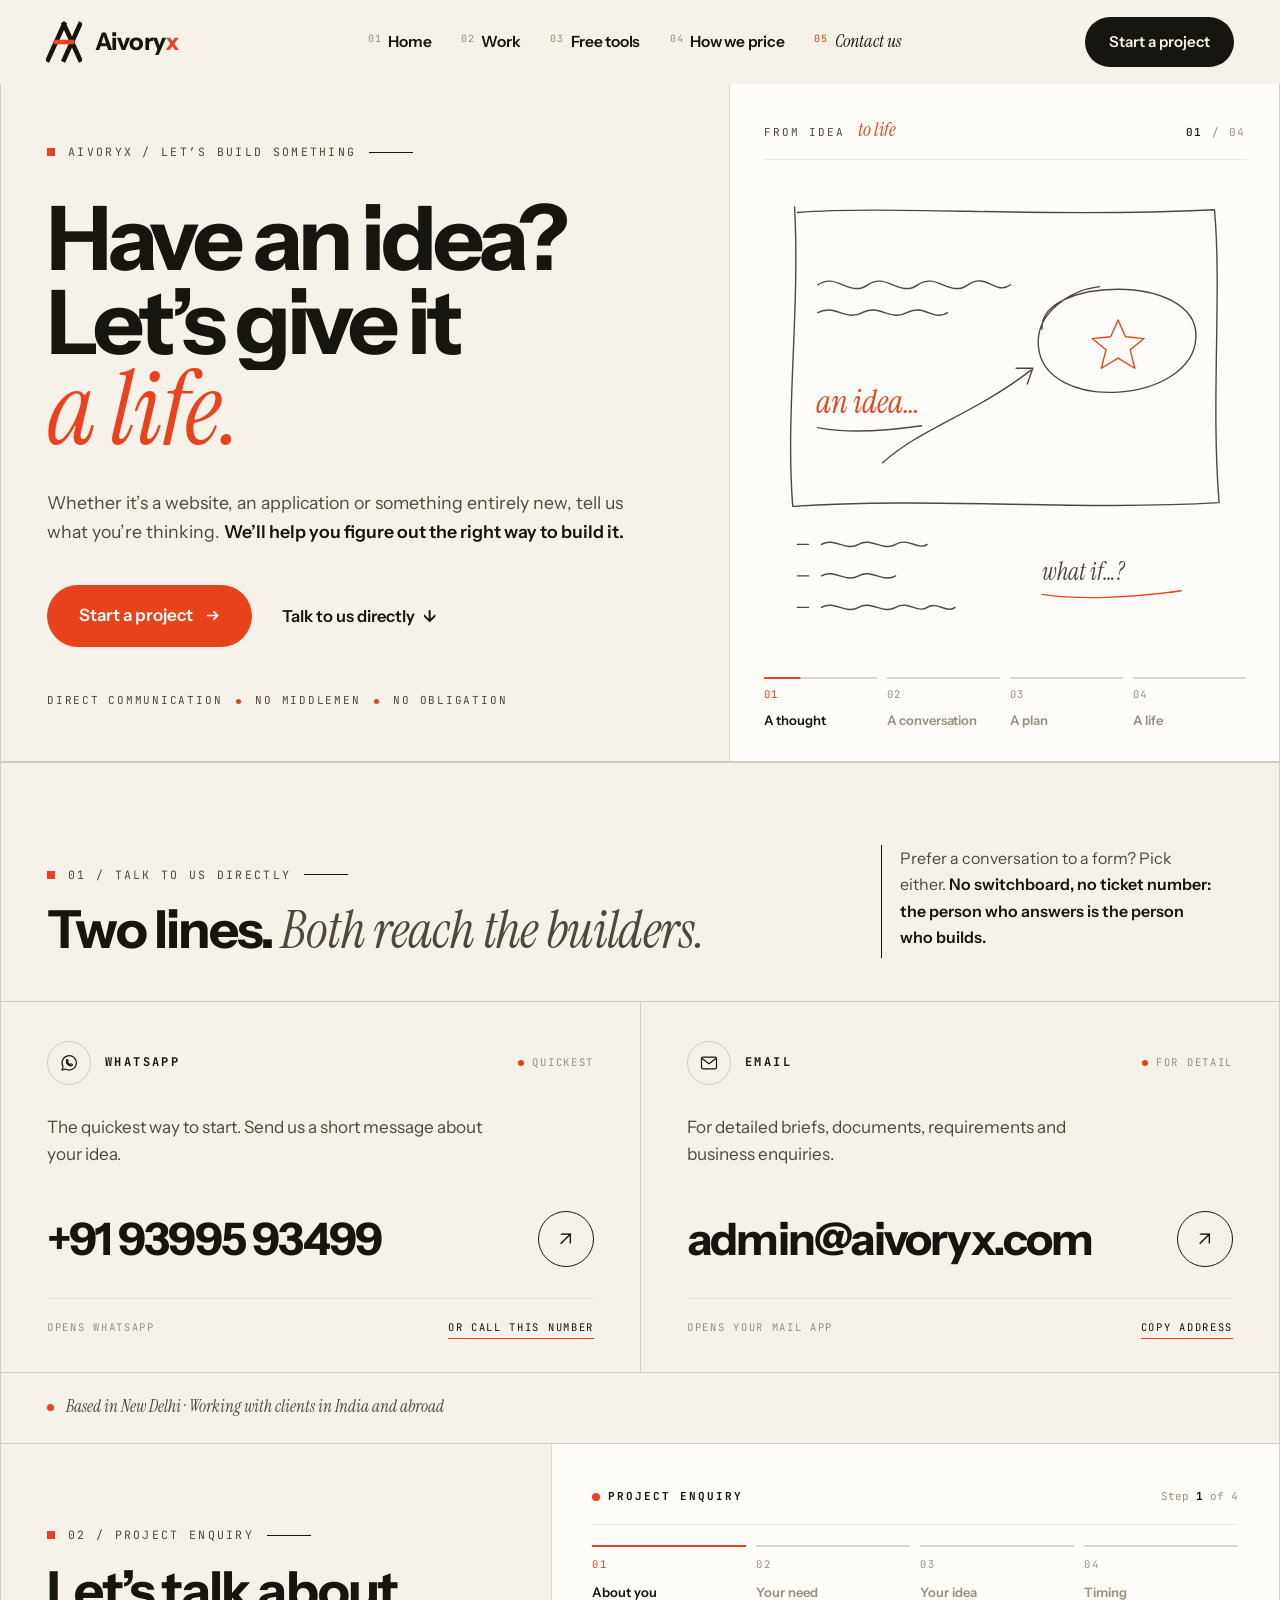
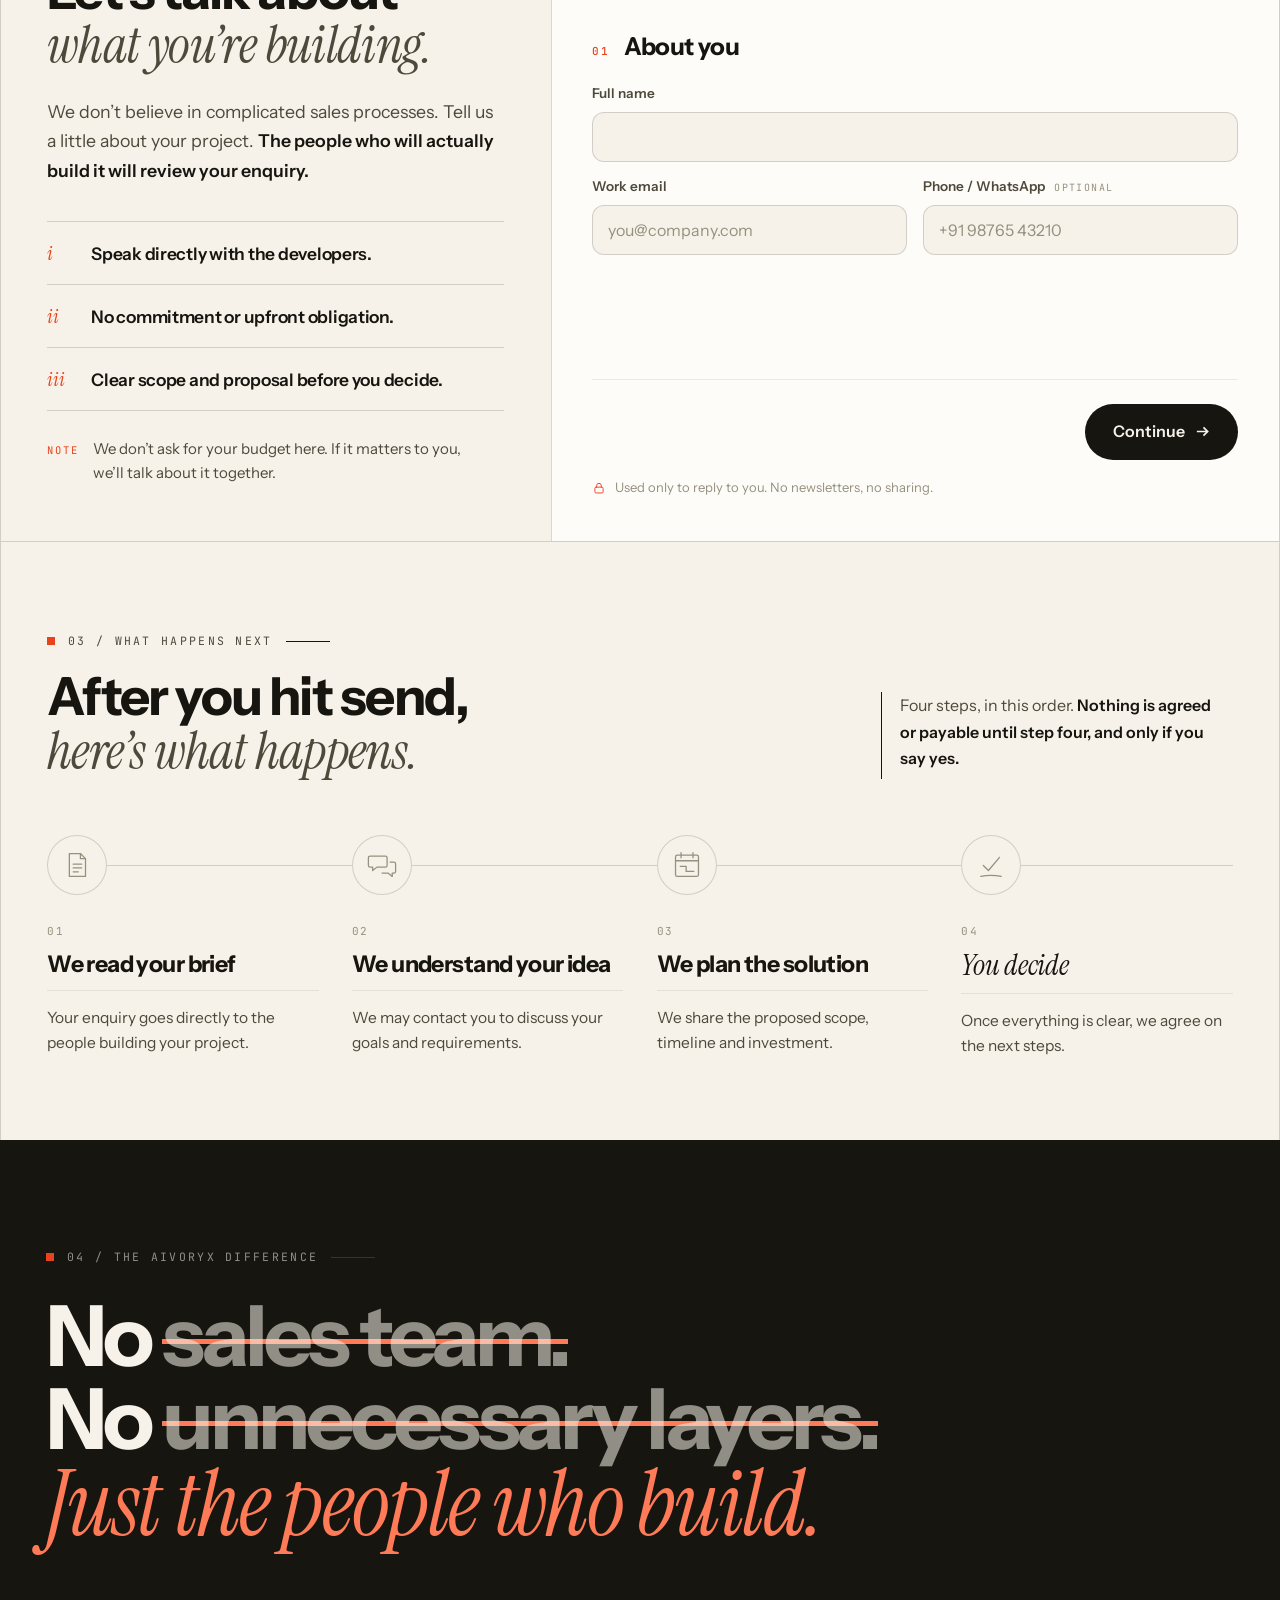
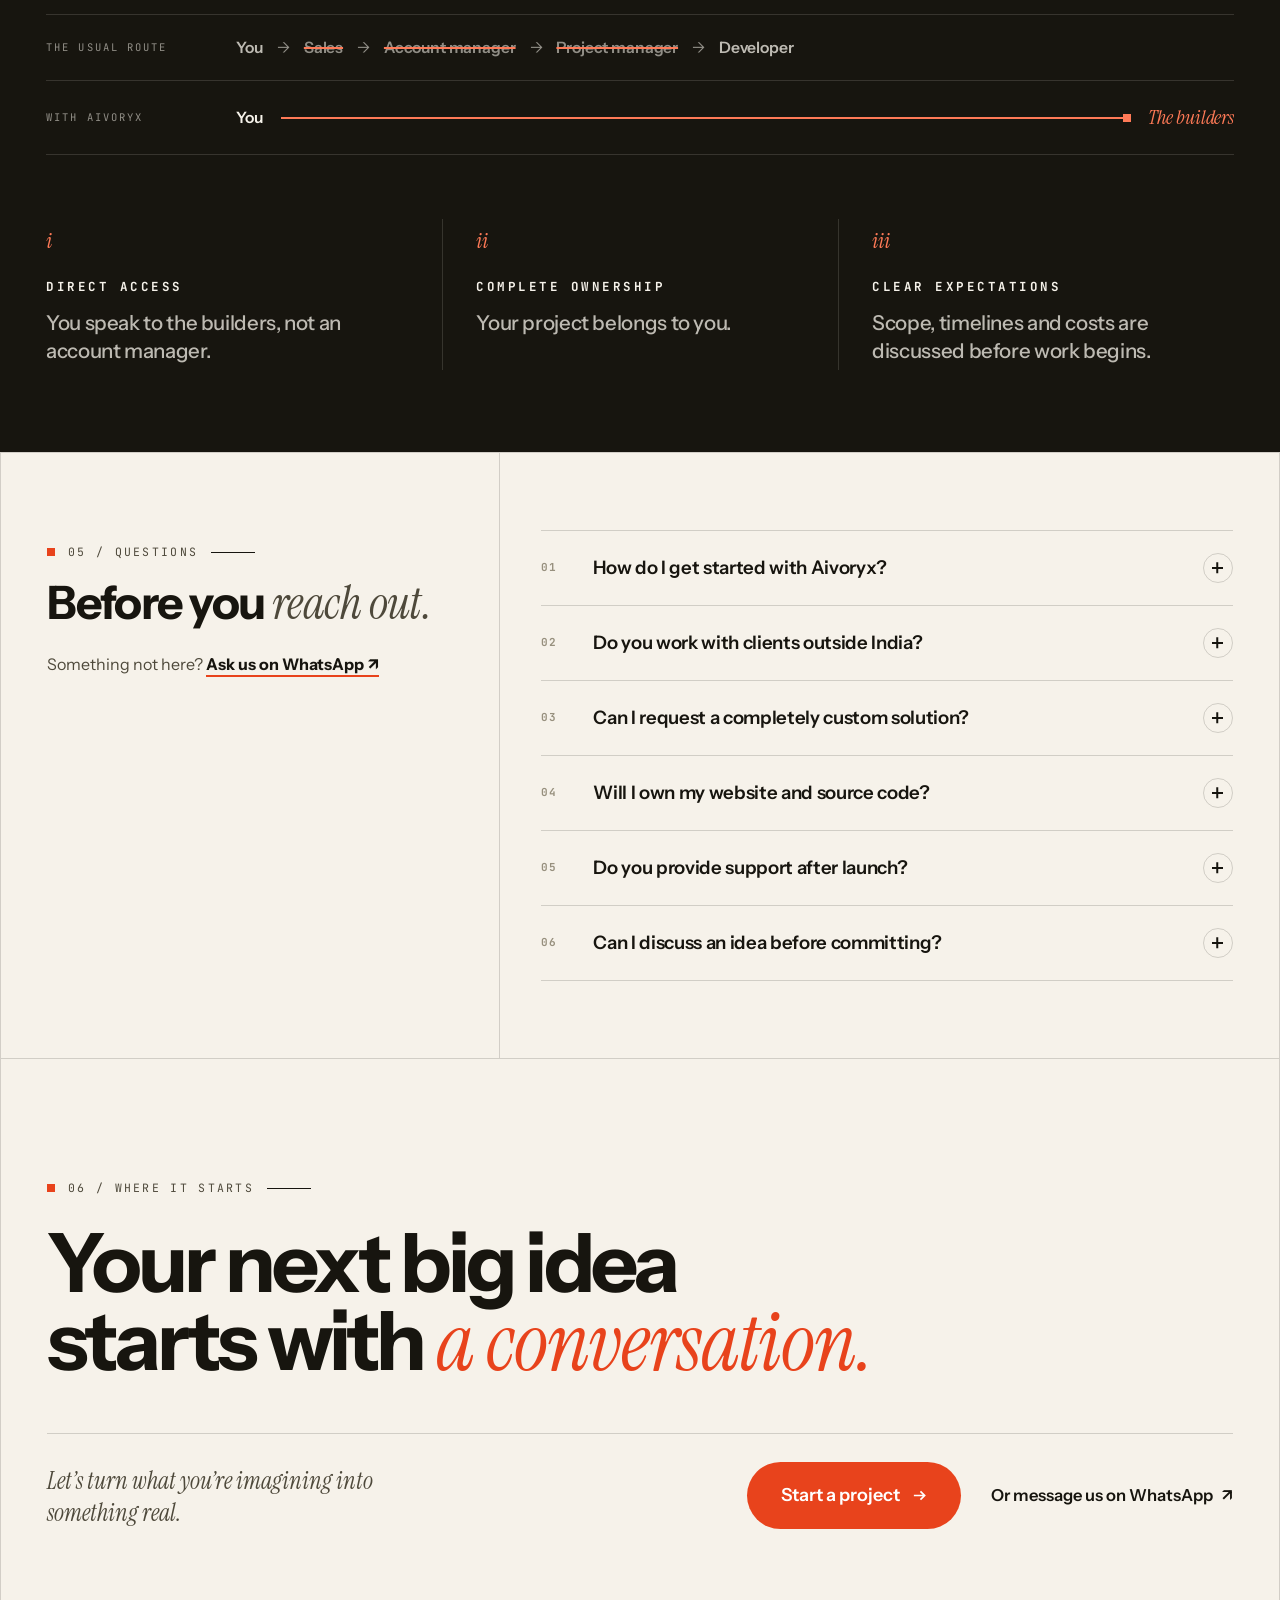
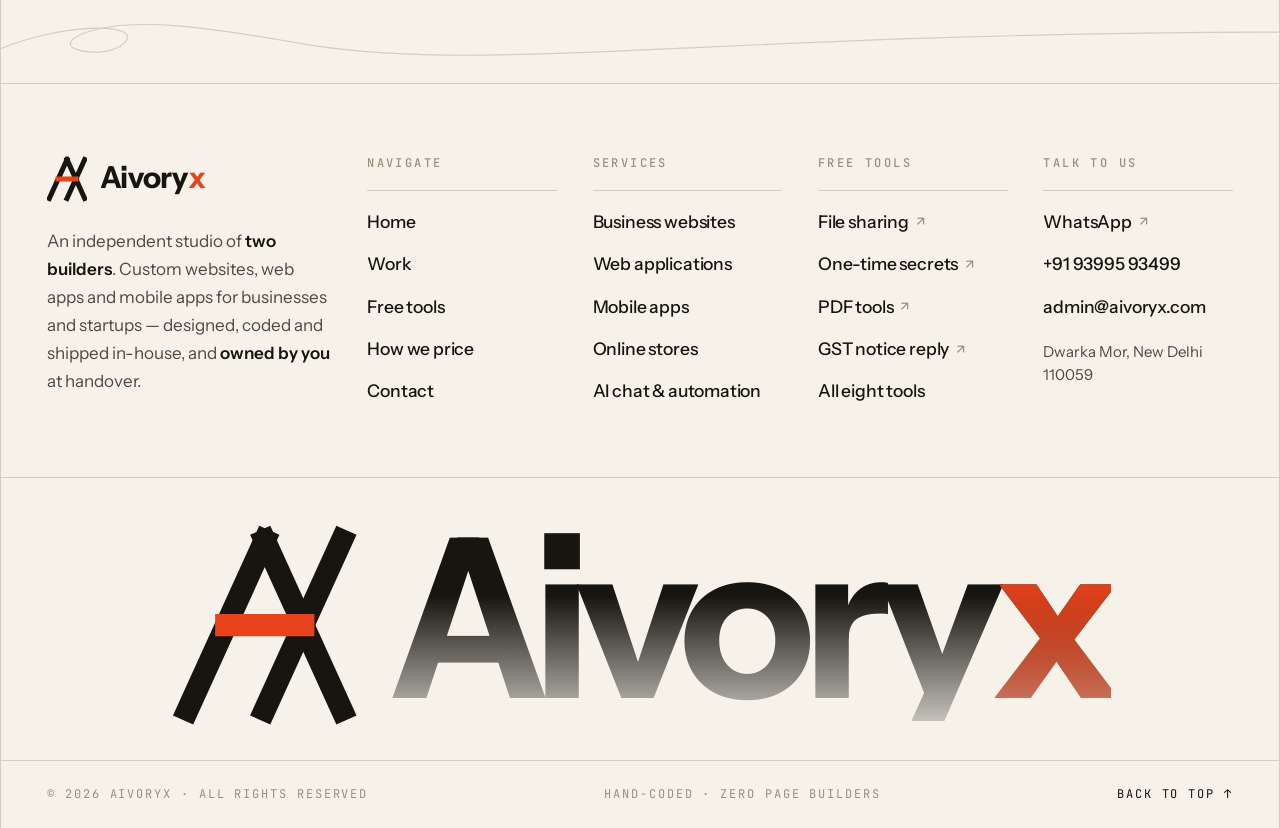
==== commit 15508700: "Form input rules on every form, drop scroll progress bars - Shared validation: assets/js/validate.js" ====
--- a/contact.html
+++ b/contact.html
@@ -312,17 +312,17 @@
               <div class="f-row">
                 <div class="f f-full" data-field="name">
                   <label for="cf-name">Full name</label>
-                  <input id="cf-name" name="name" type="text" autocomplete="name" maxlength="120" required aria-describedby="cf-name-err">
+                  <input id="cf-name" name="name" type="text" autocomplete="name" autocapitalize="words" spellcheck="false" maxlength="80" required aria-describedby="cf-name-err">
                   <span class="f-err" id="cf-name-err" aria-live="polite"></span>
                 </div>
                 <div class="f" data-field="email">
                   <label for="cf-email">Work email</label>
-                  <input id="cf-email" name="email" type="email" inputmode="email" autocomplete="email" maxlength="200" placeholder="you@company.com" required aria-describedby="cf-email-err">
+                  <input id="cf-email" name="email" type="email" inputmode="email" autocomplete="email" autocapitalize="off" spellcheck="false" maxlength="254" placeholder="you@company.com" required aria-describedby="cf-email-err">
                   <span class="f-err" id="cf-email-err" aria-live="polite"></span>
                 </div>
                 <div class="f" data-field="phone">
                   <label for="cf-phone">Phone / WhatsApp <span class="opt-in">Optional</span></label>
-                  <input id="cf-phone" name="phone" type="tel" inputmode="tel" autocomplete="tel" maxlength="40" placeholder="+91 98765 43210" aria-describedby="cf-phone-err">
+                  <input id="cf-phone" name="phone" type="tel" inputmode="tel" autocomplete="tel" maxlength="24" placeholder="+91 98765 43210" aria-describedby="cf-phone-err">
                   <span class="f-err" id="cf-phone-err" aria-live="polite"></span>
                 </div>
               </div>
@@ -353,7 +353,8 @@
               </div>
               <div class="f cf-more" data-field="details">
                 <label for="cf-details">Additional details <span class="opt-in">Optional</span></label>
-                <textarea id="cf-details" name="details" rows="3" maxlength="2000" placeholder="Links to sites you like, must-have features, an existing system, anything else."></textarea>
+                <textarea id="cf-details" name="details" rows="3" maxlength="2000" placeholder="Links to sites you like, must-have features, an existing system, anything else." aria-describedby="cf-details-err"></textarea>
+                <span class="f-err" id="cf-details-err" aria-live="polite"></span>
               </div>
             </fieldset>
 
@@ -620,6 +621,7 @@
 <script src="assets/js/nav.js" defer></script>
 <script src="assets/js/reveal.js" defer></script>
 <script src="assets/js/post.js" defer></script>
+<script src="assets/js/validate.js" defer></script>
 <script src="assets/js/contact.js" defer></script>
 </body>
 </html>
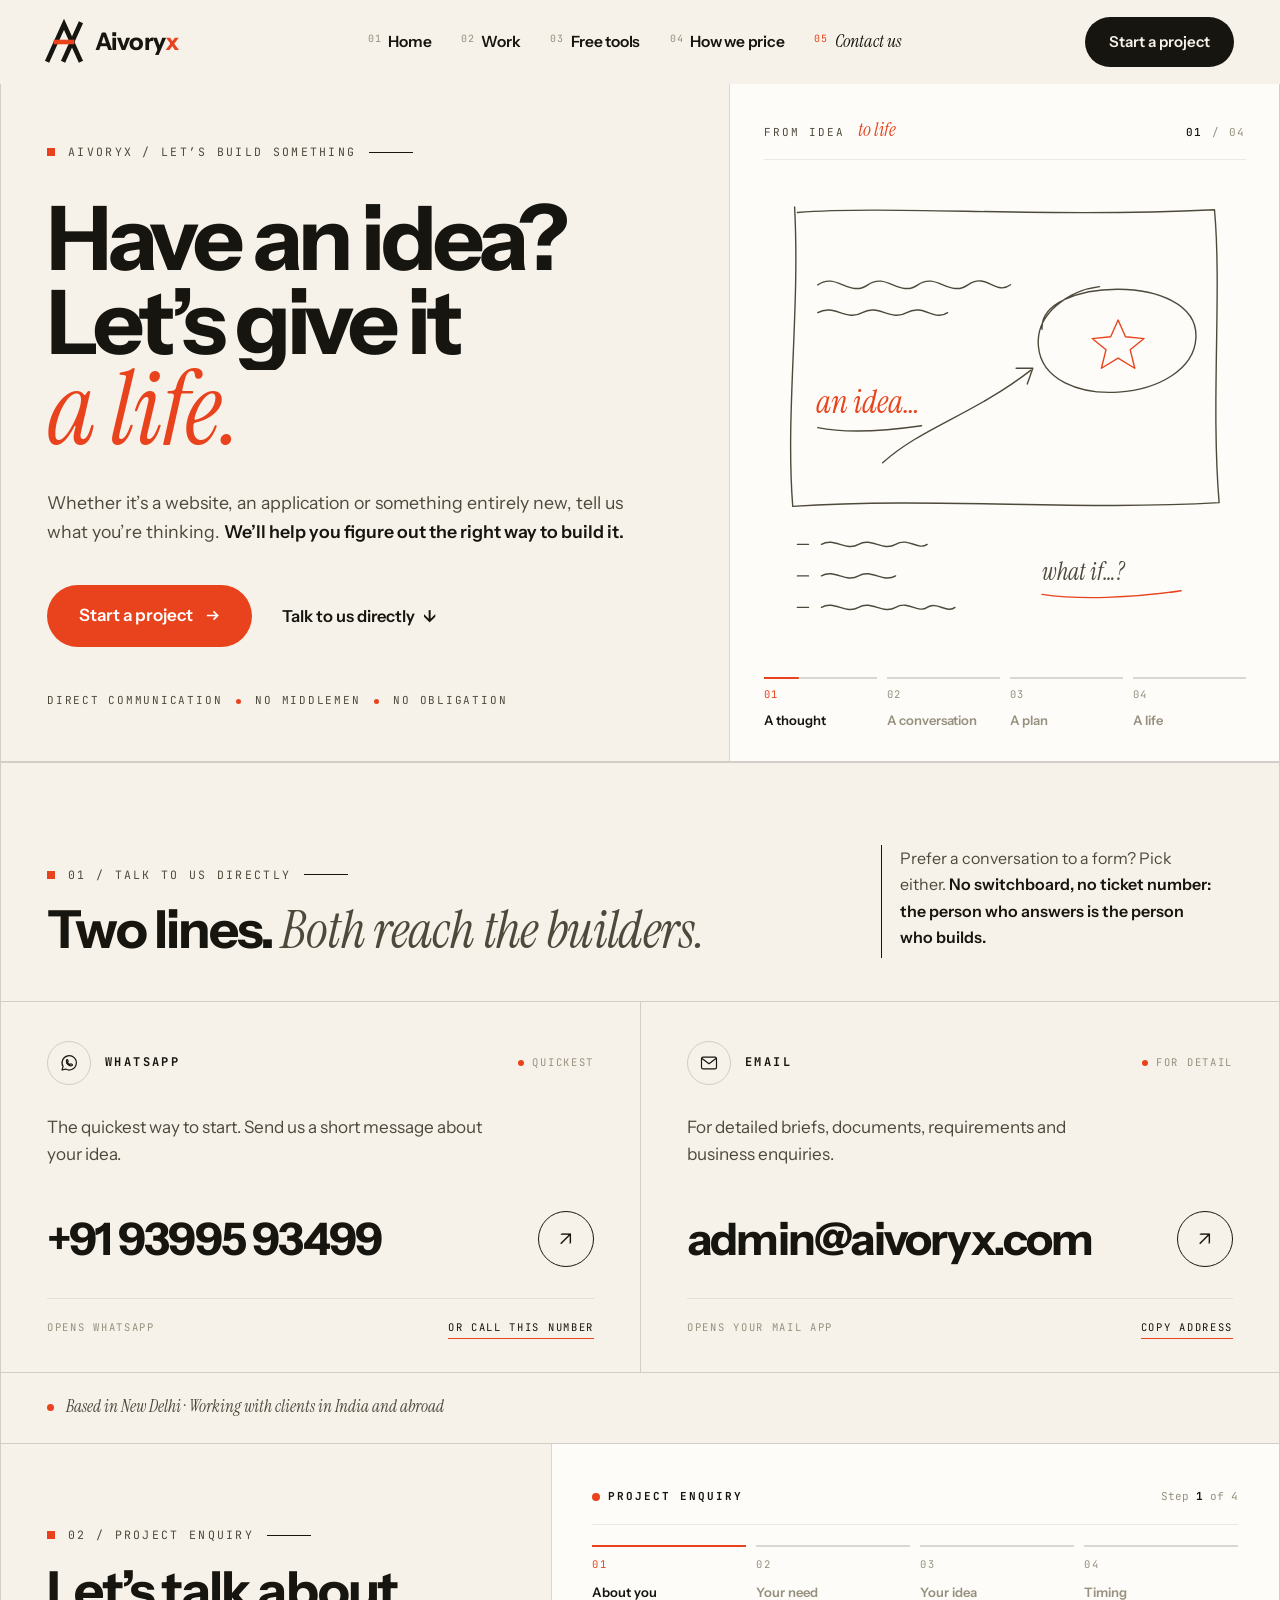
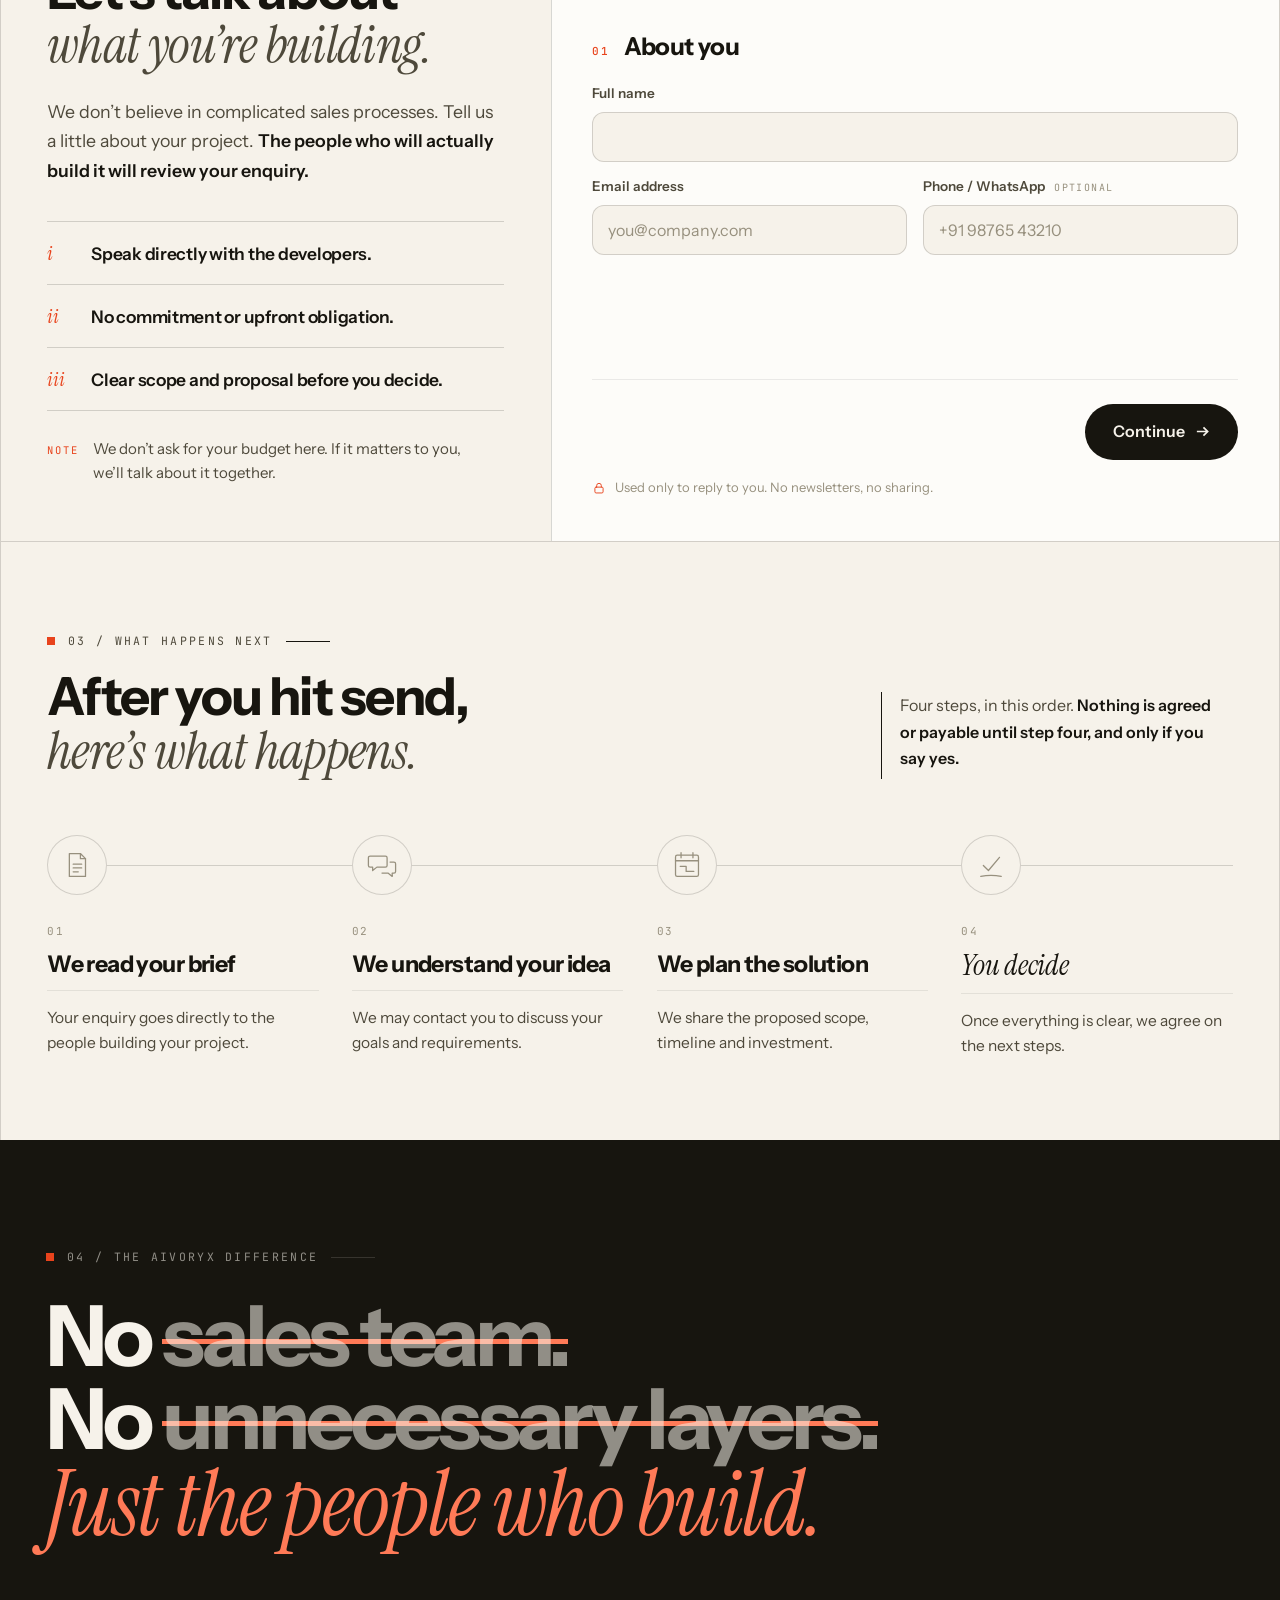
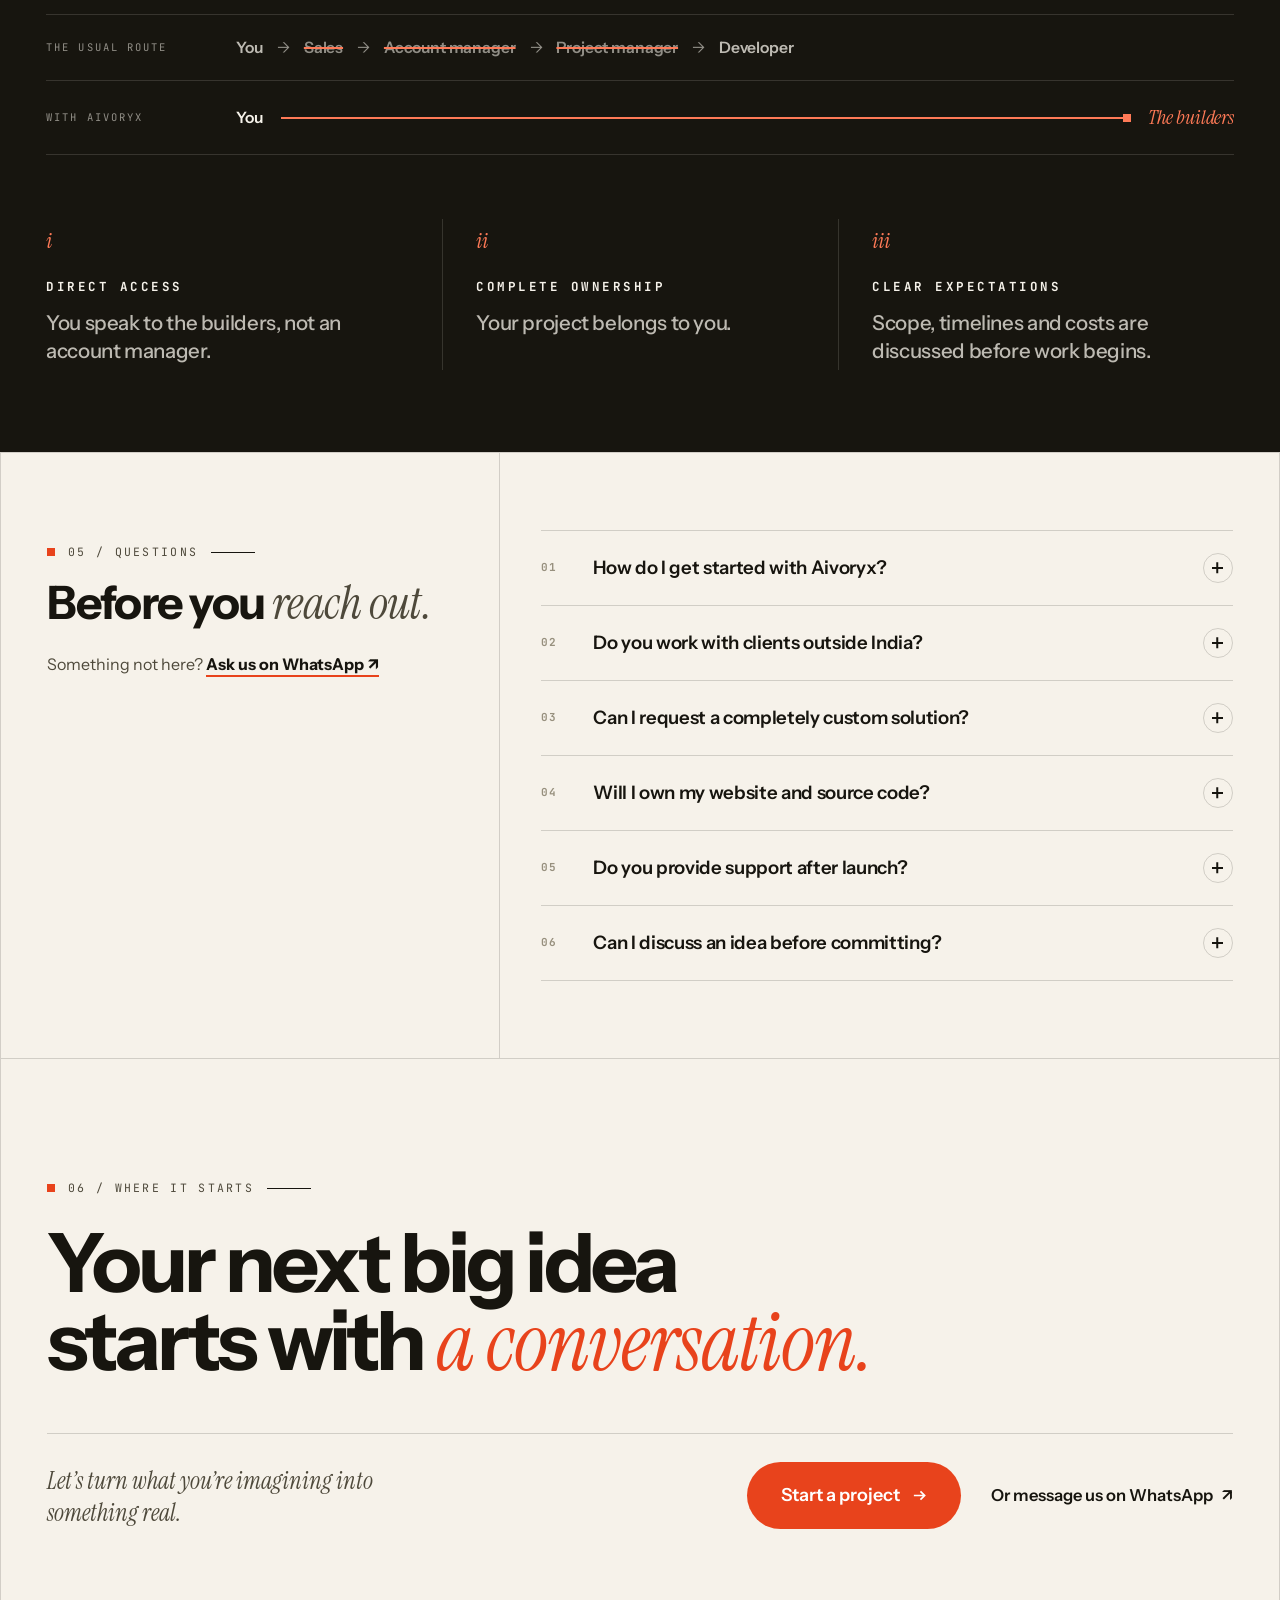
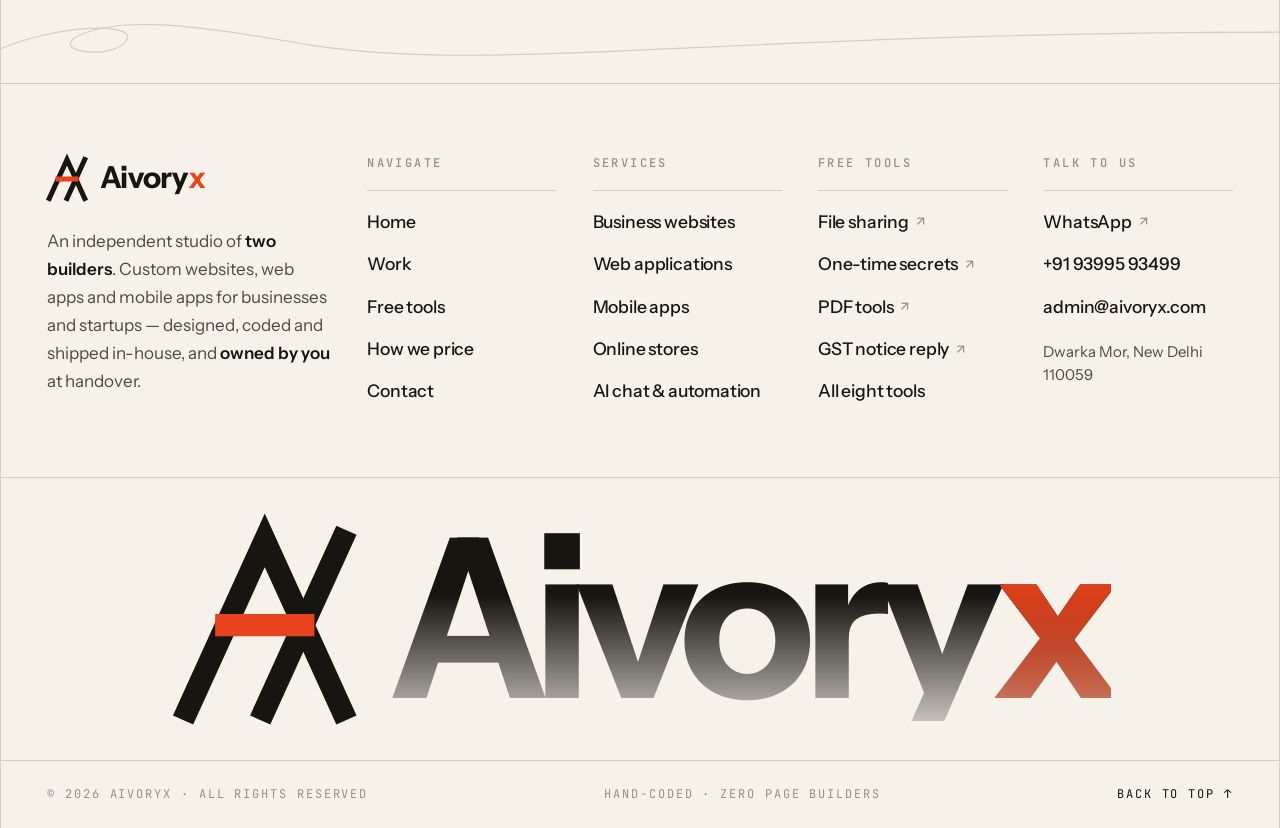
==== commit 8b4491f2: "Launch polish: shared enquiry emails, 404, sitemap, auto month, copy fixes - One email template for " ====
--- a/contact.html
+++ b/contact.html
@@ -13,7 +13,10 @@
 <meta property="og:title" content="Have an idea? Let’s give it a life. — Aivoryx">
 <meta property="og:description" content="No sales team, no middlemen. Tell us about your project and the people who will actually build it will read it.">
 <meta property="og:url" content="https://aivoryx.com/contact.html">
-<meta property="og:image" content="https://aivoryx.com/assets/img/work/clans-1440.webp">
+<meta property="og:image" content="https://aivoryx.com/assets/img/brand/og-card.jpg">
+<meta property="og:image:width" content="1200">
+<meta property="og:image:height" content="630">
+<meta property="og:image:alt" content="Aivoryx: websites built like software, not like templates">
 <meta name="twitter:card" content="summary_large_image">
 
 <link rel="icon" href="assets/img/brand/favicon.svg" type="image/svg+xml">
@@ -64,8 +67,7 @@
   <div class="in">
     <a class="brand" href="index.html" aria-label="Aivoryx — home">
       <svg viewBox="7 -6 90 104" fill="none" aria-hidden="true">
-        <path d="M12 90 L52 2" stroke="#17150F" stroke-width="11.5" stroke-linecap="square"/>
-        <path d="M52 2 L92 90" stroke="#17150F" stroke-width="11.5" stroke-linecap="square"/>
+        <path d="M12 90 L52 2 L92 90" stroke="#17150F" stroke-width="11.5" stroke-linecap="square"/>
         <path d="M52 90 L92 2" stroke="#17150F" stroke-width="11.5" stroke-linecap="square"/>
         <path d="M32 46 L72 46" stroke="#E8431C" stroke-width="11.5" stroke-linecap="square"/>
       </svg>
@@ -316,7 +318,7 @@
                   <span class="f-err" id="cf-name-err" aria-live="polite"></span>
                 </div>
                 <div class="f" data-field="email">
-                  <label for="cf-email">Work email</label>
+                  <label for="cf-email">Email address</label>
                   <input id="cf-email" name="email" type="email" inputmode="email" autocomplete="email" autocapitalize="off" spellcheck="false" maxlength="254" placeholder="you@company.com" required aria-describedby="cf-email-err">
                   <span class="f-err" id="cf-email-err" aria-live="polite"></span>
                 </div>
@@ -547,8 +549,7 @@
     <div class="foot-studio">
       <a class="brand" href="index.html" aria-label="Aivoryx — home">
         <svg viewBox="7 -6 90 104" fill="none" aria-hidden="true">
-          <path d="M12 90 L52 2" stroke="currentColor" stroke-width="11.5" stroke-linecap="square"/>
-          <path d="M52 2 L92 90" stroke="currentColor" stroke-width="11.5" stroke-linecap="square"/>
+          <path d="M12 90 L52 2 L92 90" stroke="currentColor" stroke-width="11.5" stroke-linecap="square"/>
           <path d="M52 90 L92 2" stroke="currentColor" stroke-width="11.5" stroke-linecap="square"/>
           <path d="M32 46 L72 46" stroke="#E8431C" stroke-width="11.5" stroke-linecap="square"/>
         </svg>
@@ -595,7 +596,7 @@
       <ul>
         <li><a href="https://wa.me/919399593499?text=Hi%20Aivoryx%2C%20I%27d%20like%20to%20discuss%20a%20project" target="_blank" rel="noopener">WhatsApp <span class="ext" aria-hidden="true">↗</span></a></li>
         <li><a href="tel:+919399593499">+91 93995 93499</a></li>
-        <li><a href="mailto:admin@aivoryx.com">admin@aivoryx.com</a></li>
+        <li><a href="mailto:admin@aivoryx.com">admin@<wbr>aivoryx.com</a></li>
       </ul>
       <span class="addr">Dwarka Mor, New Delhi 110059</span>
     </div>
@@ -603,8 +604,7 @@
 
   <a class="foot-mark" href="#top" aria-label="Back to top">
     <svg viewBox="7 -6 90 104" fill="none" aria-hidden="true">
-      <path d="M12 90 L52 2" stroke="currentColor" stroke-width="11.5" stroke-linecap="square"/>
-      <path d="M52 2 L92 90" stroke="currentColor" stroke-width="11.5" stroke-linecap="square"/>
+      <path d="M12 90 L52 2 L92 90" stroke="currentColor" stroke-width="11.5" stroke-linecap="square"/>
       <path d="M52 90 L92 2" stroke="currentColor" stroke-width="11.5" stroke-linecap="square"/>
       <path d="M32 46 L72 46" stroke="#E8431C" stroke-width="11.5" stroke-linecap="square"/>
     </svg>
--- a/assets/css/components.css
+++ b/assets/css/components.css
@@ -7,7 +7,7 @@
 .nav.scrolled,.nav.open{background:rgba(246,242,234,.94);-webkit-backdrop-filter:blur(14px);backdrop-filter:blur(14px);border-bottom-color:var(--hair)}
 .nav .in{max-width:var(--max);margin:0 auto;display:grid;grid-template-columns:1fr auto 1fr;align-items:center;padding:0 var(--gut);height:var(--nav-h)}
 .brand{justify-self:start;display:flex;align-items:center;gap:13px;font-weight:700;font-size:24px;letter-spacing:-.025em}
-.brand svg{width:36px;height:42px;flex:none}
+.brand svg{width:36px;height:42px;flex:none;overflow:visible}
 .brand em{font-style:normal;color:var(--accent)}
 /* menu — speaks the homepage's three voices: mono index (like "01 / Solar"),
    bold sans label, and the serif-italic accent (like "& Labs"). Hover and the
--- a/assets/css/responsive.css
+++ b/assets/css/responsive.css
@@ -171,7 +171,7 @@
   .foot-cta-r{width:100%}
   .foot-cta-r .btn{width:100%;justify-content:center}
   .foot-studio{grid-column:1 / -1}
-  .foot-col:last-child{grid-column:1 / -1}
+  .foot-col:last-child{min-width:0}
   .foot-bar{flex-direction:column;align-items:flex-start;gap:8px}
 }
 
@@ -185,6 +185,7 @@
   .proj.card .p-foot{flex-wrap:wrap}
   .foot-mark{font-size:clamp(56px,calc(22*var(--vw)),76px)}
   .foot-top{column-gap:16px}
+  .foot-col:last-child a{font-size:15px}
 }
 
 @media (prefers-reduced-motion:reduce){
